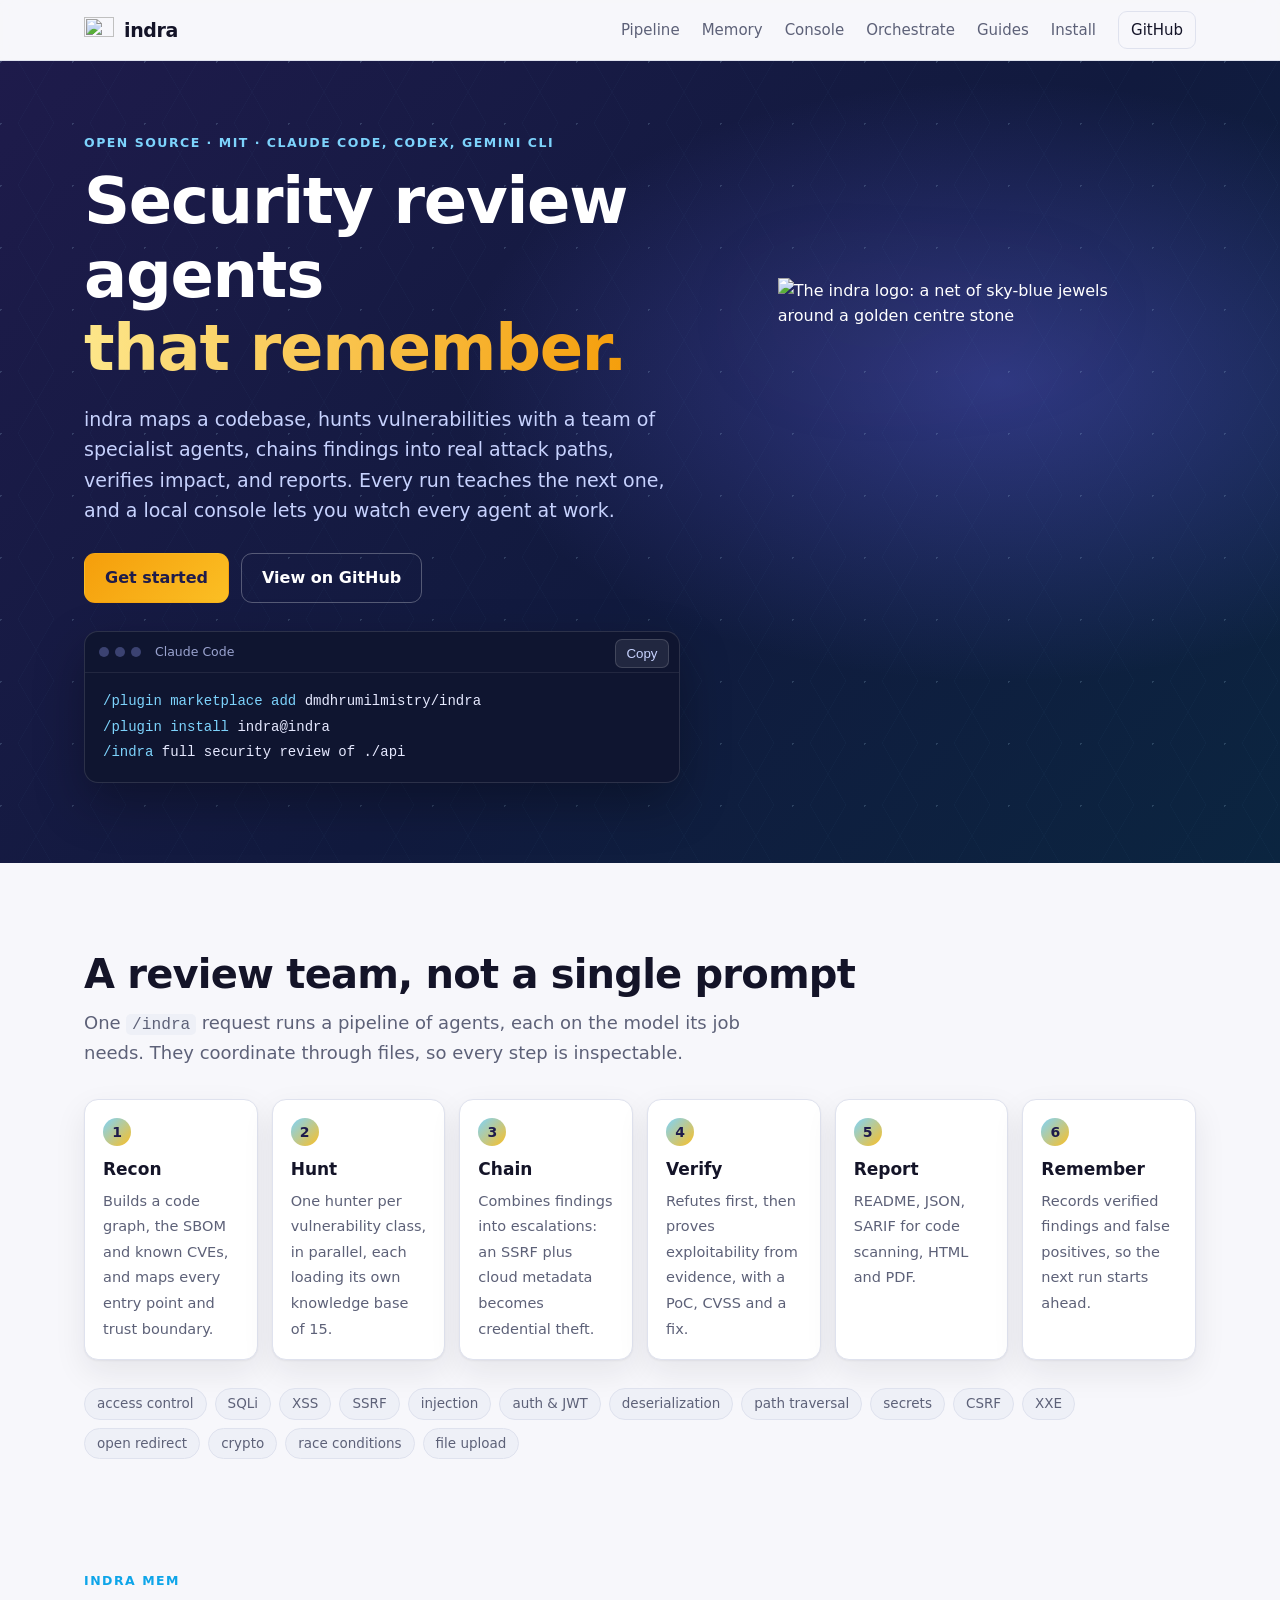
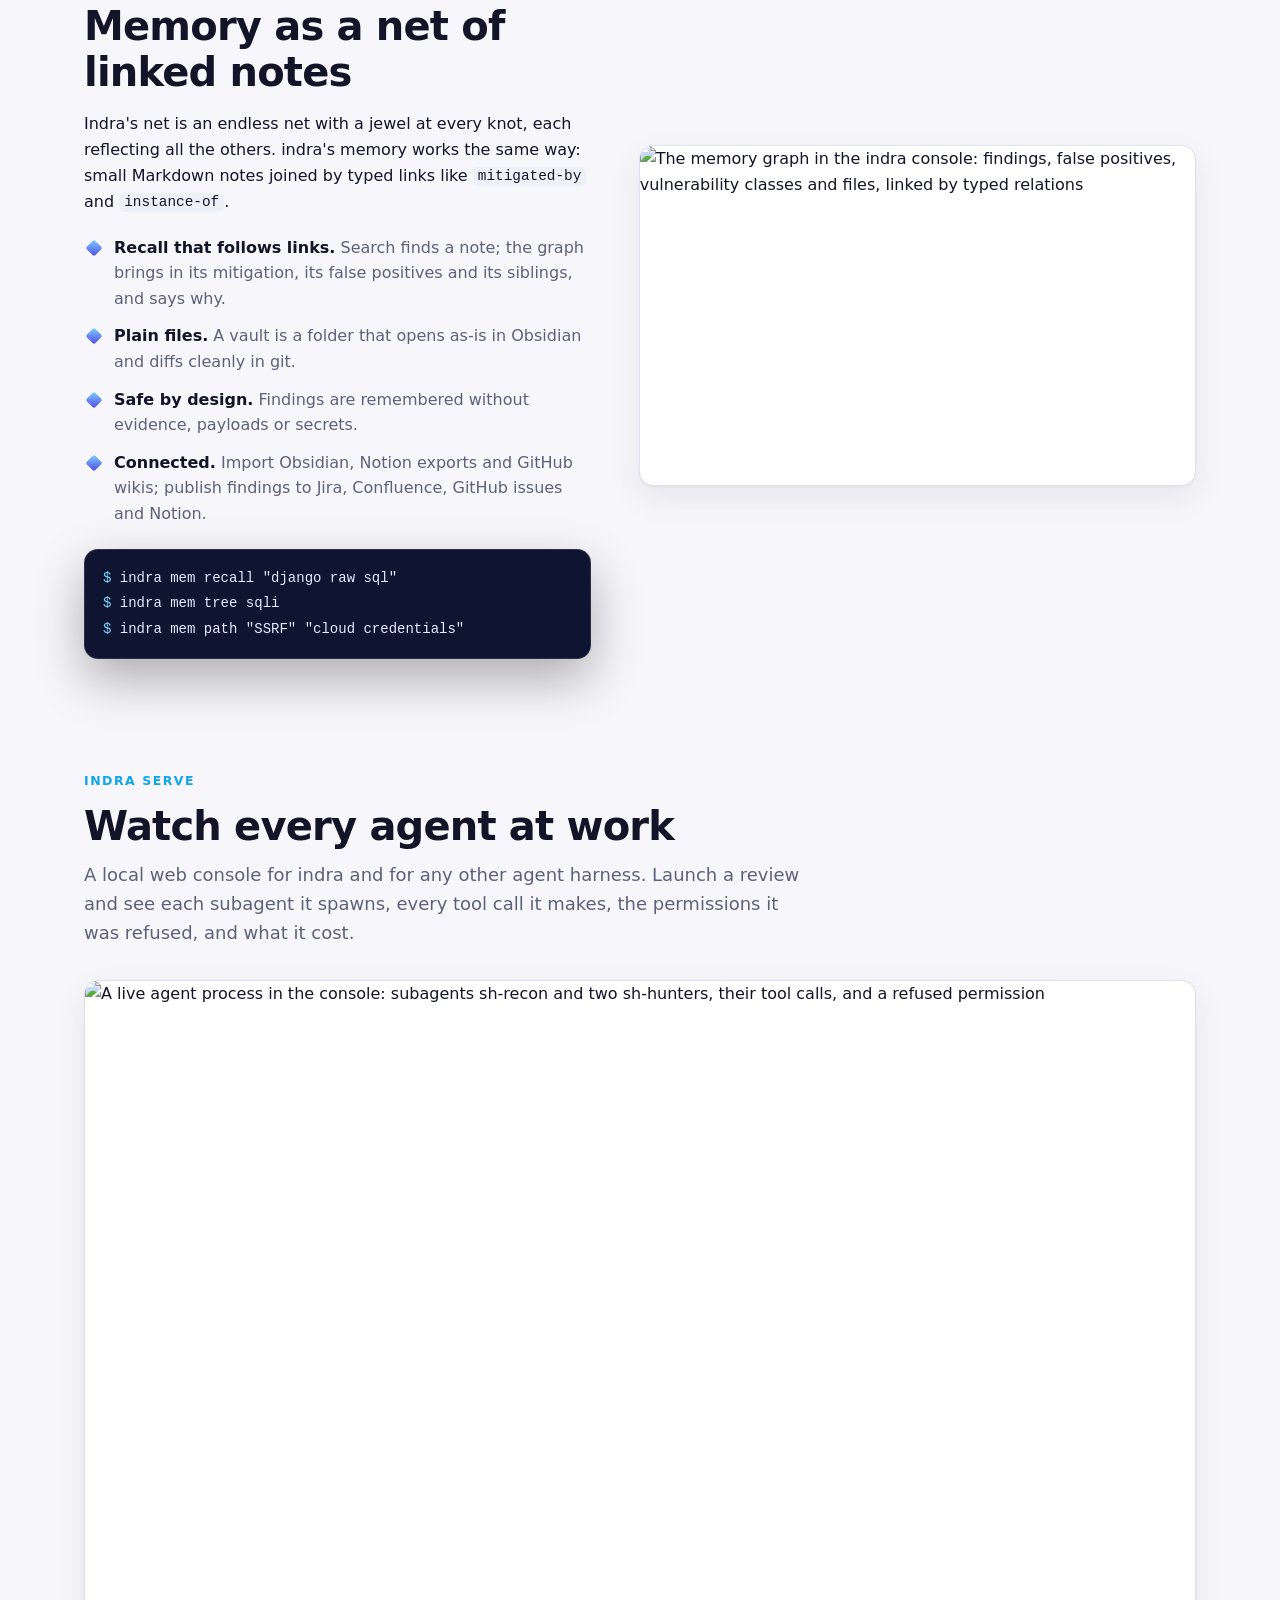
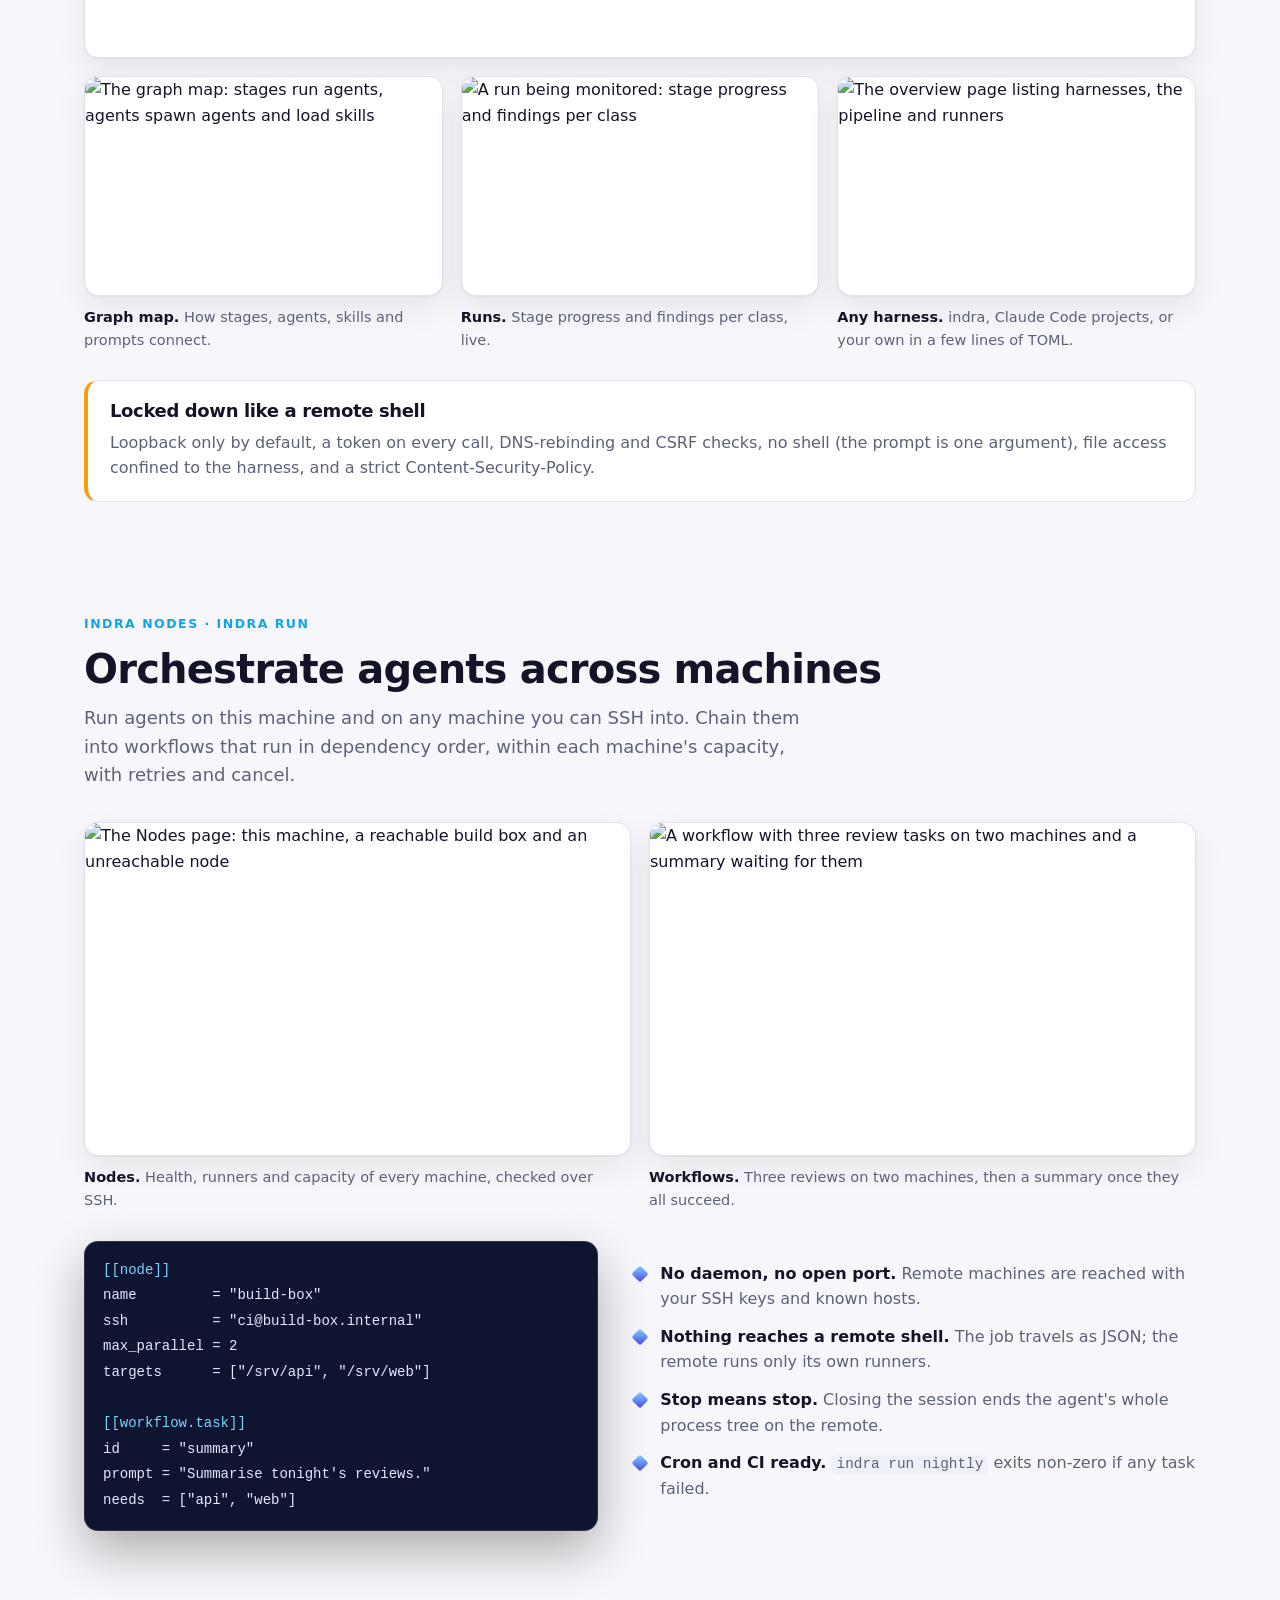
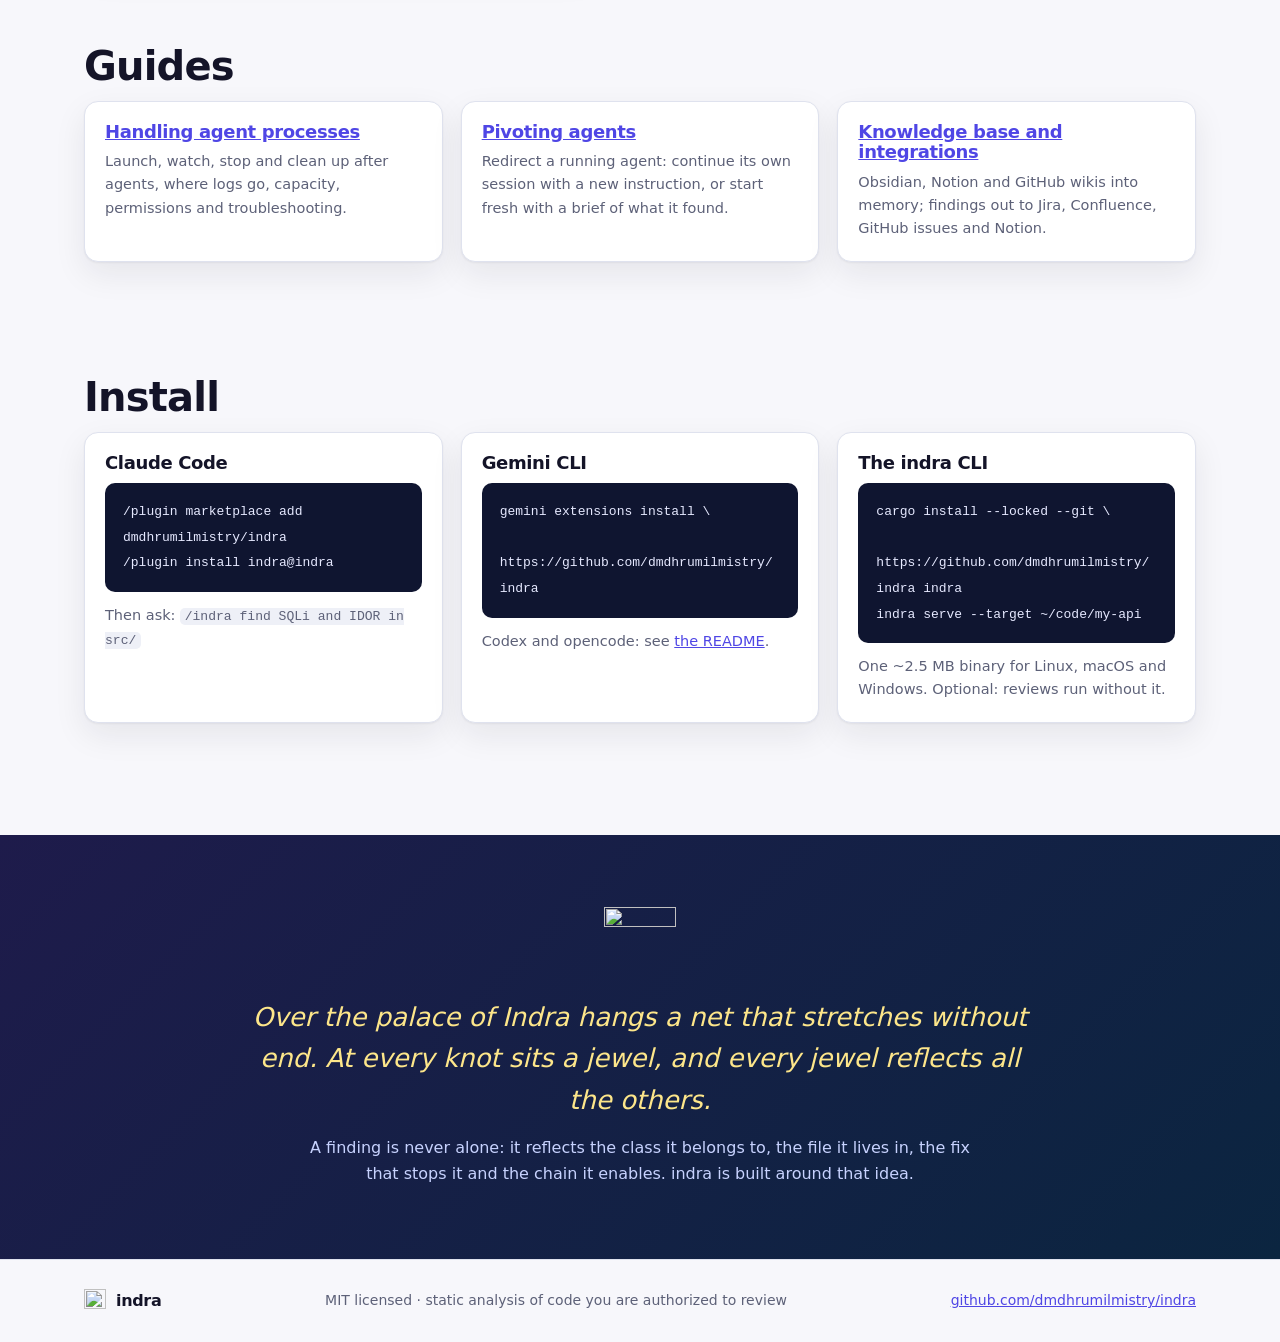
==== site/index.html @ 4eae558a "Add pivoting, knowledge-base import, publishing, and process guides - Pivot: redirect an agent from " ====
<!doctype html>
<html lang="en">
<head>
<meta charset="utf-8">
<meta name="viewport" content="width=device-width, initial-scale=1">
<title>indra - security review agents that remember</title>
<meta name="description" content="indra is a multi-agent application-security review harness for Claude Code and other AI agents, with a graph memory and a web console to run and watch your agents.">
<meta property="og:title" content="indra - security review agents that remember">
<meta property="og:description" content="Multi-agent security review, graph memory, and an agent console. Open source, one small binary.">
<meta property="og:image" content="https://dmdhrumilmistry.github.io/indra/assets/social.png">
<meta property="og:type" content="website">
<meta name="twitter:card" content="summary_large_image">
<link rel="icon" href="assets/icon.svg" type="image/svg+xml">
<link rel="stylesheet" href="style.css">
</head>
<body>
<header class="nav">
  <div class="wrap nav-in">
    <a class="brand" href="#top"><img src="assets/logo.svg" alt="" width="30" height="30"><span>indra</span></a>
    <nav aria-label="Sections">
      <a href="#pipeline">Pipeline</a>
      <a href="#memory">Memory</a>
      <a href="#console">Console</a>
      <a href="#orchestrate">Orchestrate</a>
      <a href="#guides">Guides</a>
      <a href="#install">Install</a>
      <a class="gh" href="https://github.com/dmdhrumilmistry/indra">GitHub</a>
    </nav>
  </div>
</header>

<main id="top">
  <section class="hero">
    <div class="net" aria-hidden="true"></div>
    <div class="wrap hero-in">
      <div class="hero-copy">
        <p class="eyebrow">Open source &middot; MIT &middot; Claude Code, Codex, Gemini CLI</p>
        <h1>Security review agents<br><span>that remember.</span></h1>
        <p class="lede">indra maps a codebase, hunts vulnerabilities with a team of specialist agents, chains
          findings into real attack paths, verifies impact, and reports. Every run teaches the next one, and a
          local console lets you watch every agent at work.</p>
        <div class="cta">
          <a class="btn primary" href="#install">Get started</a>
          <a class="btn" href="https://github.com/dmdhrumilmistry/indra">View on GitHub</a>
        </div>
        <div class="term" role="group" aria-label="Quick start">
          <div class="term-bar"><i></i><i></i><i></i><span>Claude Code</span></div>
          <pre><code><span class="c">/plugin marketplace add</span> dmdhrumilmistry/indra
<span class="c">/plugin install</span> indra@indra
<span class="c">/indra</span> full security review of ./api</code></pre>
          <button class="copy" type="button" data-copy="/plugin marketplace add dmdhrumilmistry/indra
/plugin install indra@indra
/indra full security review of ./api">Copy</button>
        </div>
      </div>
      <div class="hero-art"><img src="assets/logo.svg" alt="The indra logo: a net of sky-blue jewels around a golden centre stone" width="360" height="360"></div>
    </div>
  </section>

  <section class="wrap band" id="pipeline">
    <h2>A review team, not a single prompt</h2>
    <p class="sub">One <code>/indra</code> request runs a pipeline of agents, each on the model its job needs. They coordinate through files, so every step is inspectable.</p>
    <ol class="steps">
      <li><b>Recon</b><span>Builds a code graph, the SBOM and known CVEs, and maps every entry point and trust boundary.</span></li>
      <li><b>Hunt</b><span>One hunter per vulnerability class, in parallel, each loading its own knowledge base of 15.</span></li>
      <li><b>Chain</b><span>Combines findings into escalations: an SSRF plus cloud metadata becomes credential theft.</span></li>
      <li><b>Verify</b><span>Refutes first, then proves exploitability from evidence, with a PoC, CVSS and a fix.</span></li>
      <li><b>Report</b><span>README, JSON, SARIF for code scanning, HTML and PDF.</span></li>
      <li><b>Remember</b><span>Records verified findings and false positives, so the next run starts ahead.</span></li>
    </ol>
    <div class="classes" aria-label="Vulnerability classes">
      <span>access control</span><span>SQLi</span><span>XSS</span><span>SSRF</span><span>injection</span><span>auth &amp; JWT</span><span>deserialization</span><span>path traversal</span><span>secrets</span><span>CSRF</span><span>XXE</span><span>open redirect</span><span>crypto</span><span>race conditions</span><span>file upload</span>
    </div>
  </section>

  <section class="wrap band split" id="memory">
    <div>
      <p class="eyebrow">indra mem</p>
      <h2>Memory as a net of linked notes</h2>
      <p>Indra's net is an endless net with a jewel at every knot, each reflecting all the others. indra's memory works the same way: small Markdown notes joined by typed links like <code>mitigated-by</code> and <code>instance-of</code>.</p>
      <ul class="ticks">
        <li><b>Recall that follows links.</b> Search finds a note; the graph brings in its mitigation, its false positives and its siblings, and says why.</li>
        <li><b>Plain files.</b> A vault is a folder that opens as-is in Obsidian and diffs cleanly in git.</li>
        <li><b>Safe by design.</b> Findings are remembered without evidence, payloads or secrets.</li>
        <li><b>Connected.</b> Import Obsidian, Notion exports and GitHub wikis; publish findings to Jira, Confluence, GitHub issues and Notion.</li>
      </ul>
      <div class="term small">
        <pre><code><span class="c">$</span> indra mem recall "django raw sql"
<span class="c">$</span> indra mem tree sqli
<span class="c">$</span> indra mem path "SSRF" "cloud credentials"</code></pre>
      </div>
    </div>
    <figure class="shot"><img src="assets/screenshots/memory.png" alt="The memory graph in the indra console: findings, false positives, vulnerability classes and files, linked by typed relations" loading="lazy" width="1280" height="780"></figure>
  </section>

  <section class="wrap band" id="console">
    <p class="eyebrow">indra serve</p>
    <h2>Watch every agent at work</h2>
    <p class="sub">A local web console for indra and for any other agent harness. Launch a review and see each subagent it spawns, every tool call it makes, the permissions it was refused, and what it cost.</p>
    <figure class="shot wide"><img src="assets/screenshots/live-agents.png" alt="A live agent process in the console: subagents sh-recon and two sh-hunters, their tool calls, and a refused permission" width="1280" height="780"></figure>
    <div class="grid3">
      <figure class="shot"><img src="assets/screenshots/graph-map.png" alt="The graph map: stages run agents, agents spawn agents and load skills" loading="lazy" width="1280" height="780"><figcaption><b>Graph map.</b> How stages, agents, skills and prompts connect.</figcaption></figure>
      <figure class="shot"><img src="assets/screenshots/run.png" alt="A run being monitored: stage progress and findings per class" loading="lazy" width="1280" height="780"><figcaption><b>Runs.</b> Stage progress and findings per class, live.</figcaption></figure>
      <figure class="shot"><img src="assets/screenshots/overview.png" alt="The overview page listing harnesses, the pipeline and runners" loading="lazy" width="1280" height="780"><figcaption><b>Any harness.</b> indra, Claude Code projects, or your own in a few lines of TOML.</figcaption></figure>
    </div>
    <div class="secure">
      <h3>Locked down like a remote shell</h3>
      <p>Loopback only by default, a token on every call, DNS-rebinding and CSRF checks, no shell (the prompt is one argument), file access confined to the harness, and a strict Content-Security-Policy.</p>
    </div>
  </section>

  <section class="wrap band" id="orchestrate">
    <p class="eyebrow">indra nodes &middot; indra run</p>
    <h2>Orchestrate agents across machines</h2>
    <p class="sub">Run agents on this machine and on any machine you can SSH into. Chain them into workflows that run in dependency order, within each machine's capacity, with retries and cancel.</p>
    <div class="grid2">
      <figure class="shot"><img src="assets/screenshots/nodes.png" alt="The Nodes page: this machine, a reachable build box and an unreachable node" loading="lazy" width="1280" height="780"><figcaption><b>Nodes.</b> Health, runners and capacity of every machine, checked over SSH.</figcaption></figure>
      <figure class="shot"><img src="assets/screenshots/workflow.png" alt="A workflow with three review tasks on two machines and a summary waiting for them" loading="lazy" width="1280" height="780"><figcaption><b>Workflows.</b> Three reviews on two machines, then a summary once they all succeed.</figcaption></figure>
    </div>
    <div class="split tight">
      <div class="term small"><pre><code><span class="c">[[node]]</span>
name         = "build-box"
ssh          = "ci@build-box.internal"
max_parallel = 2
targets      = ["/srv/api", "/srv/web"]

<span class="c">[[workflow.task]]</span>
id     = "summary"
prompt = "Summarise tonight's reviews."
needs  = ["api", "web"]</code></pre></div>
      <ul class="ticks">
        <li><b>No daemon, no open port.</b> Remote machines are reached with your SSH keys and known hosts.</li>
        <li><b>Nothing reaches a remote shell.</b> The job travels as JSON; the remote runs only its own runners.</li>
        <li><b>Stop means stop.</b> Closing the session ends the agent's whole process tree on the remote.</li>
        <li><b>Cron and CI ready.</b> <code>indra run nightly</code> exits non-zero if any task failed.</li>
      </ul>
    </div>
  </section>

  <section class="wrap band" id="guides">
    <h2>Guides</h2>
    <div class="cards">
      <div class="card"><h3><a href="https://github.com/dmdhrumilmistry/indra/blob/main/docs/guides/processes.md">Handling agent processes</a></h3><p>Launch, watch, stop and clean up after agents, where logs go, capacity, permissions and troubleshooting.</p></div>
      <div class="card"><h3><a href="https://github.com/dmdhrumilmistry/indra/blob/main/docs/guides/pivoting.md">Pivoting agents</a></h3><p>Redirect a running agent: continue its own session with a new instruction, or start fresh with a brief of what it found.</p></div>
      <div class="card"><h3><a href="https://github.com/dmdhrumilmistry/indra/blob/main/docs/guides/knowledge-base.md">Knowledge base and integrations</a></h3><p>Obsidian, Notion and GitHub wikis into memory; findings out to Jira, Confluence, GitHub issues and Notion.</p></div>
    </div>
  </section>

  <section class="wrap band" id="install">
    <h2>Install</h2>
    <div class="cards">
      <div class="card">
        <h3>Claude Code</h3>
        <pre><code>/plugin marketplace add dmdhrumilmistry/indra
/plugin install indra@indra</code></pre>
        <p>Then ask: <code>/indra find SQLi and IDOR in src/</code></p>
      </div>
      <div class="card">
        <h3>Gemini CLI</h3>
        <pre><code>gemini extensions install \
  https://github.com/dmdhrumilmistry/indra</code></pre>
        <p>Codex and opencode: see <a href="https://github.com/dmdhrumilmistry/indra#install">the README</a>.</p>
      </div>
      <div class="card">
        <h3>The indra CLI</h3>
        <pre><code>cargo install --locked --git \
  https://github.com/dmdhrumilmistry/indra indra
indra serve --target ~/code/my-api</code></pre>
        <p>One ~2.5 MB binary for Linux, macOS and Windows. Optional: reviews run without it.</p>
      </div>
    </div>
  </section>

  <section class="myth">
    <div class="wrap">
      <img src="assets/logo.svg" alt="" width="72" height="72">
      <blockquote>Over the palace of Indra hangs a net that stretches without end. At every knot sits a jewel, and every jewel reflects all the others.</blockquote>
      <p>A finding is never alone: it reflects the class it belongs to, the file it lives in, the fix that stops it and the chain it enables. indra is built around that idea.</p>
    </div>
  </section>
</main>

<footer class="foot">
  <div class="wrap foot-in">
    <span class="brand"><img src="assets/logo.svg" alt="" width="22" height="22"><span>indra</span></span>
    <span>MIT licensed &middot; static analysis of code you are authorized to review</span>
    <a href="https://github.com/dmdhrumilmistry/indra">github.com/dmdhrumilmistry/indra</a>
  </div>
</footer>
<script src="main.js"></script>
</body>
</html>
---- site/style.css ----
:root {
  --bg: #f7f7fb; --panel: #ffffff; --sunk: #eef0f7; --fg: #141428; --muted: #5d6178; --line: #dfe2ee;
  --accent: #4f46e5; --accent-2: #0ea5e9; --gold: #f59e0b; --accent-fg: #ffffff;
  --hero-1: #1e1b4b; --hero-2: #0b2540; --code-bg: #0f1530; --code-fg: #e6e9ff;
  --shadow: 0 1px 2px rgba(20, 20, 40, .05), 0 12px 32px rgba(20, 20, 40, .08);
  --mono: ui-monospace, SFMono-Regular, Menlo, Consolas, monospace;
}
@media (prefers-color-scheme: dark) {
  :root {
    --bg: #0c0e1a; --panel: #141729; --sunk: #1b1f36; --fg: #eceefa; --muted: #a0a5c0; --line: #272b46;
    --accent: #818cf8; --accent-2: #38bdf8; --accent-fg: #0c0e1a; --code-bg: #0a0d1f;
    --shadow: 0 1px 2px rgba(0, 0, 0, .4), 0 12px 32px rgba(0, 0, 0, .35);
  }
}
* { box-sizing: border-box; }
html { scroll-behavior: smooth; scroll-padding-top: 72px; }
@media (prefers-reduced-motion: reduce) { html { scroll-behavior: auto; } }
body { margin: 0; background: var(--bg); color: var(--fg); font: 16px/1.6 ui-sans-serif, system-ui, -apple-system, "Segoe UI", Roboto, Helvetica, Arial, sans-serif; }
a { color: var(--accent); }
code { font-family: var(--mono); font-size: .9em; background: var(--sunk); padding: .1em .35em; border-radius: 5px; }
img { max-width: 100%; height: auto; }
.wrap { max-width: 1160px; margin: 0 auto; padding: 0 24px; }
h1, h2, h3 { line-height: 1.15; letter-spacing: -.02em; }
h2 { font-size: clamp(28px, 4vw, 40px); margin: 0 0 12px; }
h3 { font-size: 18px; margin: 0 0 8px; }
.sub { color: var(--muted); font-size: 18px; max-width: 720px; margin: 0 0 32px; }
.eyebrow { text-transform: uppercase; letter-spacing: .12em; font-size: 12.5px; font-weight: 700; color: var(--accent-2); margin: 0 0 12px; }

/* nav */
.nav { position: sticky; top: 0; z-index: 10; background: color-mix(in srgb, var(--bg) 82%, transparent); backdrop-filter: blur(10px); border-bottom: 1px solid var(--line); }
.nav-in { display: flex; align-items: center; justify-content: space-between; height: 60px; gap: 16px; }
.brand { display: inline-flex; align-items: center; gap: 10px; font-weight: 800; font-size: 19px; color: var(--fg); text-decoration: none; letter-spacing: -.02em; }
.nav nav { display: flex; gap: 22px; align-items: center; }
.nav nav a { color: var(--muted); text-decoration: none; font-size: 15px; }
.nav nav a:hover { color: var(--fg); }
.nav nav a.gh { color: var(--fg); border: 1px solid var(--line); padding: 6px 12px; border-radius: 9px; }

/* hero */
.hero { position: relative; overflow: hidden; color: #fff; background: radial-gradient(900px 500px at 78% 40%, rgba(99, 102, 241, .38), transparent 60%), linear-gradient(135deg, var(--hero-1), #111a3e 55%, var(--hero-2)); }
.net { position: absolute; inset: 0; opacity: .5;
  background-image:
    radial-gradient(circle at 0 0, rgba(186, 230, 253, .35) 1.6px, transparent 2px),
    linear-gradient(60deg, transparent 49.4%, rgba(125, 211, 252, .08) 50%, transparent 50.6%),
    linear-gradient(-60deg, transparent 49.4%, rgba(125, 211, 252, .08) 50%, transparent 50.6%);
  background-size: 72px 62px; }
.hero-in { position: relative; display: grid; grid-template-columns: minmax(0, 1.25fr) minmax(0, 1fr); gap: 40px; align-items: center; padding-top: 72px; padding-bottom: 80px; }
.hero h1 { font-size: clamp(38px, 6vw, 64px); margin: 0 0 18px; }
.hero h1 span { background: linear-gradient(90deg, #fde68a, #f59e0b); -webkit-background-clip: text; background-clip: text; color: transparent; }
.hero .eyebrow { color: #7dd3fc; }
.lede { font-size: 19px; color: #c7d2fe; max-width: 620px; margin: 0 0 28px; }
.hero-art { display: flex; justify-content: center; }
.hero-art img { width: min(360px, 80%); filter: drop-shadow(0 20px 60px rgba(245, 158, 11, .25)); }
.cta { display: flex; gap: 12px; flex-wrap: wrap; margin-bottom: 28px; }
.btn { display: inline-flex; align-items: center; padding: 11px 20px; border-radius: 11px; font-weight: 650; text-decoration: none; color: #fff; border: 1px solid rgba(255, 255, 255, .28); }
.btn:hover { background: rgba(255, 255, 255, .08); }
.btn.primary { background: linear-gradient(135deg, #f59e0b, #fbbf24); color: #1e1b4b; border-color: transparent; }
.btn.primary:hover { filter: brightness(1.06); }

/* terminal */
.term { position: relative; background: var(--code-bg); border: 1px solid rgba(255, 255, 255, .12); border-radius: 14px; max-width: 620px; box-shadow: 0 20px 50px rgba(0, 0, 0, .3); }
.term-bar { display: flex; align-items: center; gap: 6px; padding: 10px 14px; border-bottom: 1px solid rgba(255, 255, 255, .08); font-size: 12.5px; color: #9aa3cf; }
.term-bar i { width: 10px; height: 10px; border-radius: 50%; background: #3b4271; }
.term-bar span { margin-left: 8px; }
.term pre { padding-right: 64px; }
.term pre, .card pre { margin: 0; padding: 16px 18px; overflow-x: auto; white-space: pre-wrap; overflow-wrap: anywhere; }
.term code, .card pre code { background: none; padding: 0; color: var(--code-fg); font-size: 14px; line-height: 1.7; }
.card pre code { font-size: 13px; }
.term .c { color: #7dd3fc; }
.term.small { margin-top: 22px; }
.copy { position: absolute; top: 7px; right: 10px; font: 600 12px/1 inherit; color: #c7d2fe; background: rgba(255, 255, 255, .08); border: 1px solid rgba(255, 255, 255, .15); border-radius: 7px; padding: 6px 10px; cursor: pointer; }
.copy:hover { background: rgba(255, 255, 255, .16); }

/* sections */
.band { padding: 88px 24px 24px; }
.steps { list-style: none; counter-reset: s; padding: 0; margin: 0 0 28px; display: grid; grid-template-columns: repeat(auto-fit, minmax(170px, 1fr)); gap: 14px; }
.steps li { counter-increment: s; background: var(--panel); border: 1px solid var(--line); border-radius: 14px; padding: 18px; box-shadow: var(--shadow); }
.steps li::before { content: counter(s); display: inline-grid; place-items: center; width: 28px; height: 28px; border-radius: 50%; margin-bottom: 10px; font-weight: 800; font-size: 14px; color: #1e1b4b; background: linear-gradient(135deg, #7dd3fc, #fbbf24); }
.steps b { display: block; font-size: 17px; margin-bottom: 4px; }
.steps span { color: var(--muted); font-size: 14.5px; }
.classes { display: flex; flex-wrap: wrap; gap: 8px; }
.classes span { background: var(--sunk); border: 1px solid var(--line); border-radius: 999px; padding: 4px 12px; font-size: 13.5px; color: var(--muted); }
.split { display: grid; grid-template-columns: minmax(0, 1fr) minmax(0, 1.1fr); gap: 48px; align-items: center; }
.ticks { list-style: none; padding: 0; margin: 20px 0 0; display: grid; gap: 12px; }
.ticks li { padding-left: 30px; position: relative; color: var(--muted); }
.ticks li b { color: var(--fg); }
.ticks li::before { content: ""; position: absolute; left: 4px; top: 7px; width: 12px; height: 12px; transform: rotate(45deg); border-radius: 2px; background: linear-gradient(135deg, #7dd3fc, #4f46e5); }
.shot { margin: 0; }
.shot img { display: block; border-radius: 14px; border: 1px solid var(--line); box-shadow: var(--shadow); background: var(--panel); }
.shot.wide { margin-bottom: 18px; }
.shot figcaption { color: var(--muted); font-size: 14.5px; margin-top: 10px; }
.shot figcaption b { color: var(--fg); }
.grid3 { display: grid; grid-template-columns: repeat(3, minmax(0, 1fr)); gap: 18px; }
.grid2 { display: grid; grid-template-columns: repeat(2, minmax(0, 1fr)); gap: 18px; margin-bottom: 28px; }
.split.tight { gap: 32px; align-items: start; }
.split.tight .term { margin-top: 0; max-width: none; }
.secure { margin-top: 28px; border-radius: 14px; padding: 20px 22px; background: var(--panel); border: 1px solid var(--line); border-left: 4px solid var(--gold); }
.secure p { margin: 0; color: var(--muted); }
.cards { display: grid; grid-template-columns: repeat(3, minmax(0, 1fr)); gap: 18px; }
.card { background: var(--panel); border: 1px solid var(--line); border-radius: 14px; padding: 20px; box-shadow: var(--shadow); min-width: 0; }
.card pre { background: var(--code-bg); border-radius: 10px; margin: 10px 0 12px; }
.card p { margin: 0; color: var(--muted); font-size: 14.5px; }
.myth { margin-top: 88px; padding: 72px 0; text-align: center; color: #fff; background: linear-gradient(135deg, var(--hero-1), var(--hero-2)); }
.myth blockquote { font-size: clamp(20px, 2.6vw, 26px); max-width: 800px; margin: 18px auto 14px; font-style: italic; color: #fde68a; }
.myth p { max-width: 680px; margin: 0 auto; color: #c7d2fe; }
.foot { padding: 28px 0; border-top: 1px solid var(--line); color: var(--muted); font-size: 14px; }
.foot-in { display: flex; gap: 16px; justify-content: space-between; align-items: center; flex-wrap: wrap; }
.foot .brand { font-size: 16px; }

@media (max-width: 900px) {
  .hero-in, .split { grid-template-columns: minmax(0, 1fr); }
  .hero-art { display: none; }
  .grid3, .grid2, .cards { grid-template-columns: minmax(0, 1fr); }
  .nav nav a:not(.gh) { display: none; }
}
@media (max-width: 520px) {
  .wrap { padding: 0 16px; }
  .band { padding: 64px 16px 16px; }
  .hero-in { padding-top: 48px; padding-bottom: 56px; }
  .lede { font-size: 17px; }
}
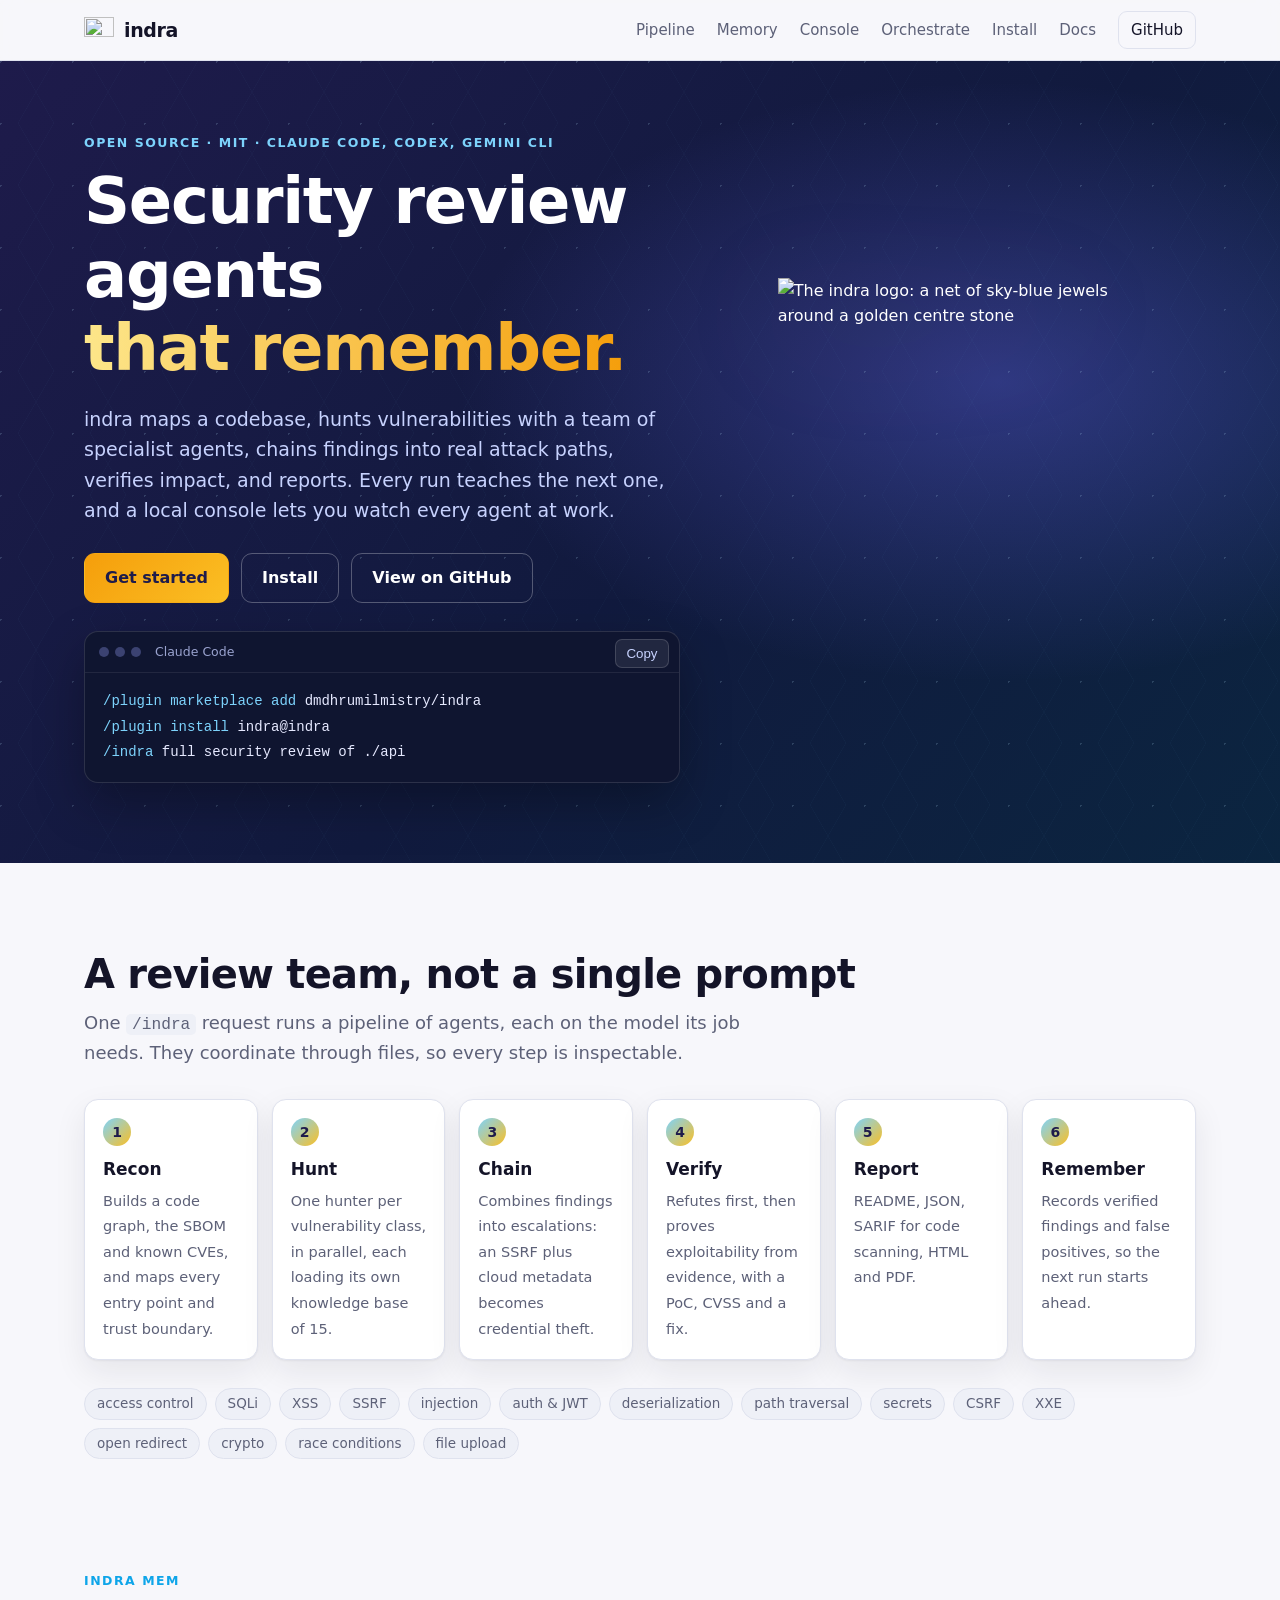
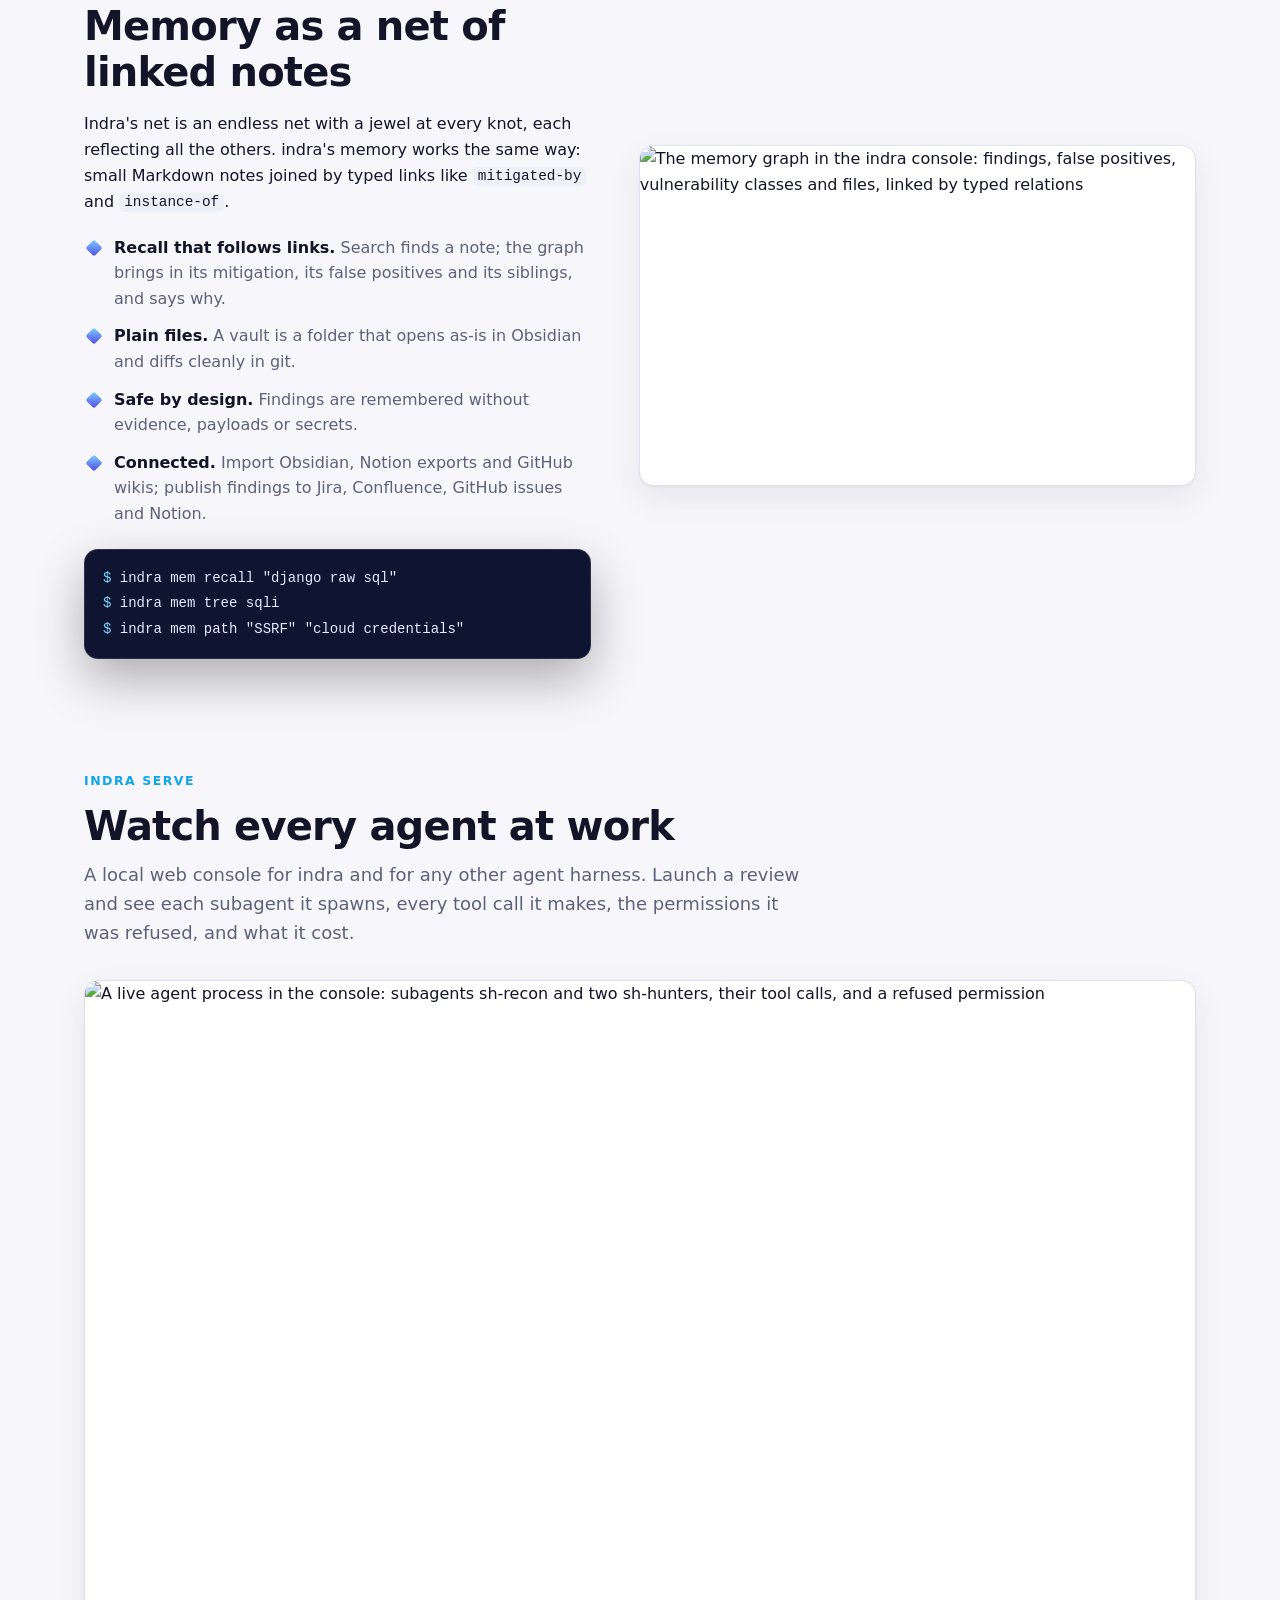
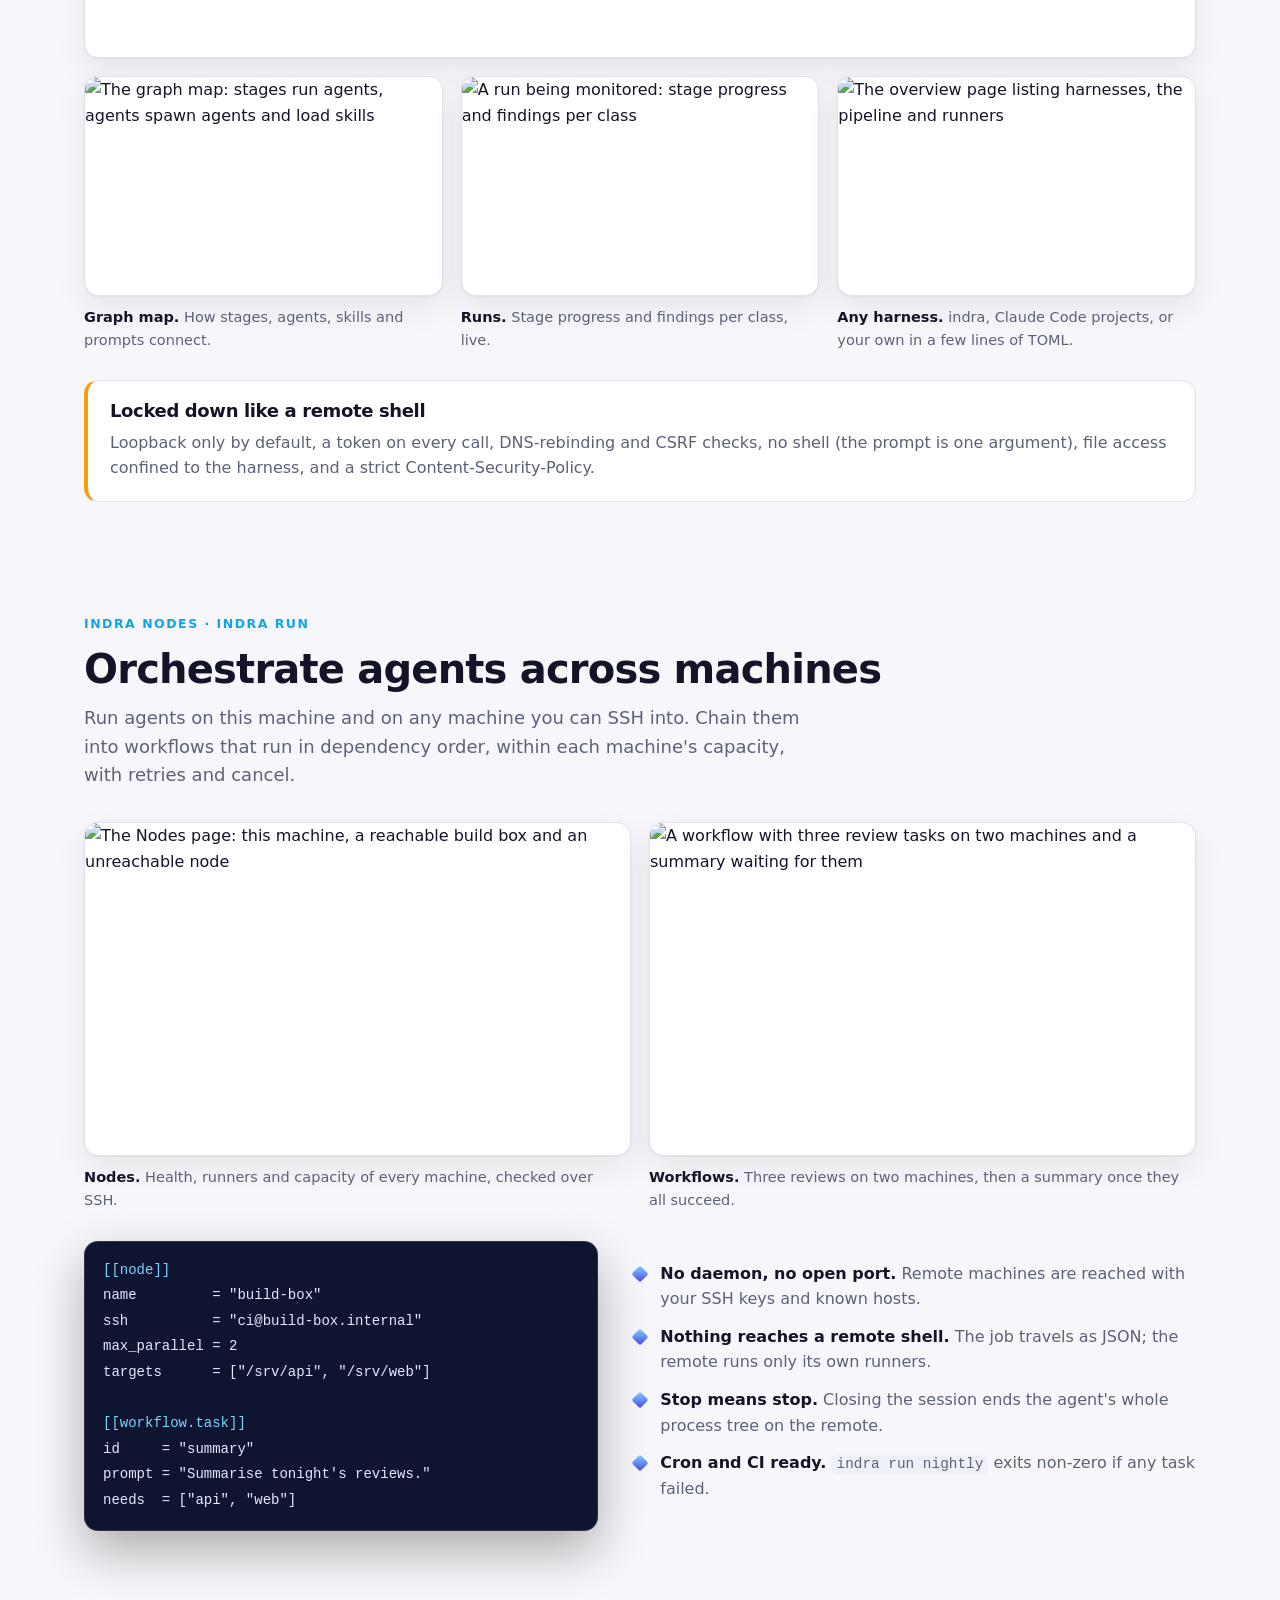
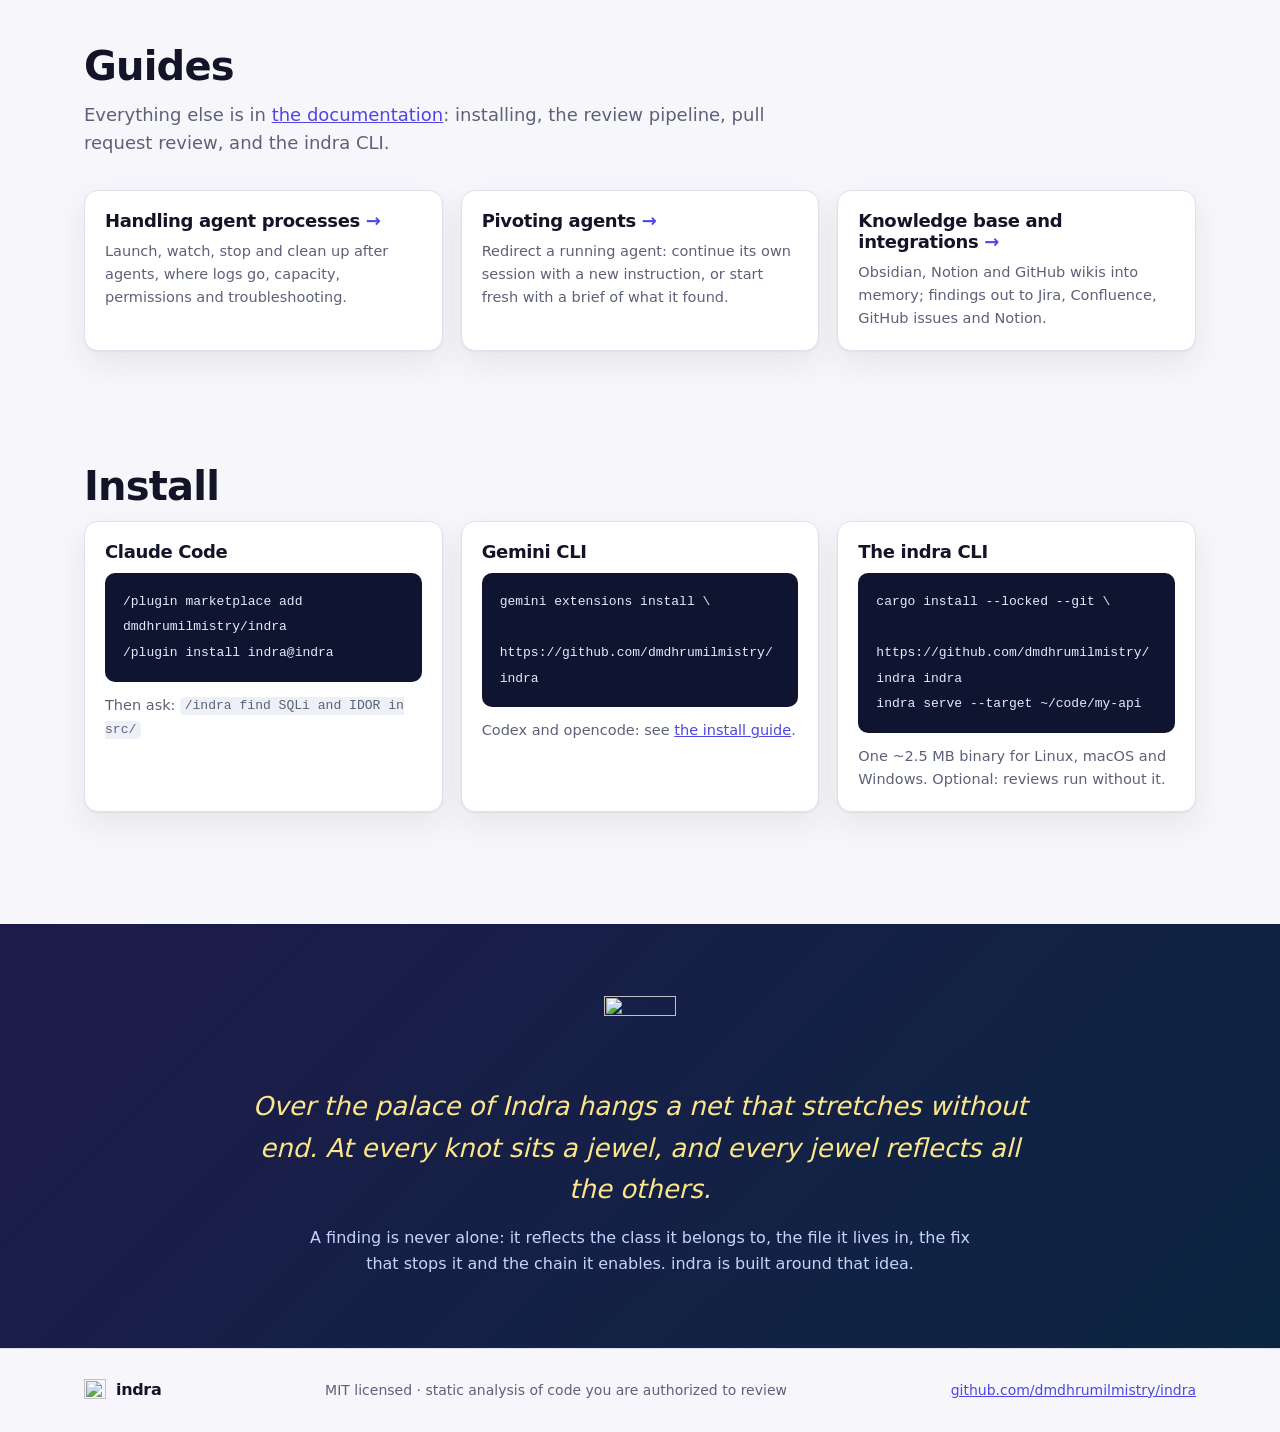
==== commit 9f379d2c: "Host the documentation on the website, in the site's theme The site linked to Markdown on GitHub for" ====
--- a/site/index.html
+++ b/site/index.html
@@ -22,8 +22,8 @@
       <a href="#memory">Memory</a>
       <a href="#console">Console</a>
       <a href="#orchestrate">Orchestrate</a>
-      <a href="#guides">Guides</a>
       <a href="#install">Install</a>
+      <a class="keep" href="docs/index.html">Docs</a>
       <a class="gh" href="https://github.com/dmdhrumilmistry/indra">GitHub</a>
     </nav>
   </div>
@@ -40,7 +40,8 @@
           findings into real attack paths, verifies impact, and reports. Every run teaches the next one, and a
           local console lets you watch every agent at work.</p>
         <div class="cta">
-          <a class="btn primary" href="#install">Get started</a>
+          <a class="btn primary" href="docs/index.html">Get started</a>
+          <a class="btn" href="#install">Install</a>
           <a class="btn" href="https://github.com/dmdhrumilmistry/indra">View on GitHub</a>
         </div>
         <div class="term" role="group" aria-label="Quick start">
@@ -139,10 +140,11 @@
 
   <section class="wrap band" id="guides">
     <h2>Guides</h2>
+    <p class="sub">Everything else is in <a href="docs/index.html">the documentation</a>: installing, the review pipeline, pull request review, and the indra CLI.</p>
     <div class="cards">
-      <div class="card"><h3><a href="https://github.com/dmdhrumilmistry/indra/blob/main/docs/guides/processes.md">Handling agent processes</a></h3><p>Launch, watch, stop and clean up after agents, where logs go, capacity, permissions and troubleshooting.</p></div>
-      <div class="card"><h3><a href="https://github.com/dmdhrumilmistry/indra/blob/main/docs/guides/pivoting.md">Pivoting agents</a></h3><p>Redirect a running agent: continue its own session with a new instruction, or start fresh with a brief of what it found.</p></div>
-      <div class="card"><h3><a href="https://github.com/dmdhrumilmistry/indra/blob/main/docs/guides/knowledge-base.md">Knowledge base and integrations</a></h3><p>Obsidian, Notion and GitHub wikis into memory; findings out to Jira, Confluence, GitHub issues and Notion.</p></div>
+      <div class="card"><h3><a href="docs/processes.html">Handling agent processes</a></h3><p>Launch, watch, stop and clean up after agents, where logs go, capacity, permissions and troubleshooting.</p></div>
+      <div class="card"><h3><a href="docs/pivoting.html">Pivoting agents</a></h3><p>Redirect a running agent: continue its own session with a new instruction, or start fresh with a brief of what it found.</p></div>
+      <div class="card"><h3><a href="docs/knowledge-base.html">Knowledge base and integrations</a></h3><p>Obsidian, Notion and GitHub wikis into memory; findings out to Jira, Confluence, GitHub issues and Notion.</p></div>
     </div>
   </section>
 
@@ -159,7 +161,7 @@
         <h3>Gemini CLI</h3>
         <pre><code>gemini extensions install \
   https://github.com/dmdhrumilmistry/indra</code></pre>
-        <p>Codex and opencode: see <a href="https://github.com/dmdhrumilmistry/indra#install">the README</a>.</p>
+        <p>Codex and opencode: see <a href="docs/index.html#install">the install guide</a>.</p>
       </div>
       <div class="card">
         <h3>The indra CLI</h3>
--- a/site/style.css
+++ b/site/style.css
@@ -99,6 +99,9 @@
 .card { background: var(--panel); border: 1px solid var(--line); border-radius: 14px; padding: 20px; box-shadow: var(--shadow); min-width: 0; }
 .card pre { background: var(--code-bg); border-radius: 10px; margin: 10px 0 12px; }
 .card p { margin: 0; color: var(--muted); font-size: 14.5px; }
+.card h3 a { color: var(--fg); text-decoration: none; }
+.card h3 a::after { content: " \2192"; color: var(--accent); }
+.card h3 a:hover { color: var(--accent); }
 .myth { margin-top: 88px; padding: 72px 0; text-align: center; color: #fff; background: linear-gradient(135deg, var(--hero-1), var(--hero-2)); }
 .myth blockquote { font-size: clamp(20px, 2.6vw, 26px); max-width: 800px; margin: 18px auto 14px; font-style: italic; color: #fde68a; }
 .myth p { max-width: 680px; margin: 0 auto; color: #c7d2fe; }
@@ -118,3 +121,68 @@
   .hero-in { padding-top: 48px; padding-bottom: 56px; }
   .lede { font-size: 17px; }
 }
+
+/* docs */
+.nav nav a[aria-current="page"] { color: var(--fg); font-weight: 650; }
+.docs { display: grid; grid-template-columns: 220px minmax(0, 1fr) 210px; gap: 44px; padding-top: 36px; padding-bottom: 72px; }
+.side, .toc { position: sticky; top: 84px; align-self: start; max-height: calc(100vh - 100px); overflow-y: auto; font-size: 14.5px; }
+.side summary { display: none; }
+.side p, .toc p { text-transform: uppercase; letter-spacing: .1em; font-size: 11.5px; font-weight: 700; color: var(--muted); margin: 18px 0 6px; }
+.side p:first-child, .toc p:first-child { margin-top: 0; }
+.side ul, .toc ul { list-style: none; margin: 0; padding: 0; }
+.side a, .toc a { display: block; padding: 5px 10px; border-radius: 8px; color: var(--muted); text-decoration: none; line-height: 1.35; }
+.side a:hover, .toc a:hover { color: var(--fg); background: var(--sunk); }
+.side a[aria-current="page"] { color: var(--accent); background: color-mix(in srgb, var(--accent) 12%, transparent); font-weight: 650; }
+.toc { border-left: 1px solid var(--line); padding-left: 10px; font-size: 13.5px; }
+.toc li.l3 a { padding-left: 22px; }
+.doc { min-width: 0; }
+.doc > h1 { font-size: clamp(32px, 4.4vw, 44px); margin: 0 0 10px; }
+.doc > .sub { margin-bottom: 28px; }
+.doc h2 { font-size: 27px; margin: 48px 0 14px; padding-top: 22px; border-top: 1px solid var(--line); }
+.doc h3 { font-size: 20px; margin: 32px 0 10px; }
+.doc h4 { font-size: 16.5px; margin: 24px 0 8px; }
+.doc h2, .doc h3, .doc h4 { scroll-margin-top: 80px; }
+.doc p, .doc li { overflow-wrap: break-word; }
+.doc ul, .doc ol { padding-left: 24px; }
+.doc li { margin: 4px 0; }
+.doc pre { background: var(--code-bg); border: 1px solid rgba(255, 255, 255, .08); border-radius: 12px; padding: 14px 16px; overflow-x: auto; margin: 16px 0; }
+.doc .codeblock { position: relative; margin: 16px 0; }
+.doc .codeblock pre { margin: 0; padding-top: 44px; }
+.doc .codeblock .copy { top: 8px; right: 8px; }
+.doc pre code { background: none; padding: 0; color: var(--code-fg); font-size: 13.5px; line-height: 1.65; }
+.doc .table { overflow-x: auto; margin: 16px 0; border: 1px solid var(--line); border-radius: 12px; background: var(--panel); }
+.doc table { border-collapse: collapse; width: 100%; font-size: 14.5px; }
+.doc th, .doc td { padding: 9px 12px; text-align: left; vertical-align: top; border-bottom: 1px solid var(--line); }
+.doc tr:last-child td { border-bottom: 0; }
+.doc th { background: var(--sunk); font-size: 13.5px; }
+.doc td code { white-space: nowrap; }
+.doc blockquote { margin: 18px 0; padding: 12px 18px; border-radius: 10px; background: var(--panel); border: 1px solid var(--line); border-left: 4px solid var(--gold); color: var(--muted); }
+.doc blockquote p { margin: 0; }
+.doc img { border-radius: 12px; border: 1px solid var(--line); box-shadow: var(--shadow); }
+.doc hr { border: 0; border-top: 1px solid var(--line); margin: 32px 0; }
+.doc table img { border: 0; box-shadow: none; }
+.pager { display: grid; grid-template-columns: 1fr 1fr; gap: 16px; margin-top: 56px; }
+.pager a { display: block; padding: 14px 18px; border: 1px solid var(--line); border-radius: 12px; background: var(--panel); text-decoration: none; font-weight: 650; }
+.pager a:hover { border-color: var(--accent); }
+.pager a span { display: block; font-size: 12.5px; font-weight: 500; color: var(--muted); }
+.pager .next { text-align: right; grid-column: 2; }
+.edit { margin-top: 20px; font-size: 13.5px; color: var(--muted); }
+
+@media (max-width: 1180px) {
+  .docs { grid-template-columns: 210px minmax(0, 1fr); }
+  .toc { display: none; }
+}
+@media (max-width: 900px) {
+  .nav nav a.keep { display: inline; }
+}
+@media (max-width: 820px) {
+  .docs { grid-template-columns: minmax(0, 1fr); gap: 24px; padding-top: 20px; }
+  .side { position: static; max-height: none; padding: 12px 14px; border: 1px solid var(--line); border-radius: 12px; background: var(--panel); }
+  .side summary { display: flex; gap: 10px; align-items: baseline; cursor: pointer; font-weight: 700; }
+  .side summary span { color: var(--muted); font-weight: 500; font-size: 14px; }
+  .side[open] summary { margin-bottom: 12px; }
+  .side ul { display: flex; flex-wrap: wrap; gap: 4px; }
+  .side a { padding: 4px 10px; background: var(--sunk); }
+  .pager { grid-template-columns: minmax(0, 1fr); }
+  .pager .next { grid-column: 1; }
+}
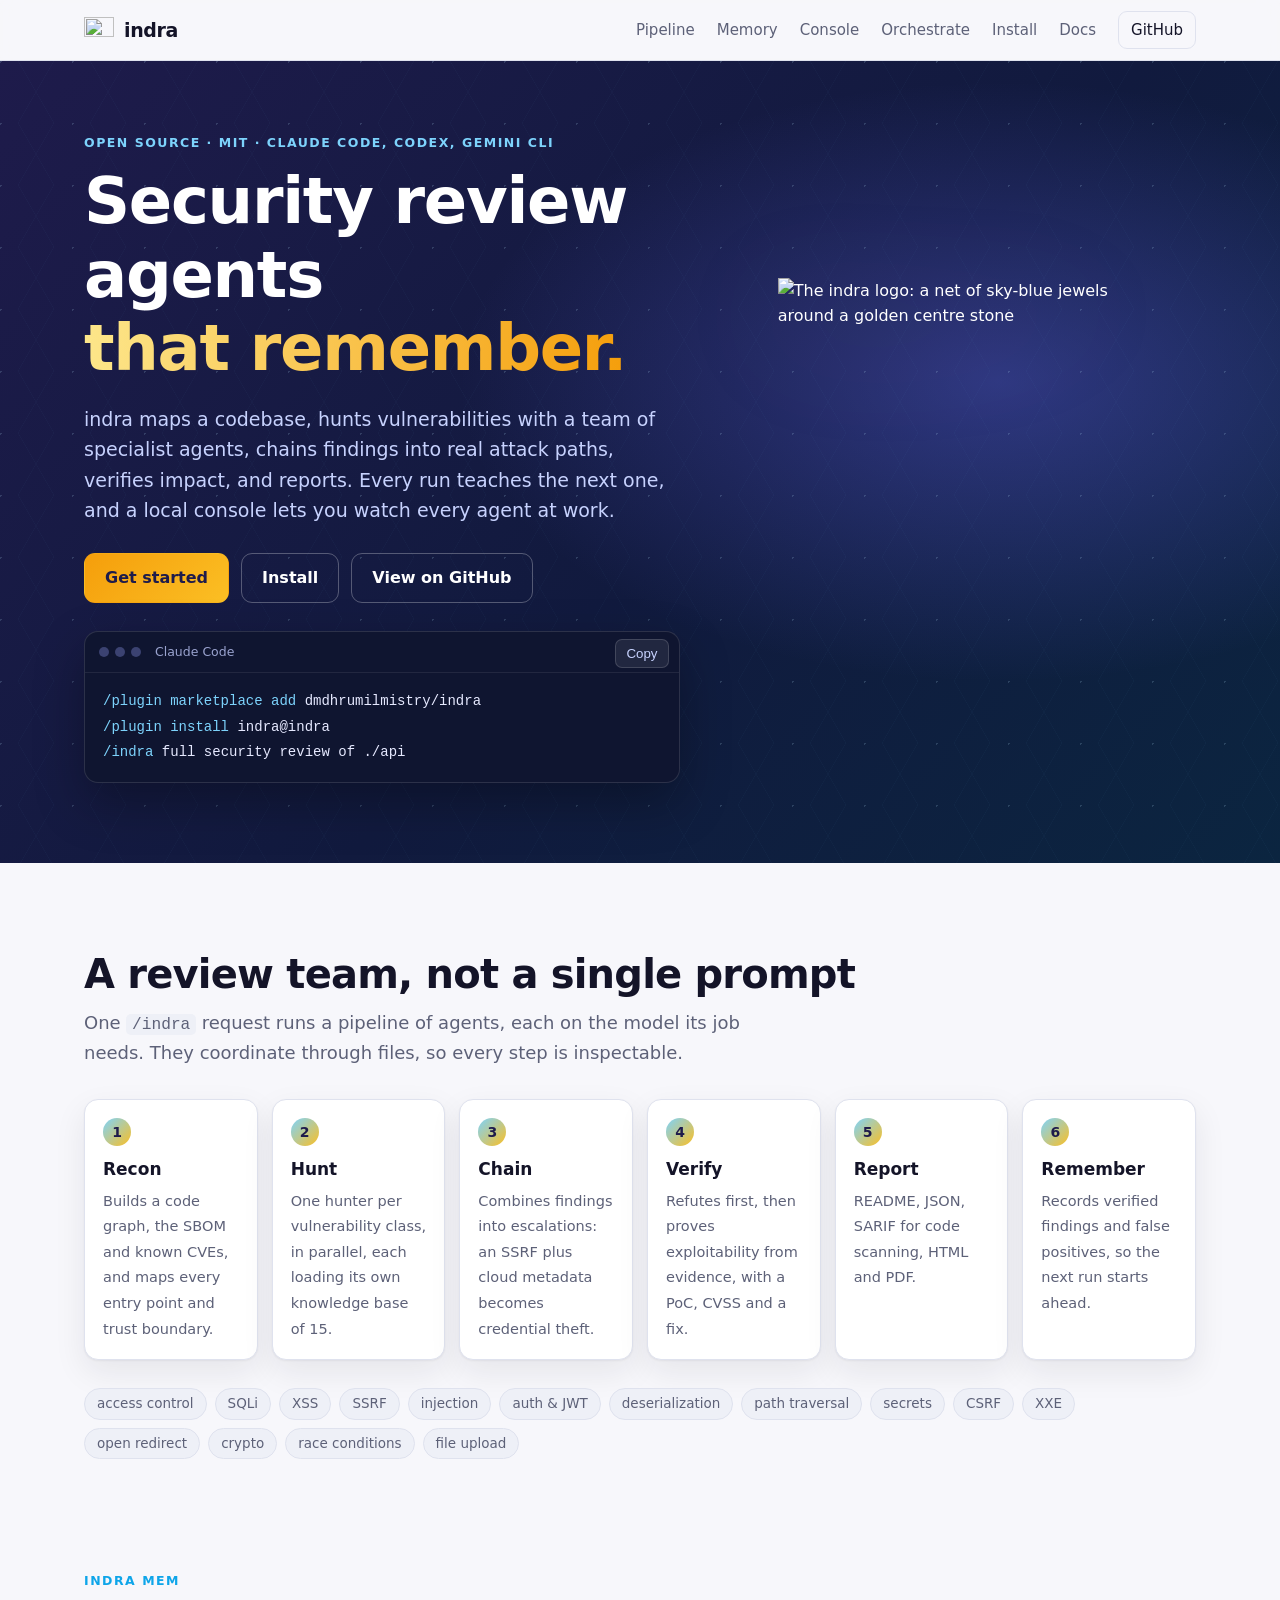
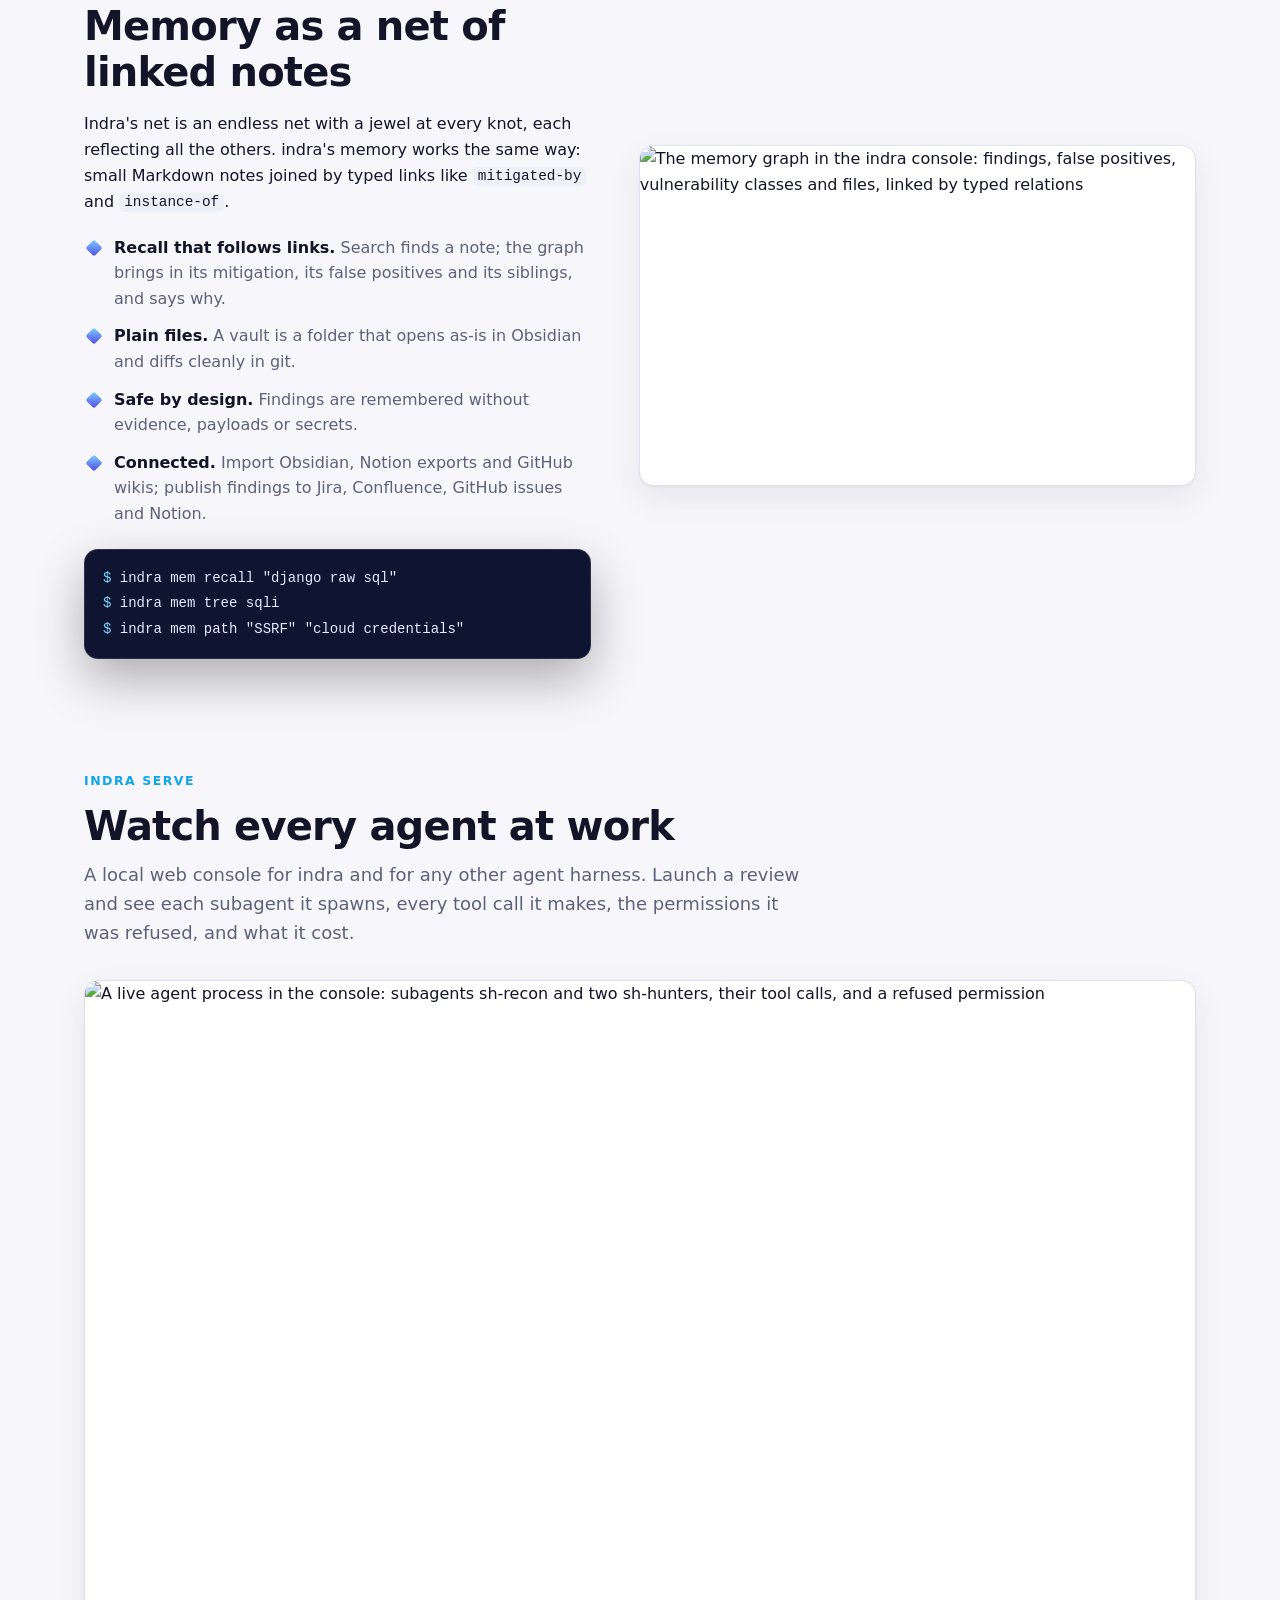
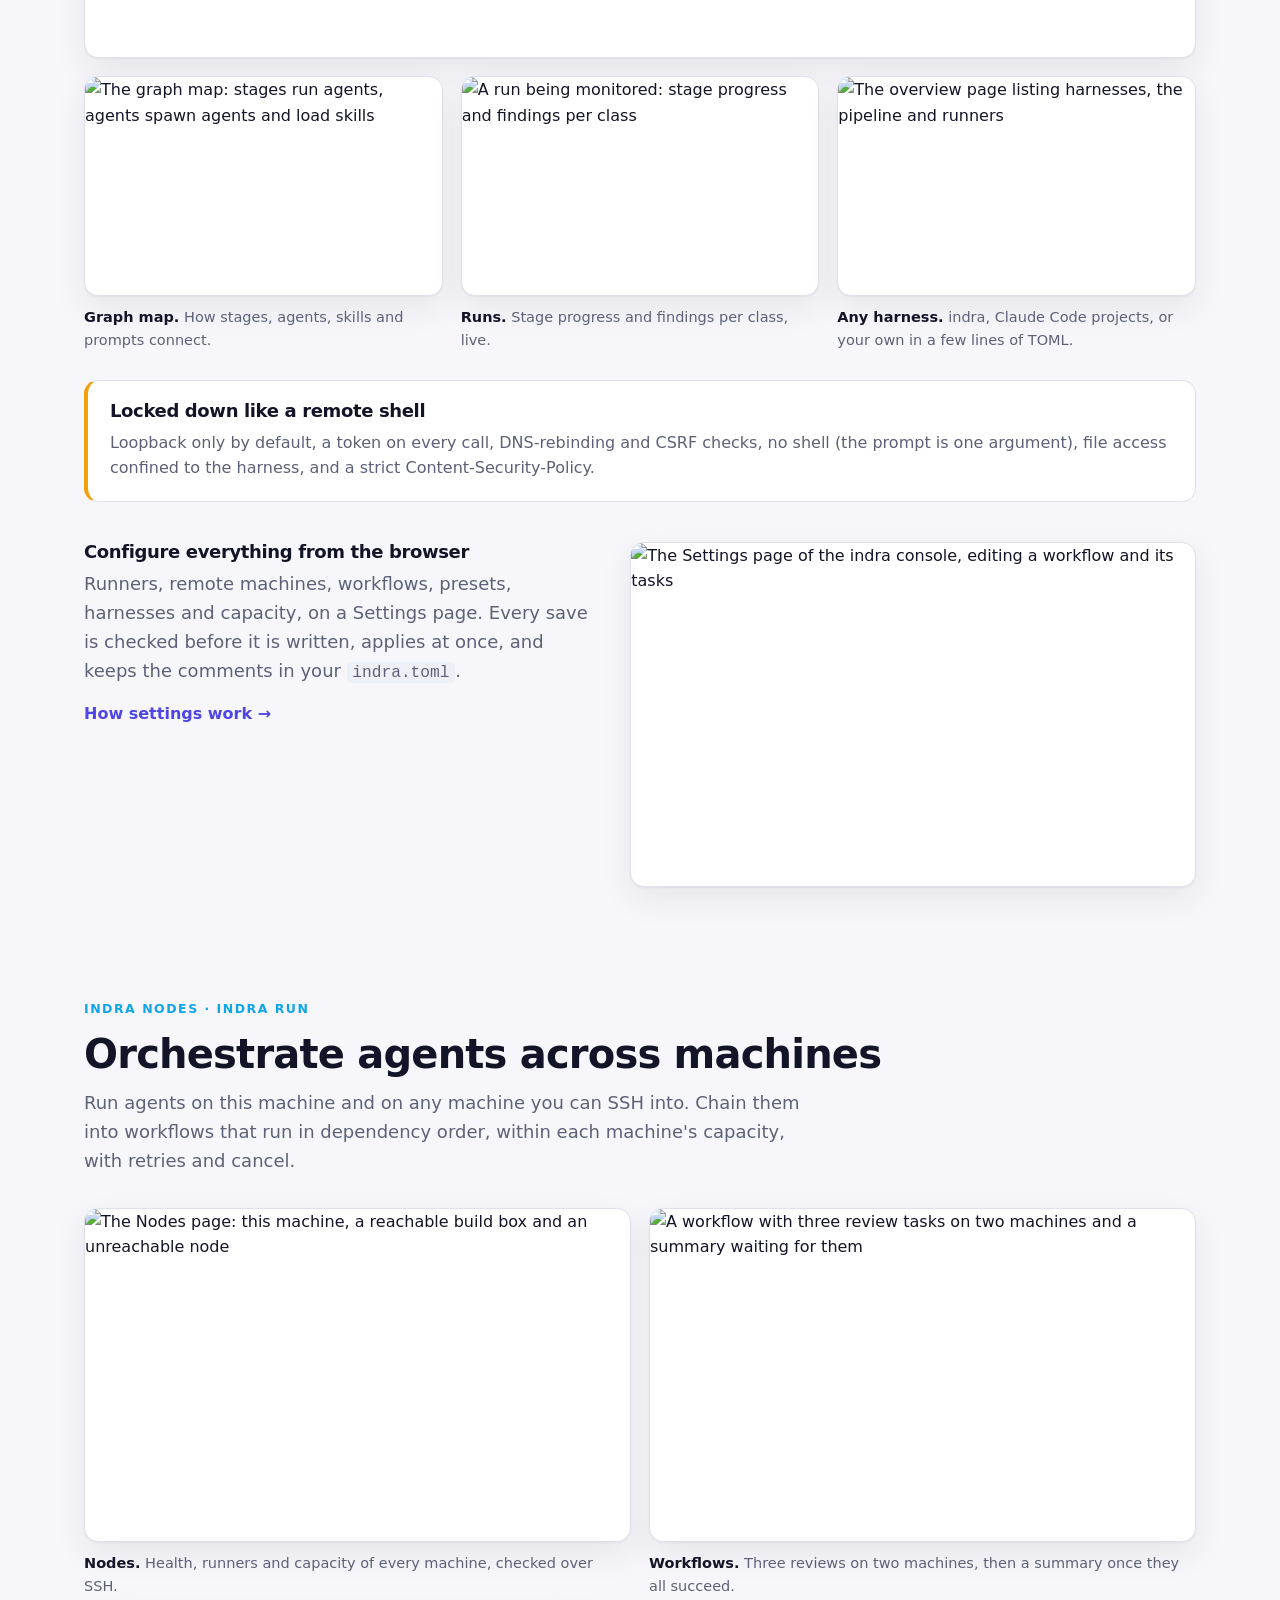
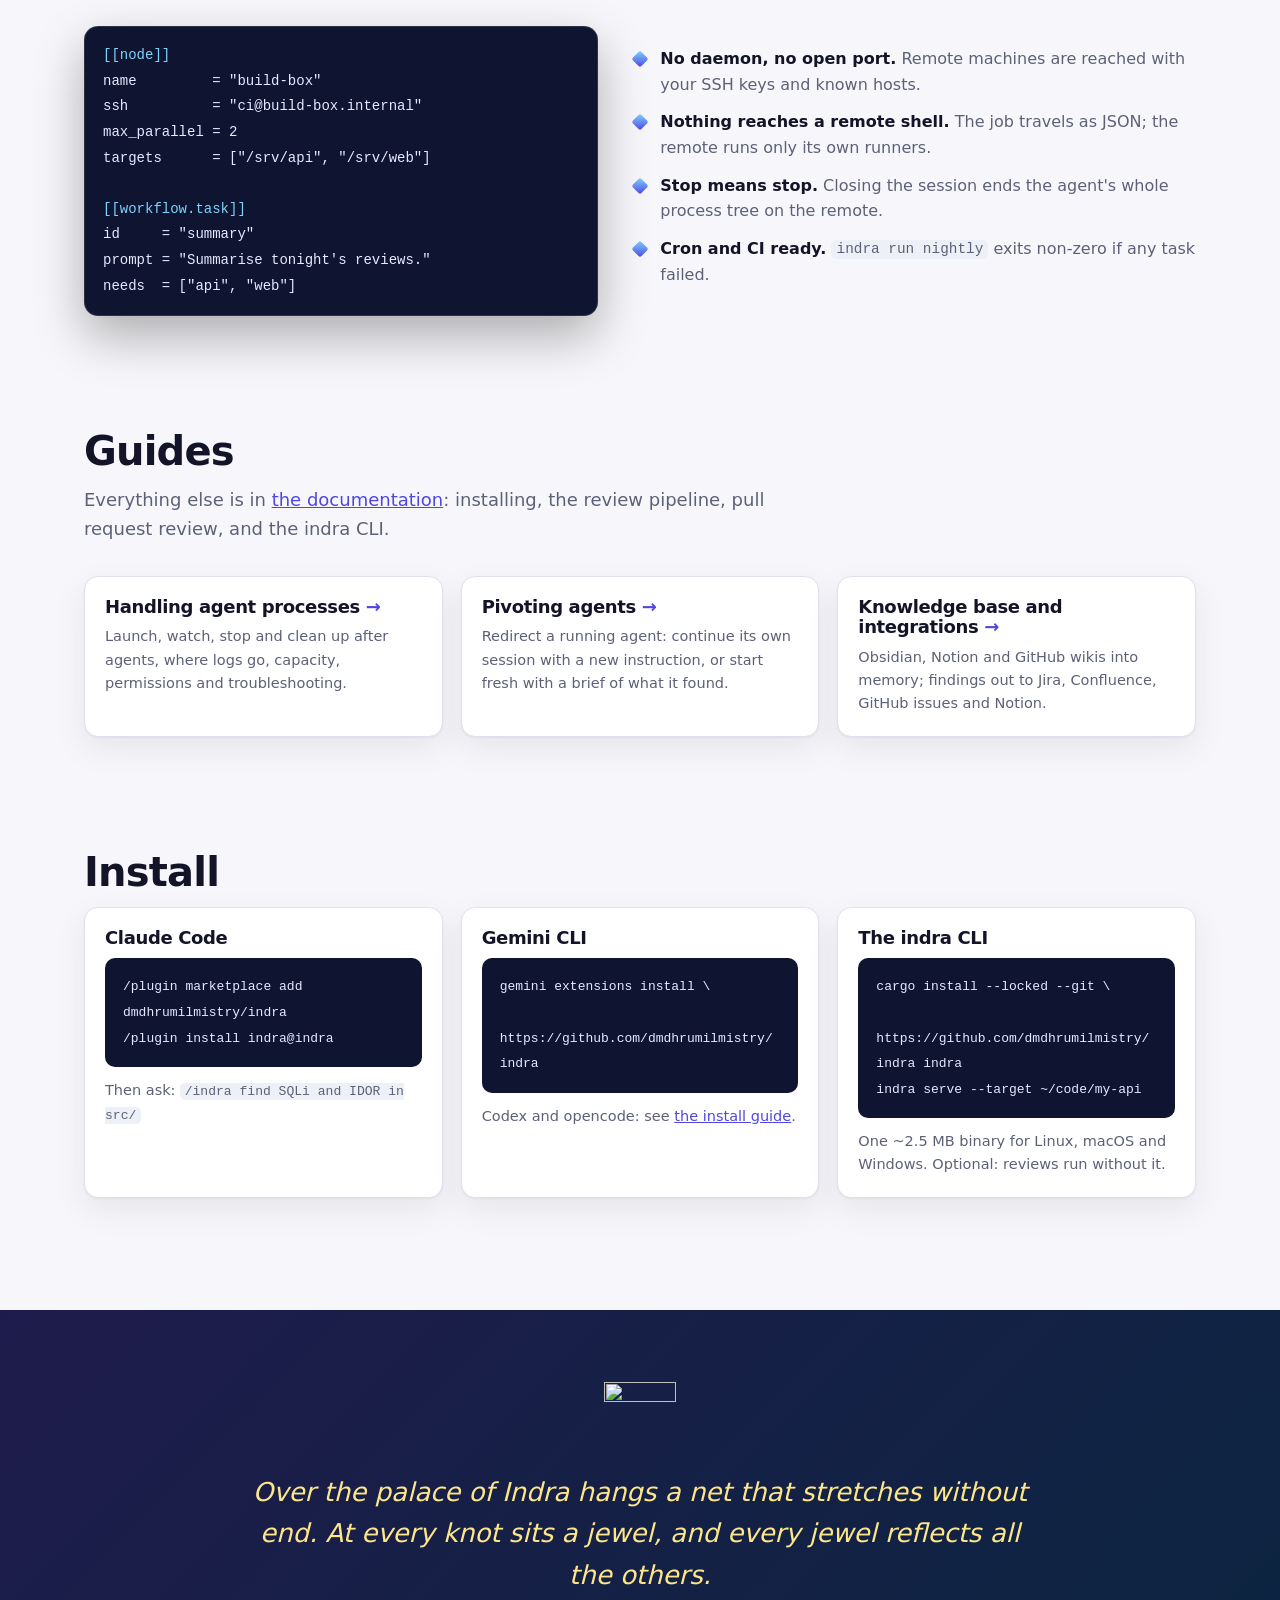
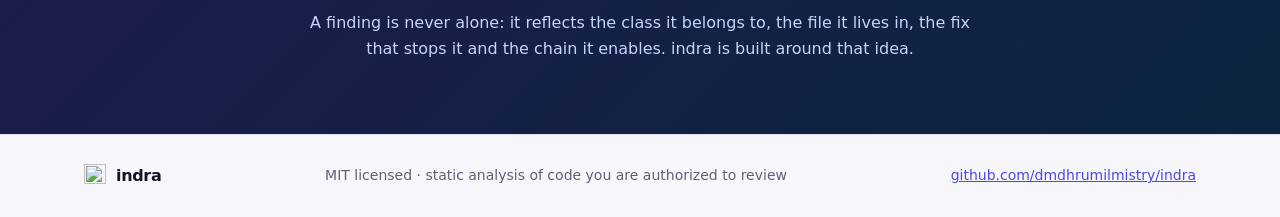
==== commit 58cd5d63: "Configure everything from the console: a Settings page for indra.toml Every part of the config file " ====
--- a/site/index.html
+++ b/site/index.html
@@ -108,6 +108,14 @@
       <h3>Locked down like a remote shell</h3>
       <p>Loopback only by default, a token on every call, DNS-rebinding and CSRF checks, no shell (the prompt is one argument), file access confined to the harness, and a strict Content-Security-Policy.</p>
     </div>
+    <div class="split tight cfgband">
+      <div>
+        <h3>Configure everything from the browser</h3>
+        <p class="sub">Runners, remote machines, workflows, presets, harnesses and capacity, on a Settings page. Every save is checked before it is written, applies at once, and keeps the comments in your <code>indra.toml</code>.</p>
+        <a class="btn-link" href="docs/console.html#settings">How settings work &rarr;</a>
+      </div>
+      <figure class="shot"><img src="assets/screenshots/settings.png" alt="The Settings page of the indra console, editing a workflow and its tasks" loading="lazy" width="1280" height="780"></figure>
+    </div>
   </section>
 
   <section class="wrap band" id="orchestrate">
--- a/site/style.css
+++ b/site/style.css
@@ -95,6 +95,9 @@
 .split.tight .term { margin-top: 0; max-width: none; }
 .secure { margin-top: 28px; border-radius: 14px; padding: 20px 22px; background: var(--panel); border: 1px solid var(--line); border-left: 4px solid var(--gold); }
 .secure p { margin: 0; color: var(--muted); }
+.cfgband { margin-top: 40px; align-items: center; }
+.cfgband .sub { margin-bottom: 14px; }
+.btn-link { font-weight: 650; text-decoration: none; }
 .cards { display: grid; grid-template-columns: repeat(3, minmax(0, 1fr)); gap: 18px; }
 .card { background: var(--panel); border: 1px solid var(--line); border-radius: 14px; padding: 20px; box-shadow: var(--shadow); min-width: 0; }
 .card pre { background: var(--code-bg); border-radius: 10px; margin: 10px 0 12px; }
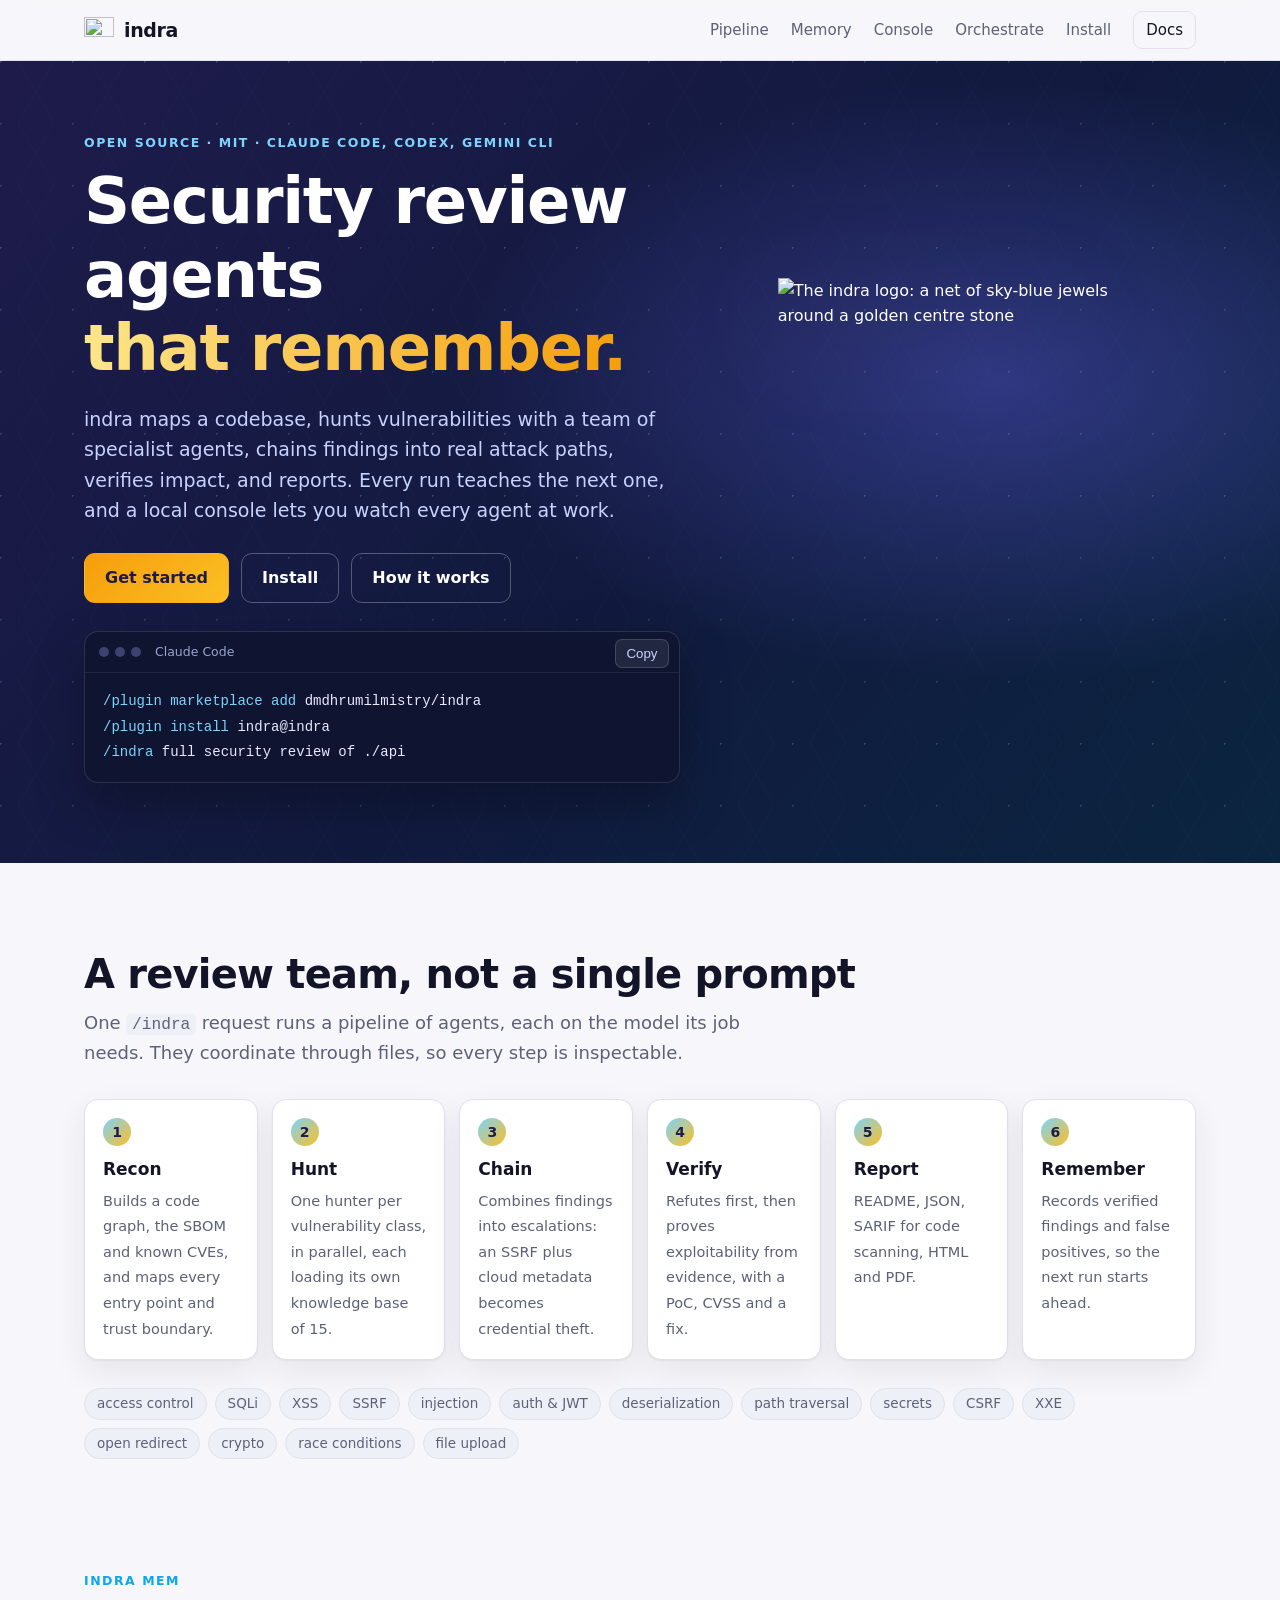
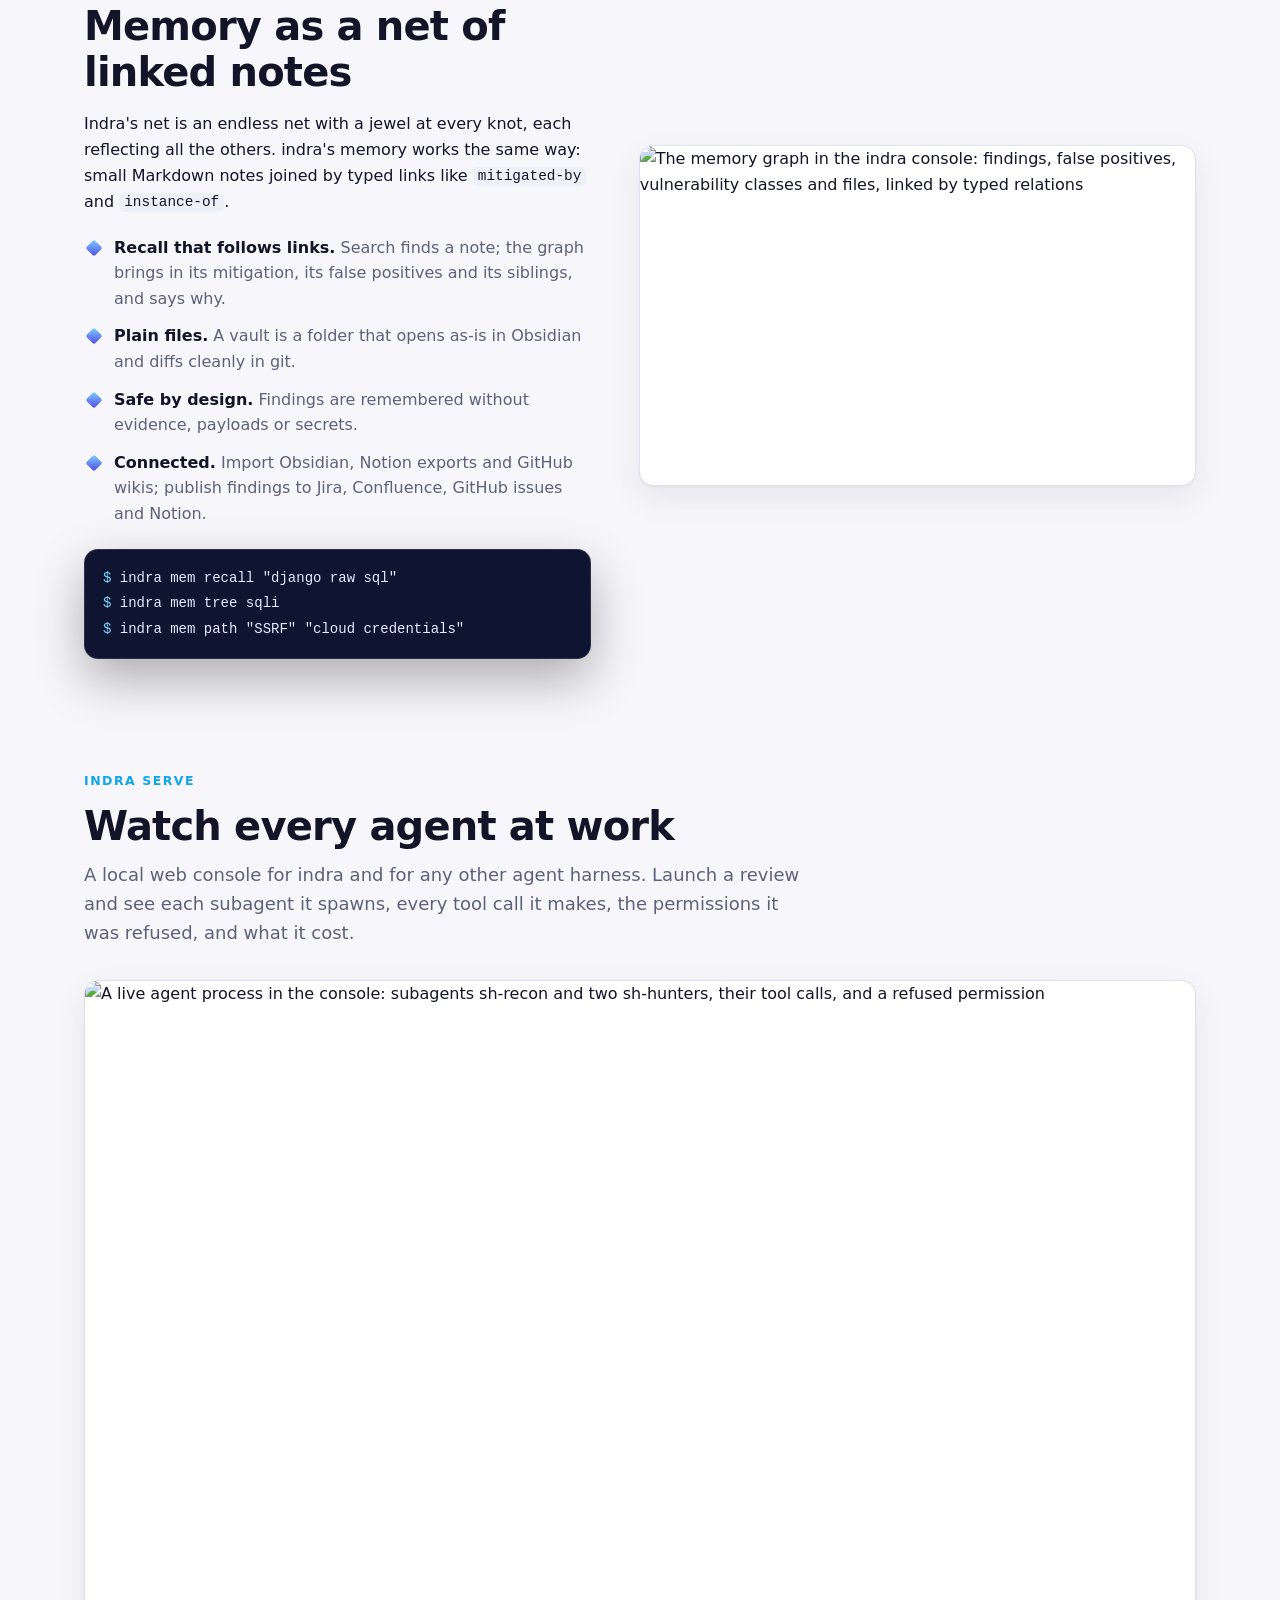
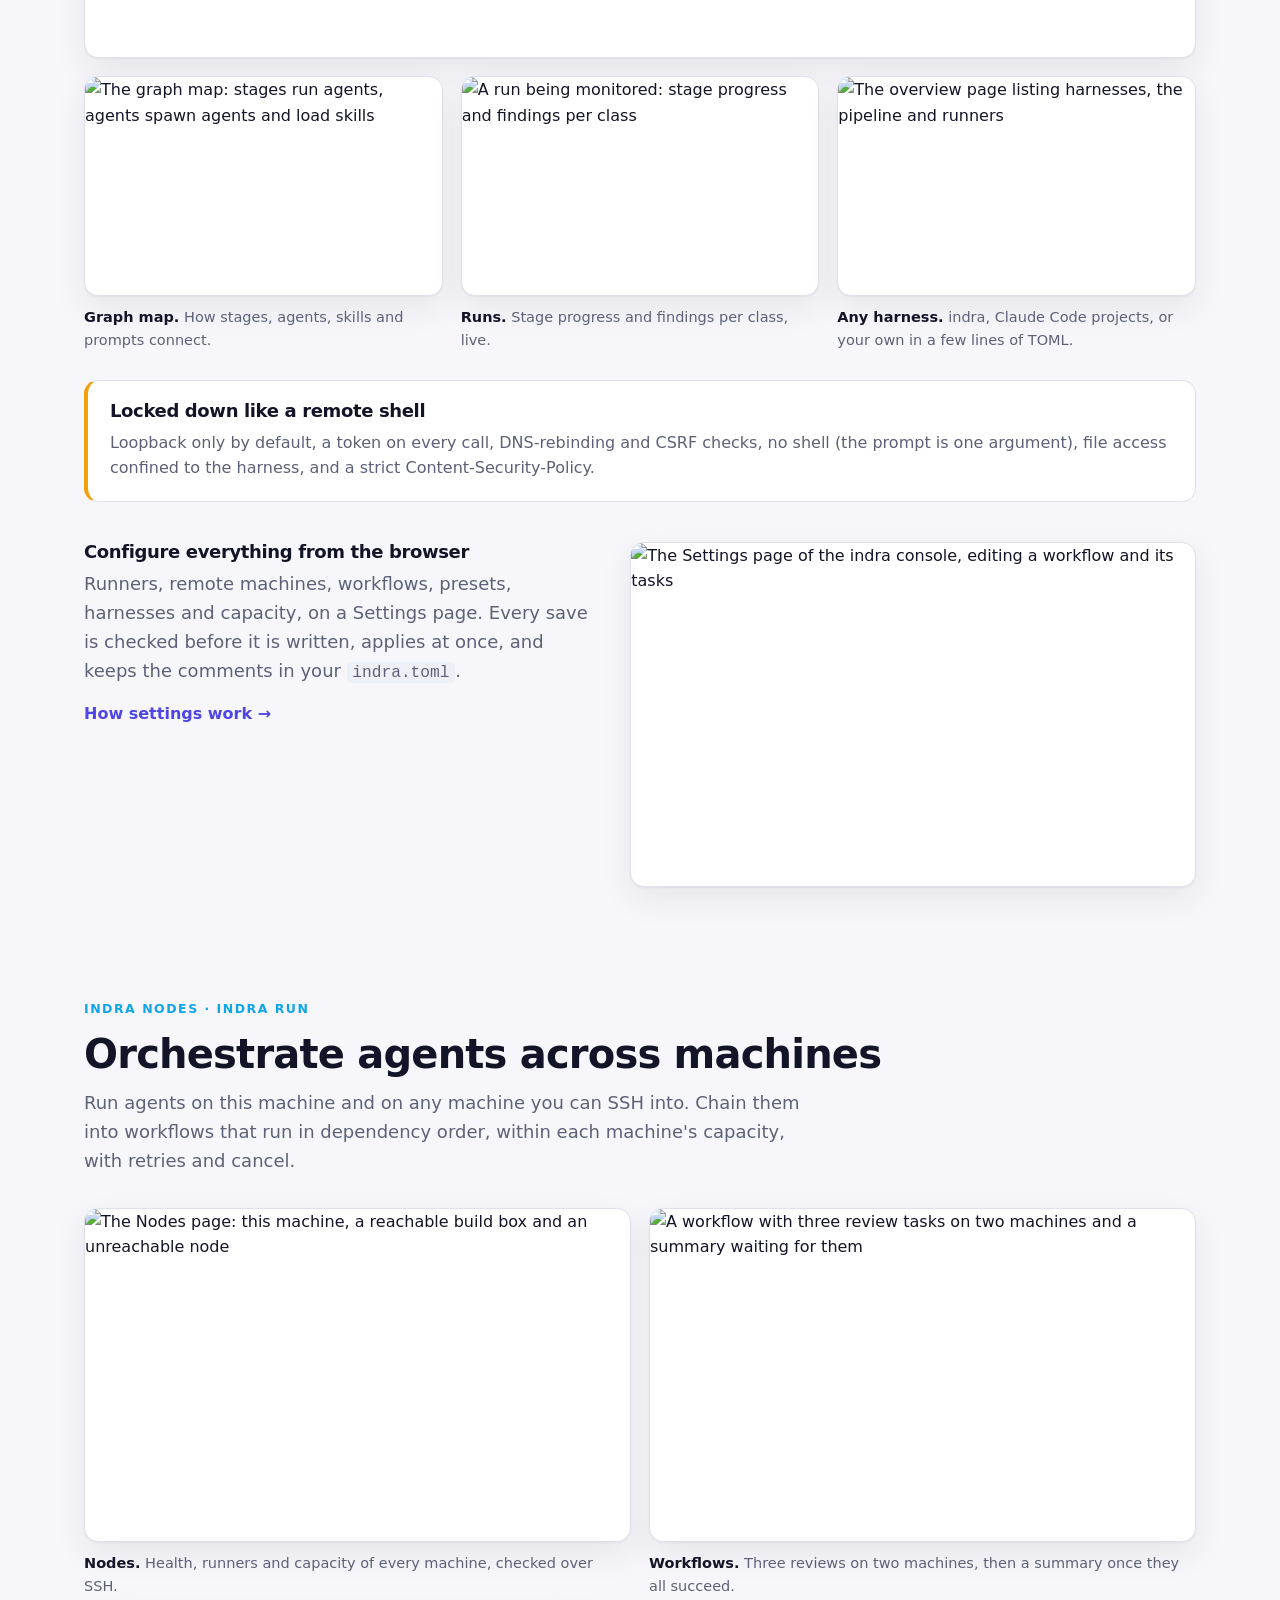
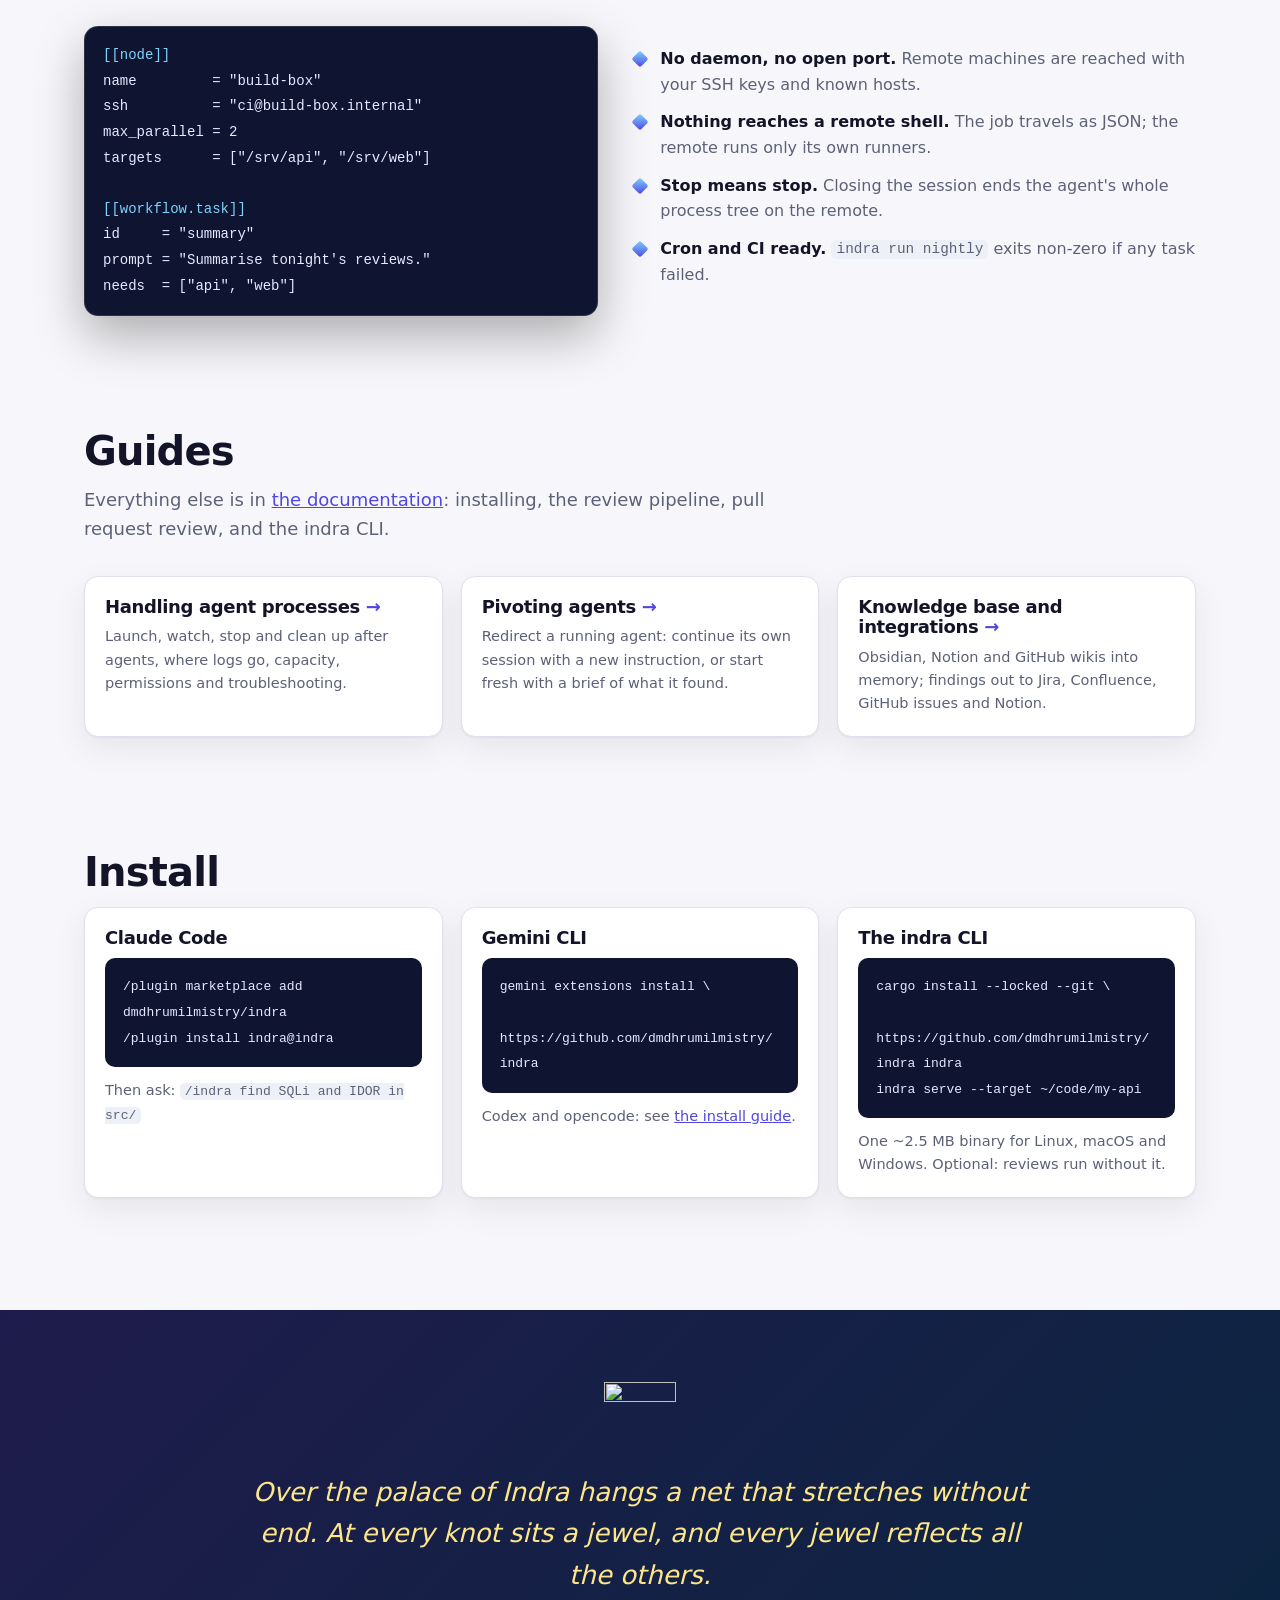
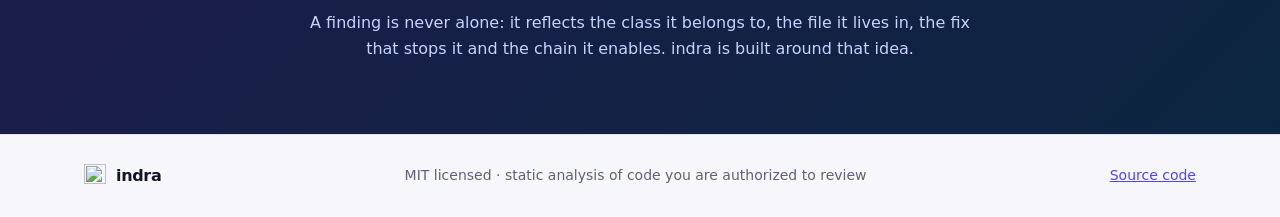
==== commit 9679e42b: "Agent control and profiles: approve tool use, switch mode and model live Agents run through a Claude" ====
--- a/site/index.html
+++ b/site/index.html
@@ -23,8 +23,7 @@
       <a href="#console">Console</a>
       <a href="#orchestrate">Orchestrate</a>
       <a href="#install">Install</a>
-      <a class="keep" href="docs/index.html">Docs</a>
-      <a class="gh" href="https://github.com/dmdhrumilmistry/indra">GitHub</a>
+      <a class="gh" href="docs/index.html">Docs</a>
     </nav>
   </div>
 </header>
@@ -42,7 +41,7 @@
         <div class="cta">
           <a class="btn primary" href="docs/index.html">Get started</a>
           <a class="btn" href="#install">Install</a>
-          <a class="btn" href="https://github.com/dmdhrumilmistry/indra">View on GitHub</a>
+          <a class="btn" href="docs/architecture.html">How it works</a>
         </div>
         <div class="term" role="group" aria-label="Quick start">
           <div class="term-bar"><i></i><i></i><i></i><span>Claude Code</span></div>
@@ -194,7 +193,7 @@
   <div class="wrap foot-in">
     <span class="brand"><img src="assets/logo.svg" alt="" width="22" height="22"><span>indra</span></span>
     <span>MIT licensed &middot; static analysis of code you are authorized to review</span>
-    <a href="https://github.com/dmdhrumilmistry/indra">github.com/dmdhrumilmistry/indra</a>
+    <a href="https://github.com/dmdhrumilmistry/indra" rel="noopener">Source code</a>
   </div>
 </footer>
 <script src="main.js"></script>
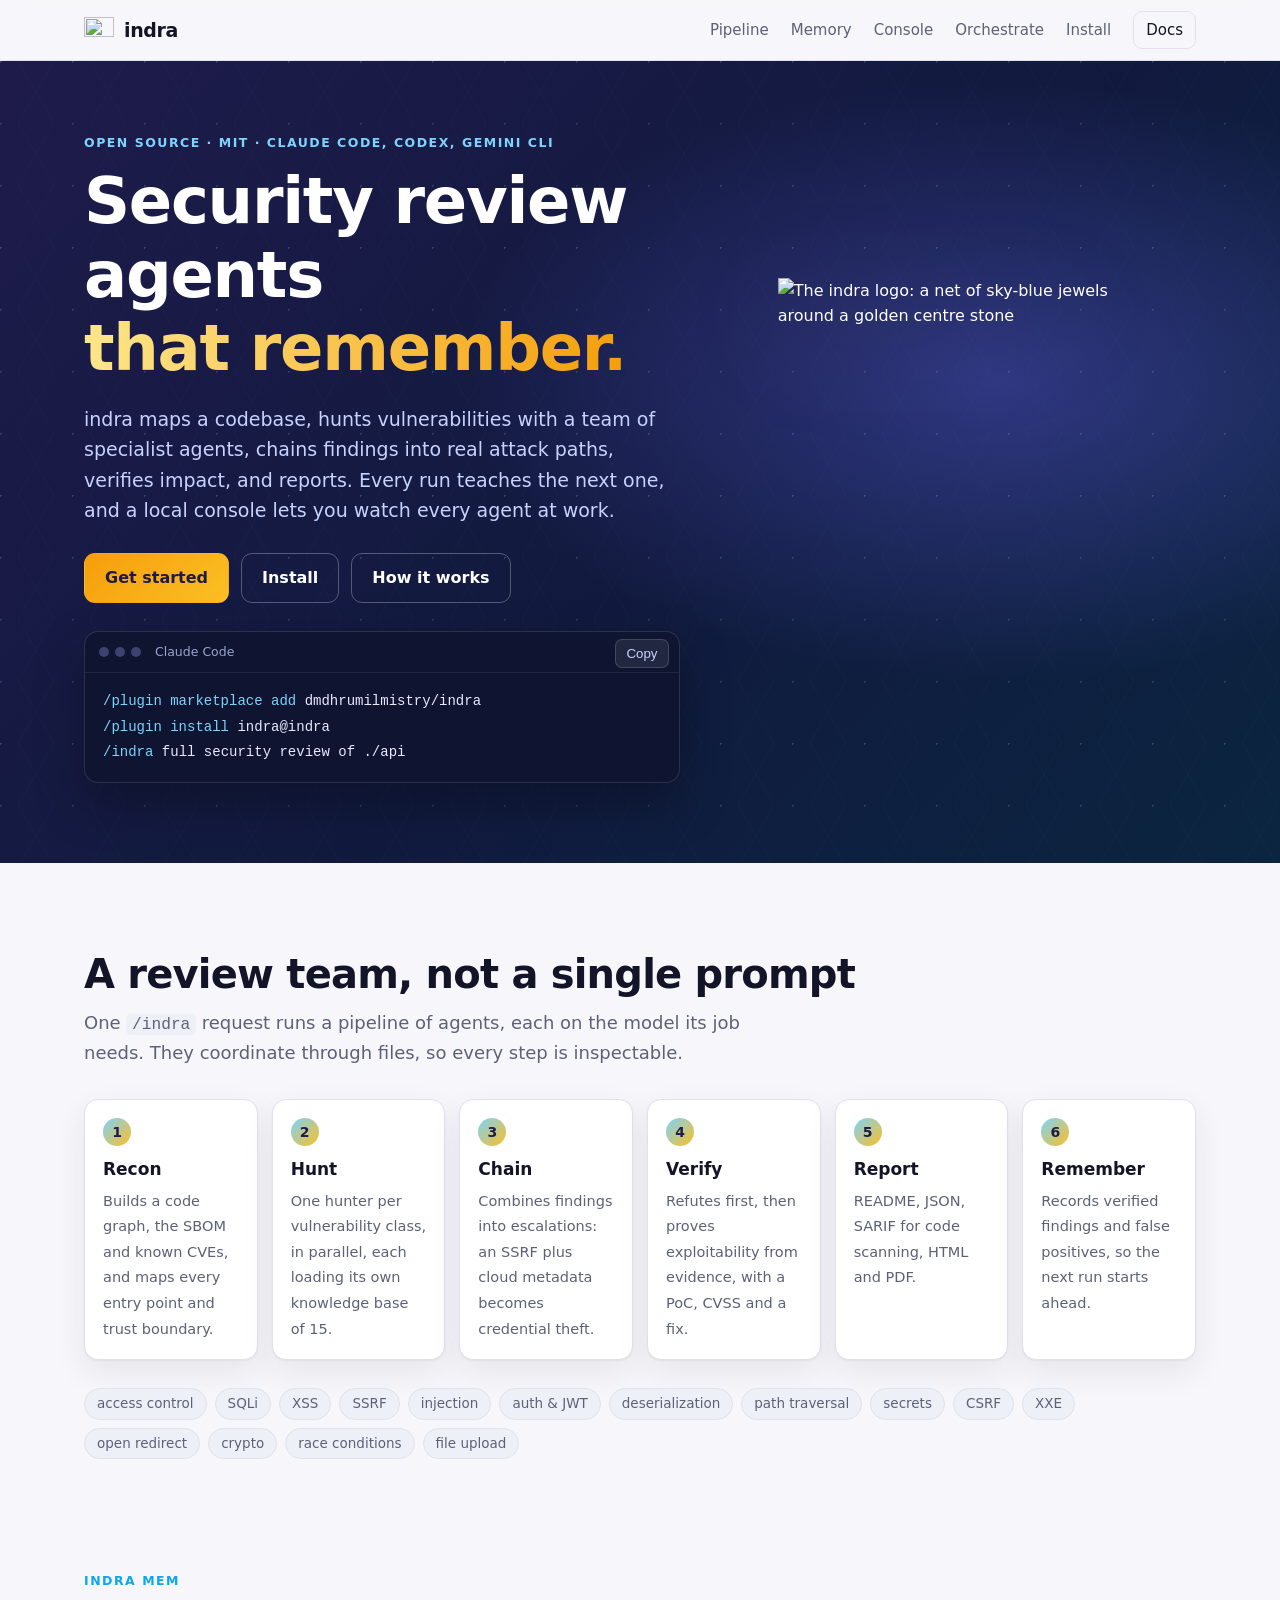
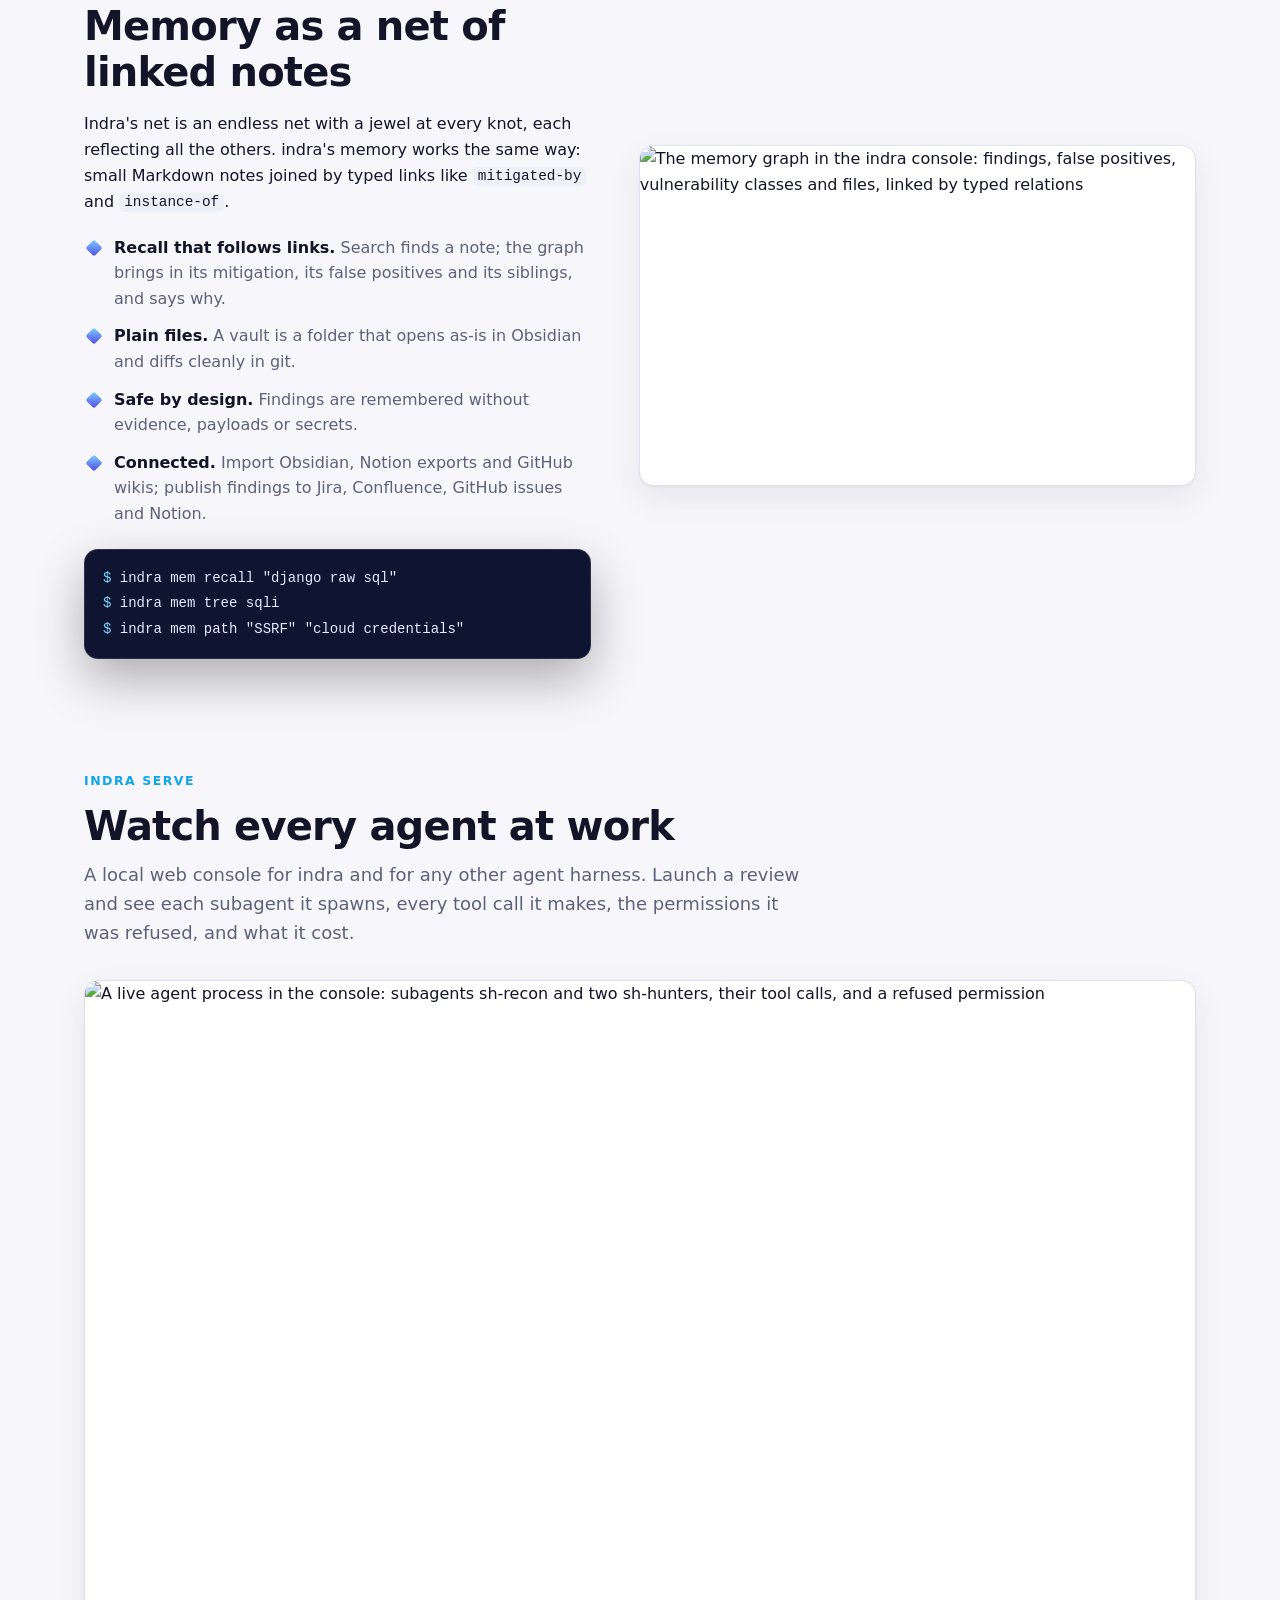
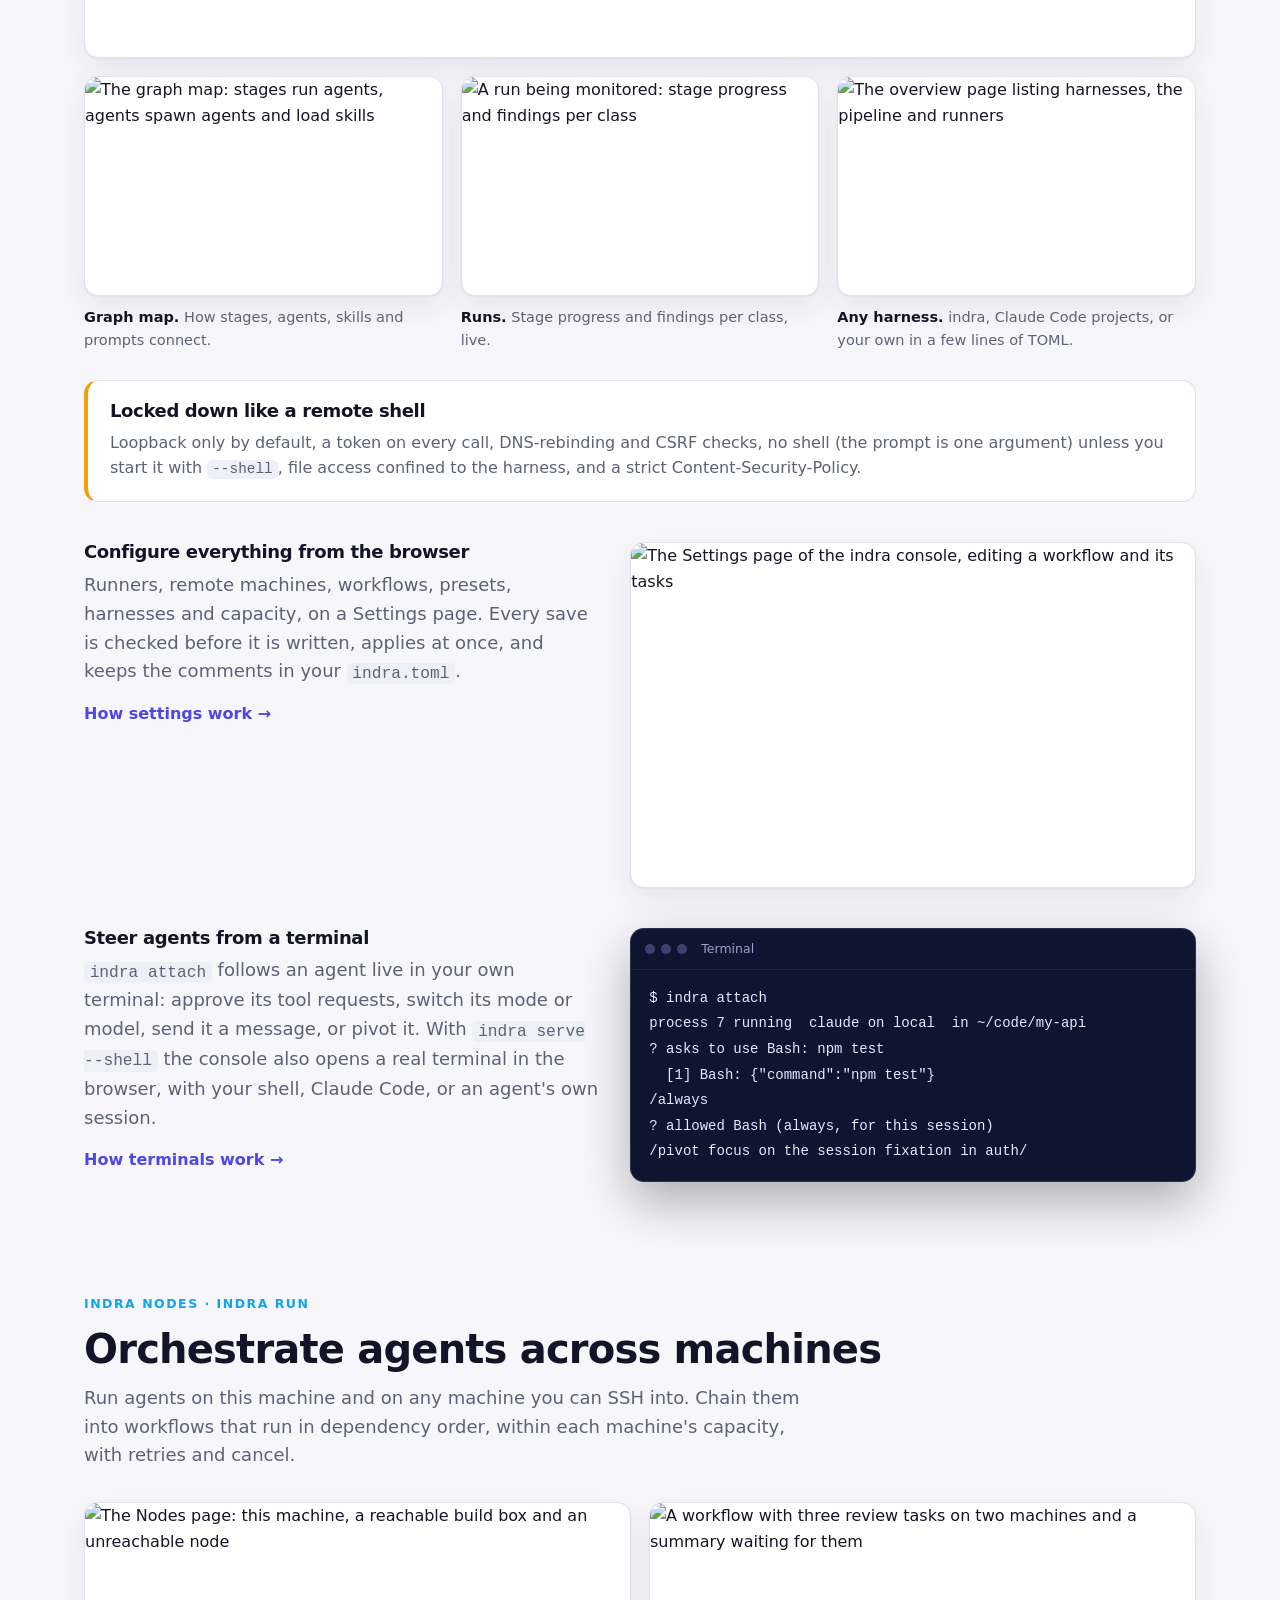
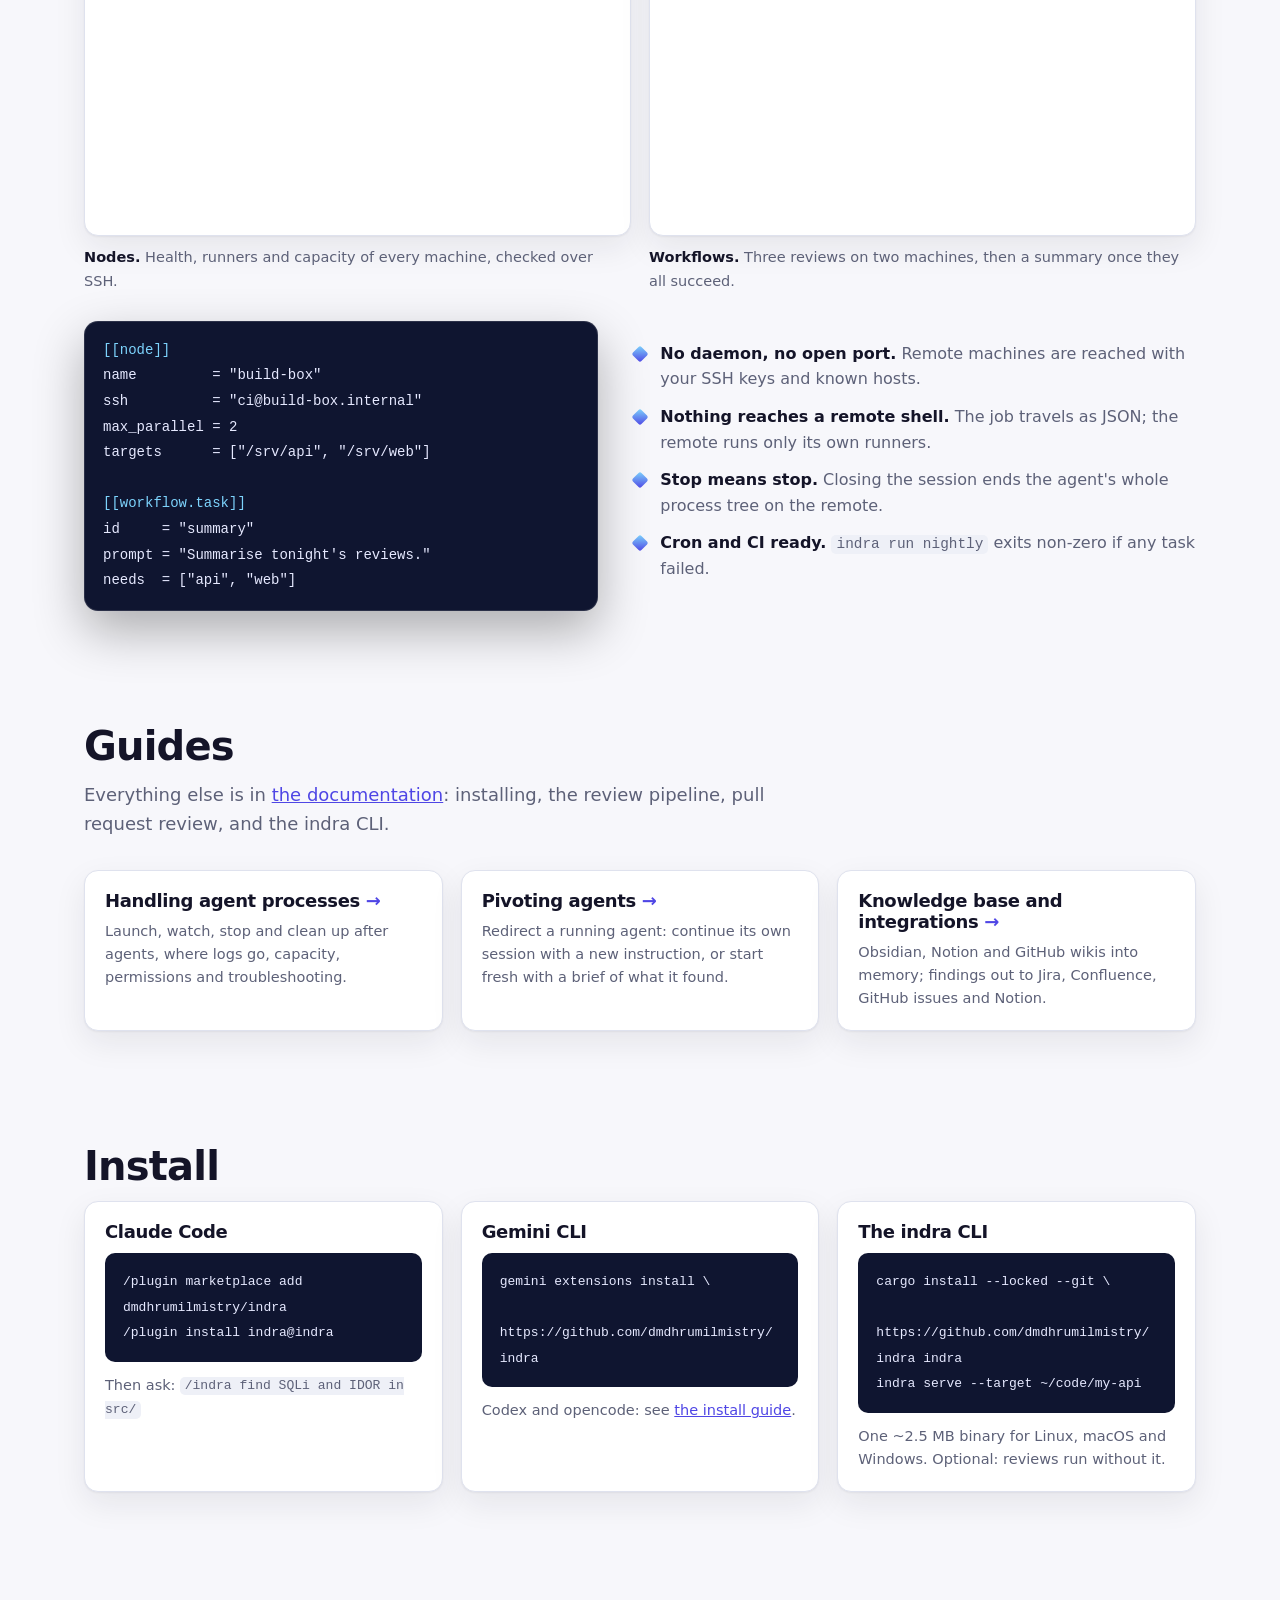
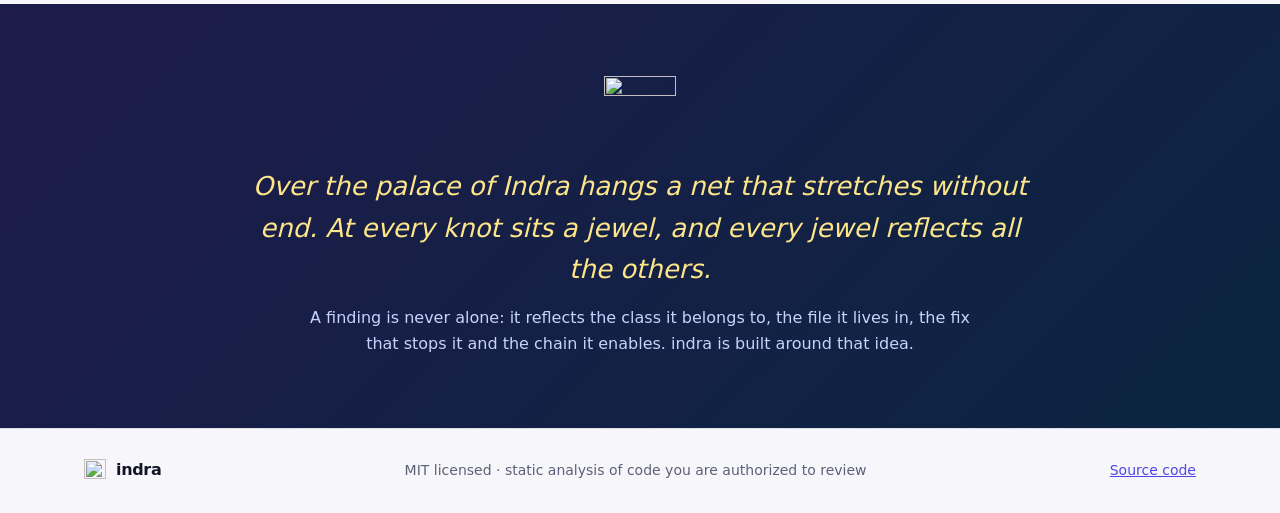
==== commit 69028486: "Console terminals: indra attach and a browser shell - indra agents / indra attach: follow an agent o" ====
--- a/site/index.html
+++ b/site/index.html
@@ -105,7 +105,7 @@
     </div>
     <div class="secure">
       <h3>Locked down like a remote shell</h3>
-      <p>Loopback only by default, a token on every call, DNS-rebinding and CSRF checks, no shell (the prompt is one argument), file access confined to the harness, and a strict Content-Security-Policy.</p>
+      <p>Loopback only by default, a token on every call, DNS-rebinding and CSRF checks, no shell (the prompt is one argument) unless you start it with <code>--shell</code>, file access confined to the harness, and a strict Content-Security-Policy.</p>
     </div>
     <div class="split tight cfgband">
       <div>
@@ -114,6 +114,23 @@
         <a class="btn-link" href="docs/console.html#settings">How settings work &rarr;</a>
       </div>
       <figure class="shot"><img src="assets/screenshots/settings.png" alt="The Settings page of the indra console, editing a workflow and its tasks" loading="lazy" width="1280" height="780"></figure>
+    </div>
+    <div class="split tight cfgband">
+      <div>
+        <h3>Steer agents from a terminal</h3>
+        <p class="sub"><code>indra attach</code> follows an agent live in your own terminal: approve its tool requests, switch its mode or model, send it a message, or pivot it. With <code>indra serve --shell</code> the console also opens a real terminal in the browser, with your shell, Claude Code, or an agent's own session.</p>
+        <a class="btn-link" href="docs/console.html#terminals">How terminals work &rarr;</a>
+      </div>
+      <div class="term" role="group" aria-label="indra attach">
+        <div class="term-bar"><i></i><i></i><i></i><span>Terminal</span></div>
+        <pre><code>$ indra attach
+process 7 running  claude on local  in ~/code/my-api
+? asks to use Bash: npm test
+  [1] Bash: {"command":"npm test"}
+/always
+? allowed Bash (always, for this session)
+/pivot focus on the session fixation in auth/</code></pre>
+      </div>
     </div>
   </section>
 
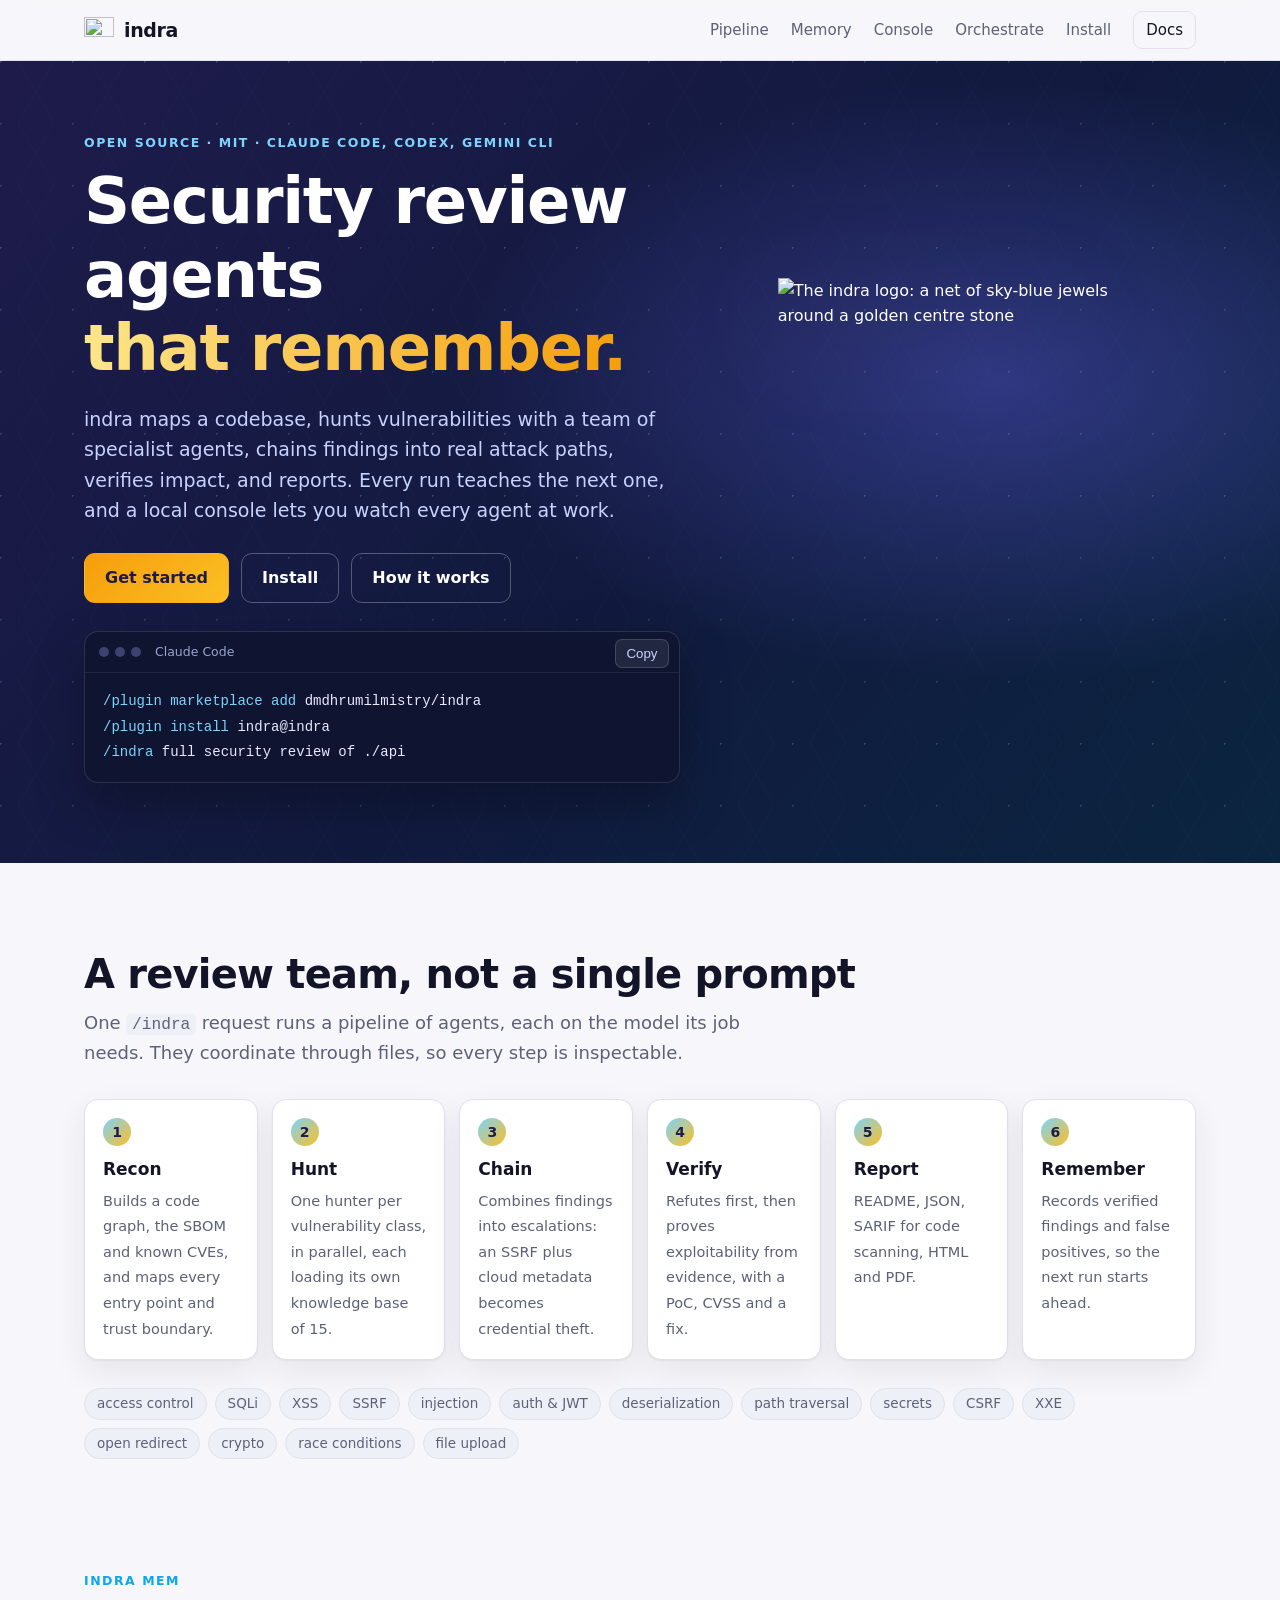
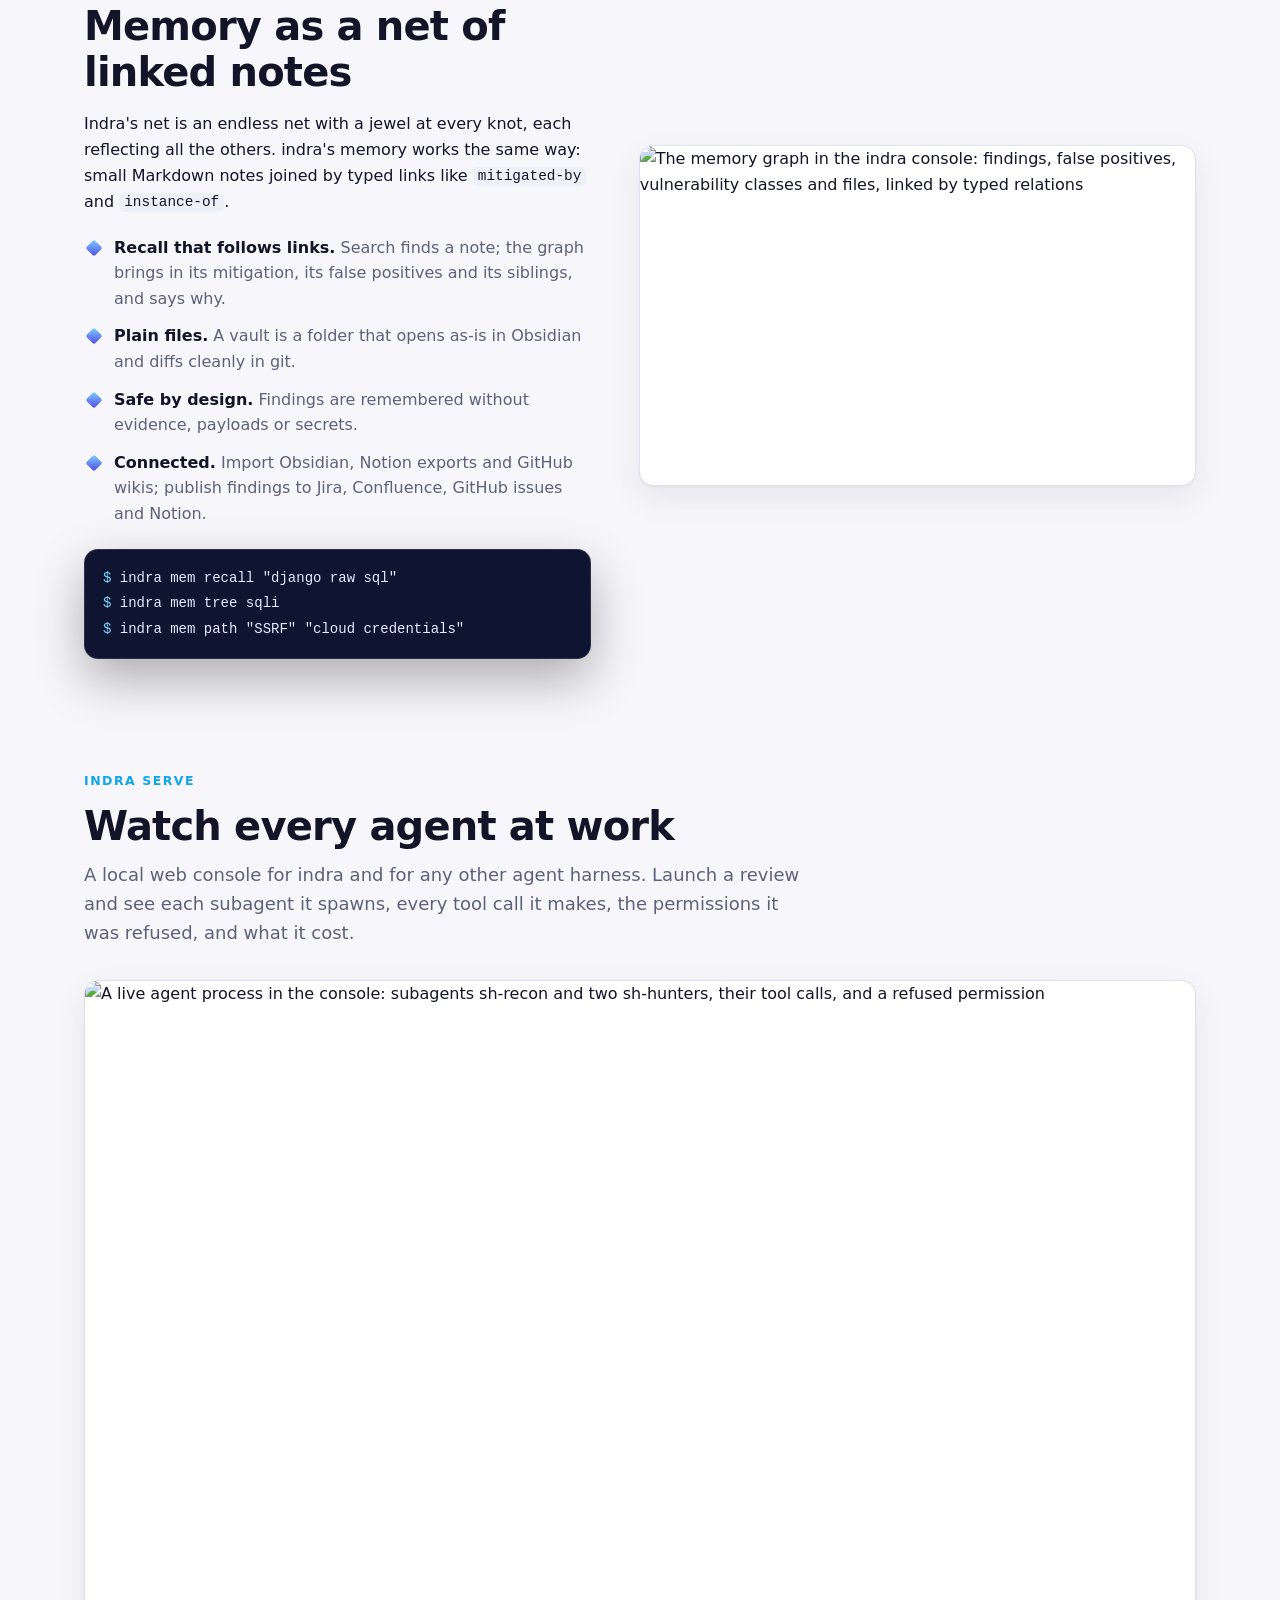
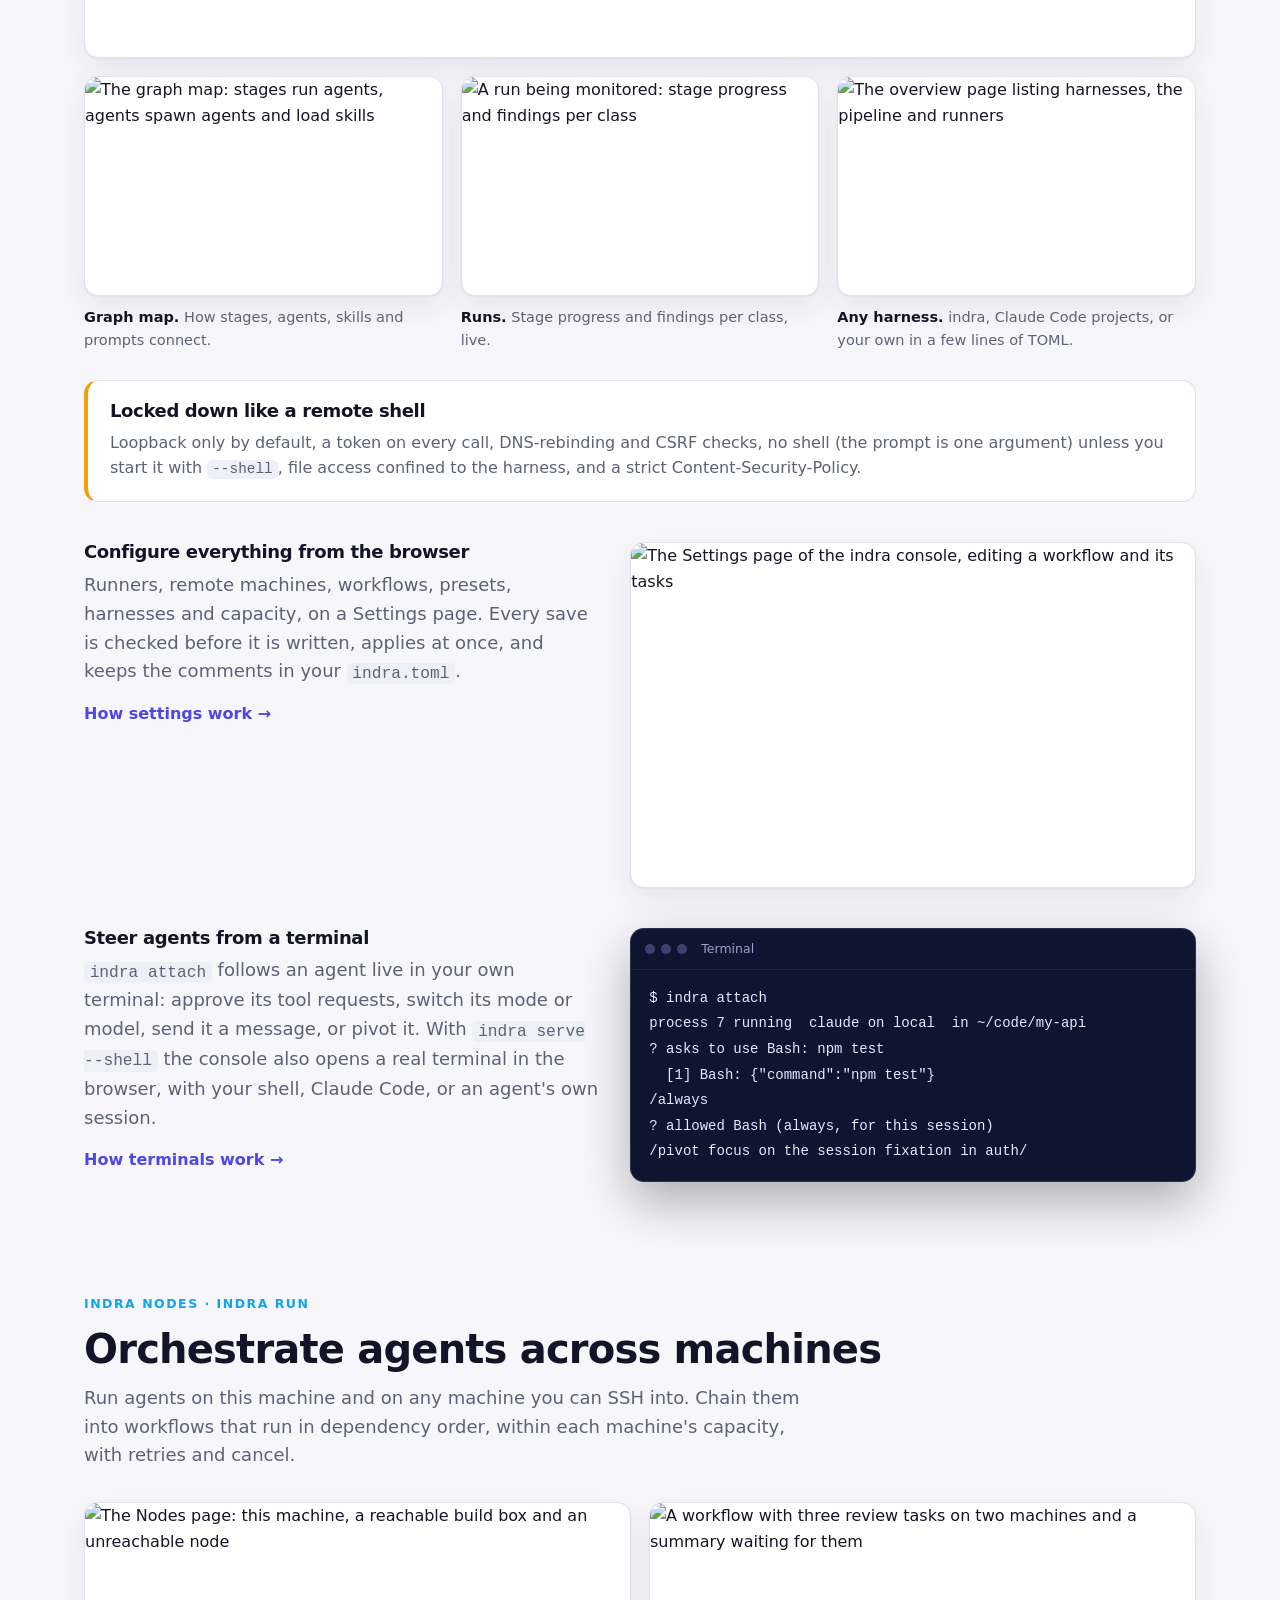
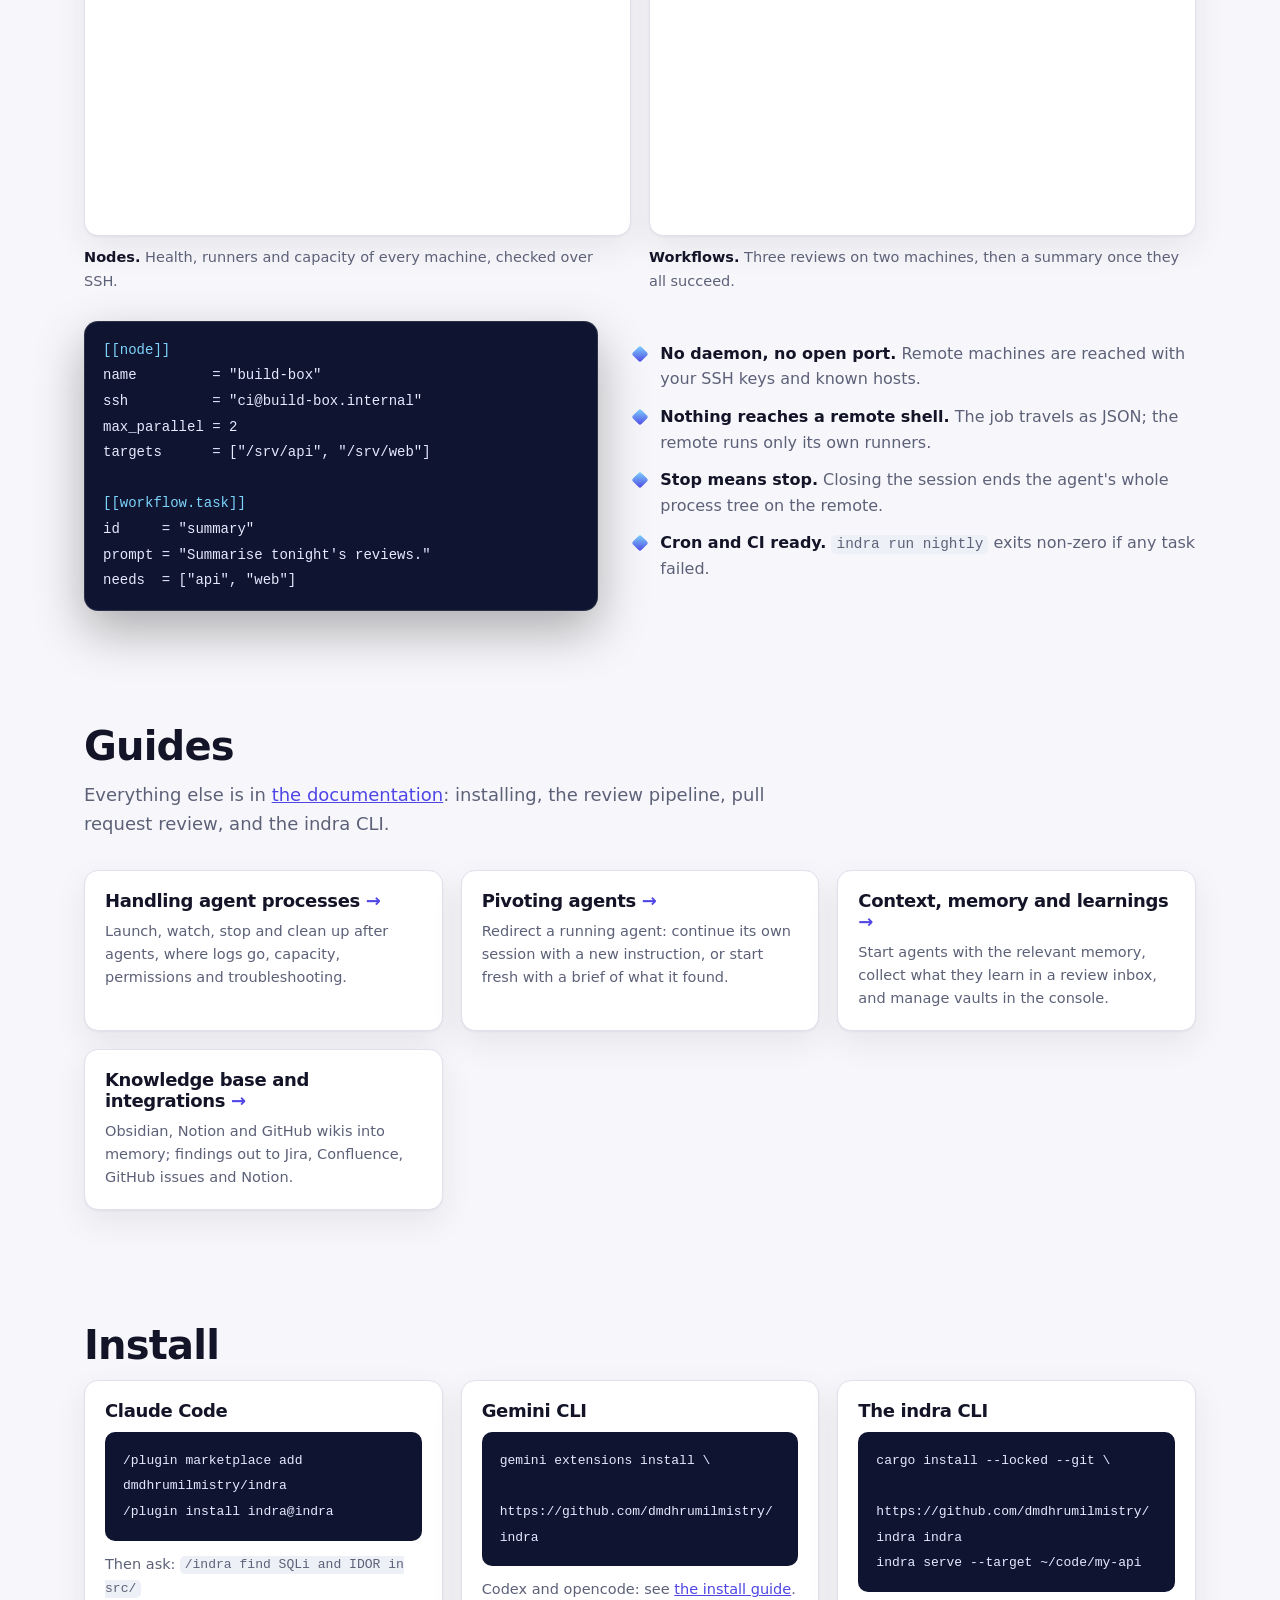
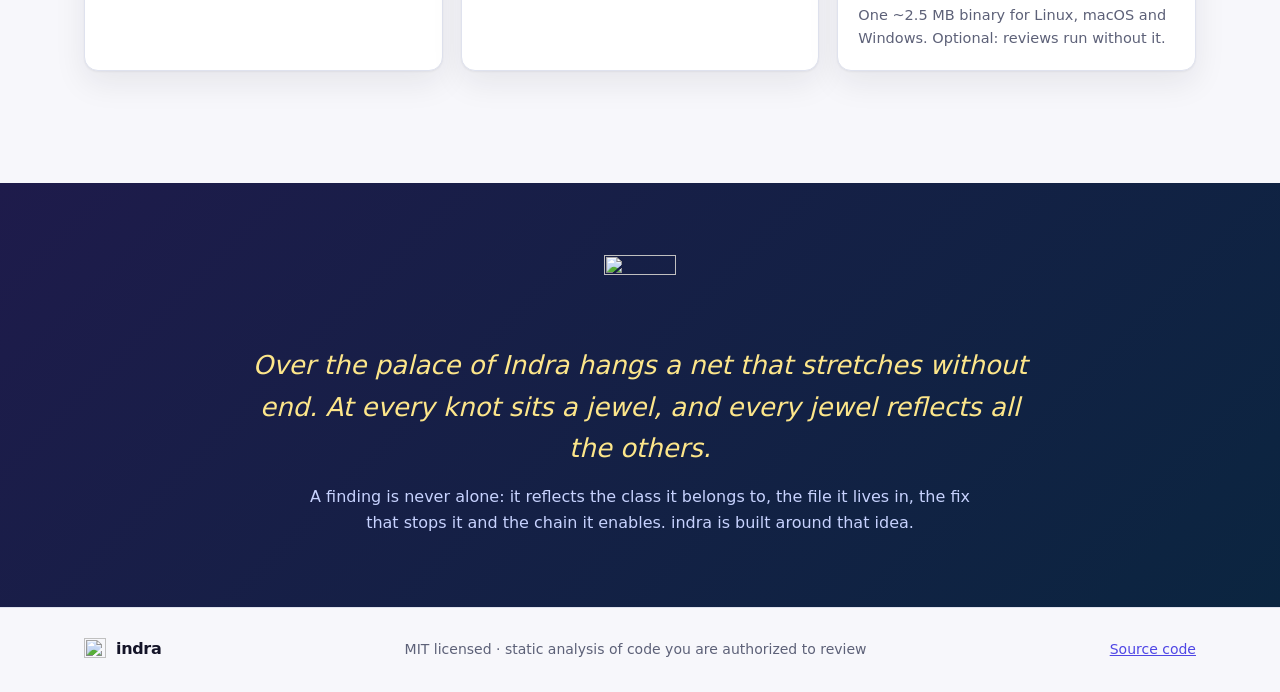
==== commit 75a1b92e: "Knowledge and context: memory at launch, learnings inbox, context meter - Knowledge page (replaces M" ====
--- a/site/index.html
+++ b/site/index.html
@@ -168,6 +168,7 @@
     <div class="cards">
       <div class="card"><h3><a href="docs/processes.html">Handling agent processes</a></h3><p>Launch, watch, stop and clean up after agents, where logs go, capacity, permissions and troubleshooting.</p></div>
       <div class="card"><h3><a href="docs/pivoting.html">Pivoting agents</a></h3><p>Redirect a running agent: continue its own session with a new instruction, or start fresh with a brief of what it found.</p></div>
+      <div class="card"><h3><a href="docs/context-and-learnings.html">Context, memory and learnings</a></h3><p>Start agents with the relevant memory, collect what they learn in a review inbox, and manage vaults in the console.</p></div>
       <div class="card"><h3><a href="docs/knowledge-base.html">Knowledge base and integrations</a></h3><p>Obsidian, Notion and GitHub wikis into memory; findings out to Jira, Confluence, GitHub issues and Notion.</p></div>
     </div>
   </section>
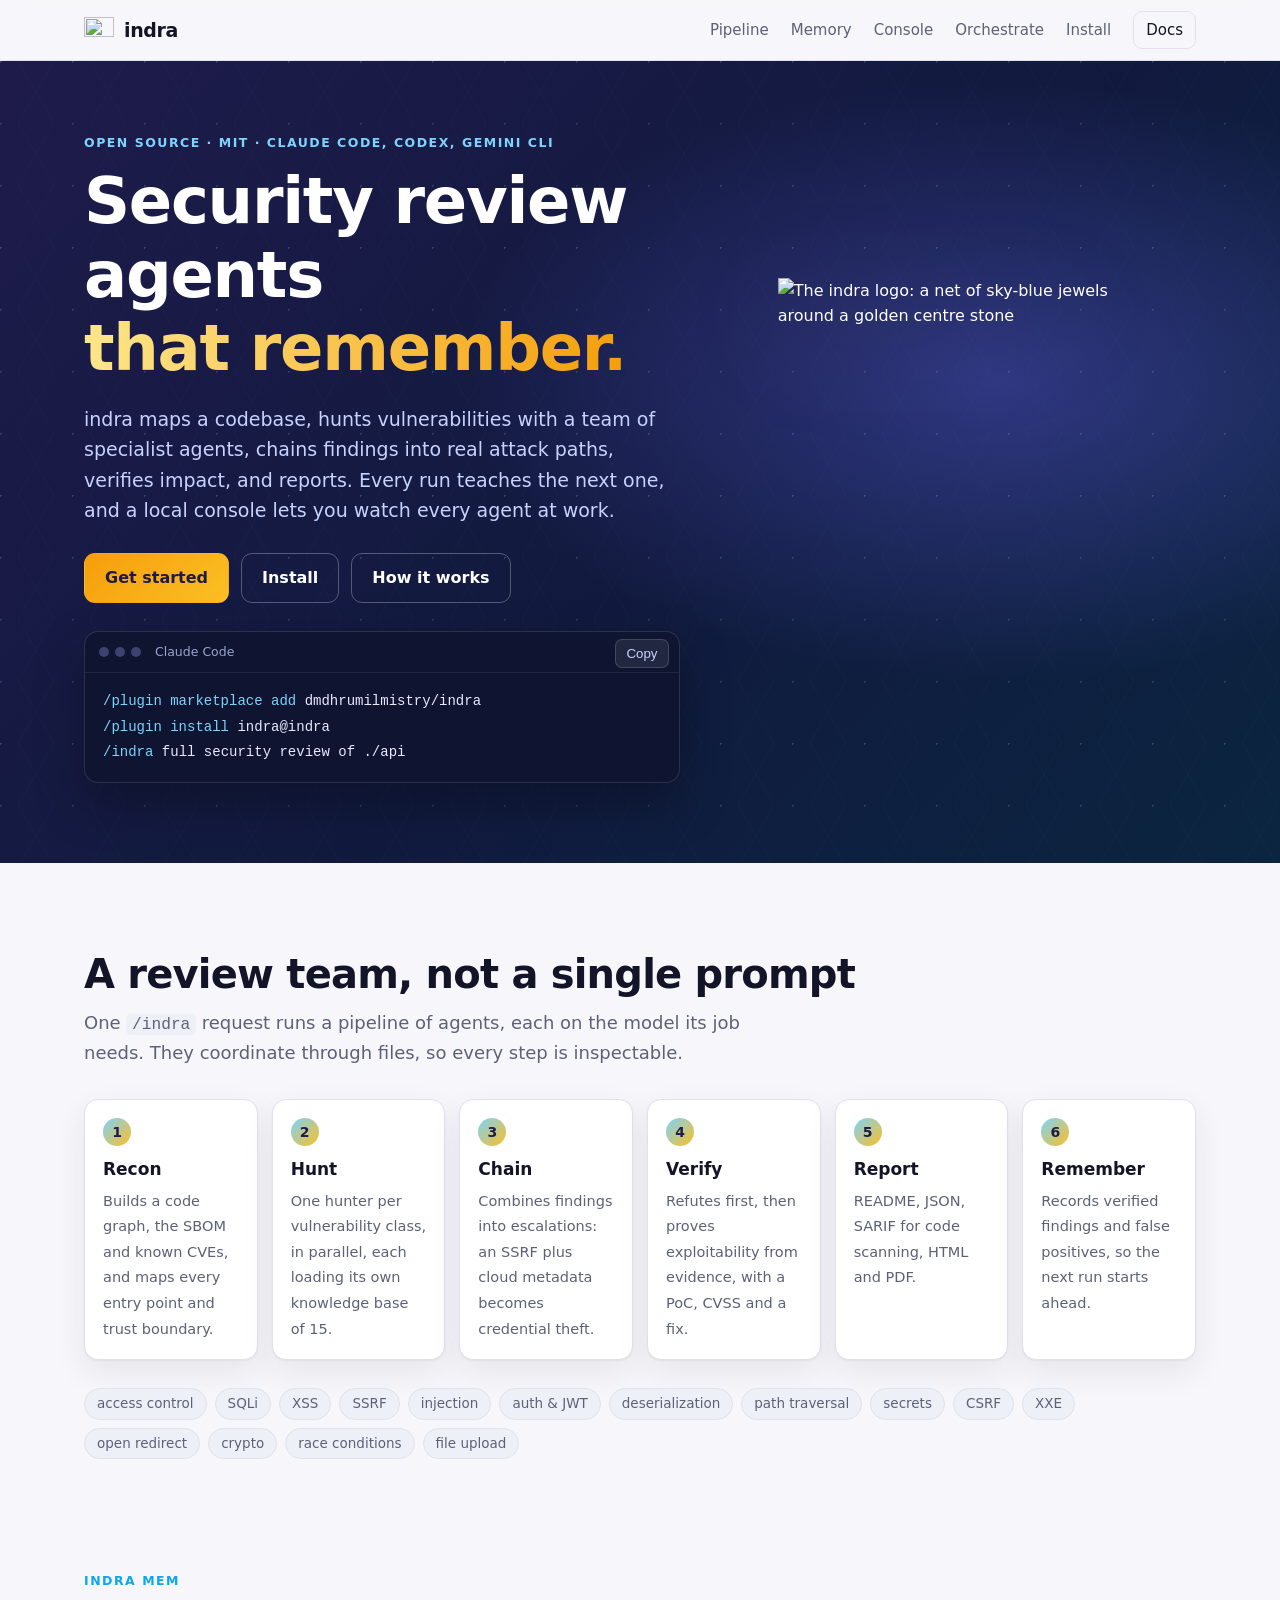
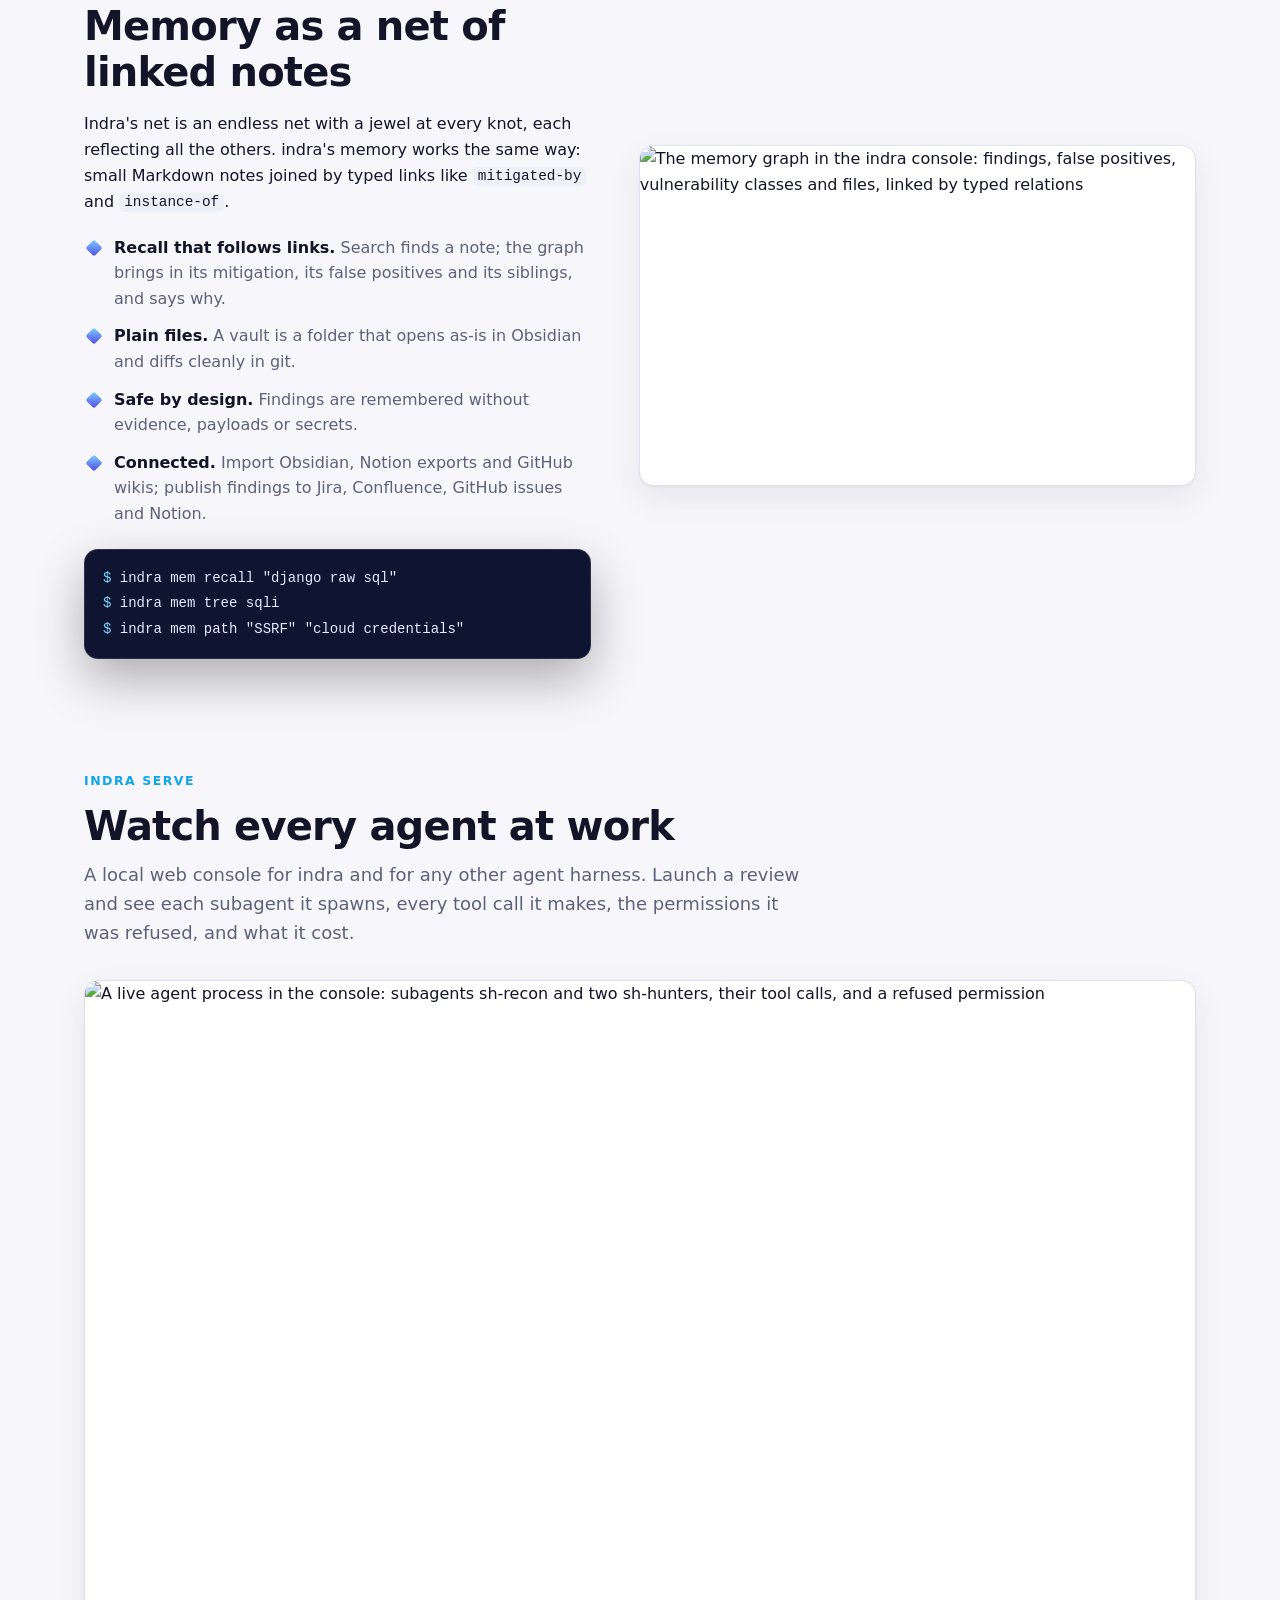
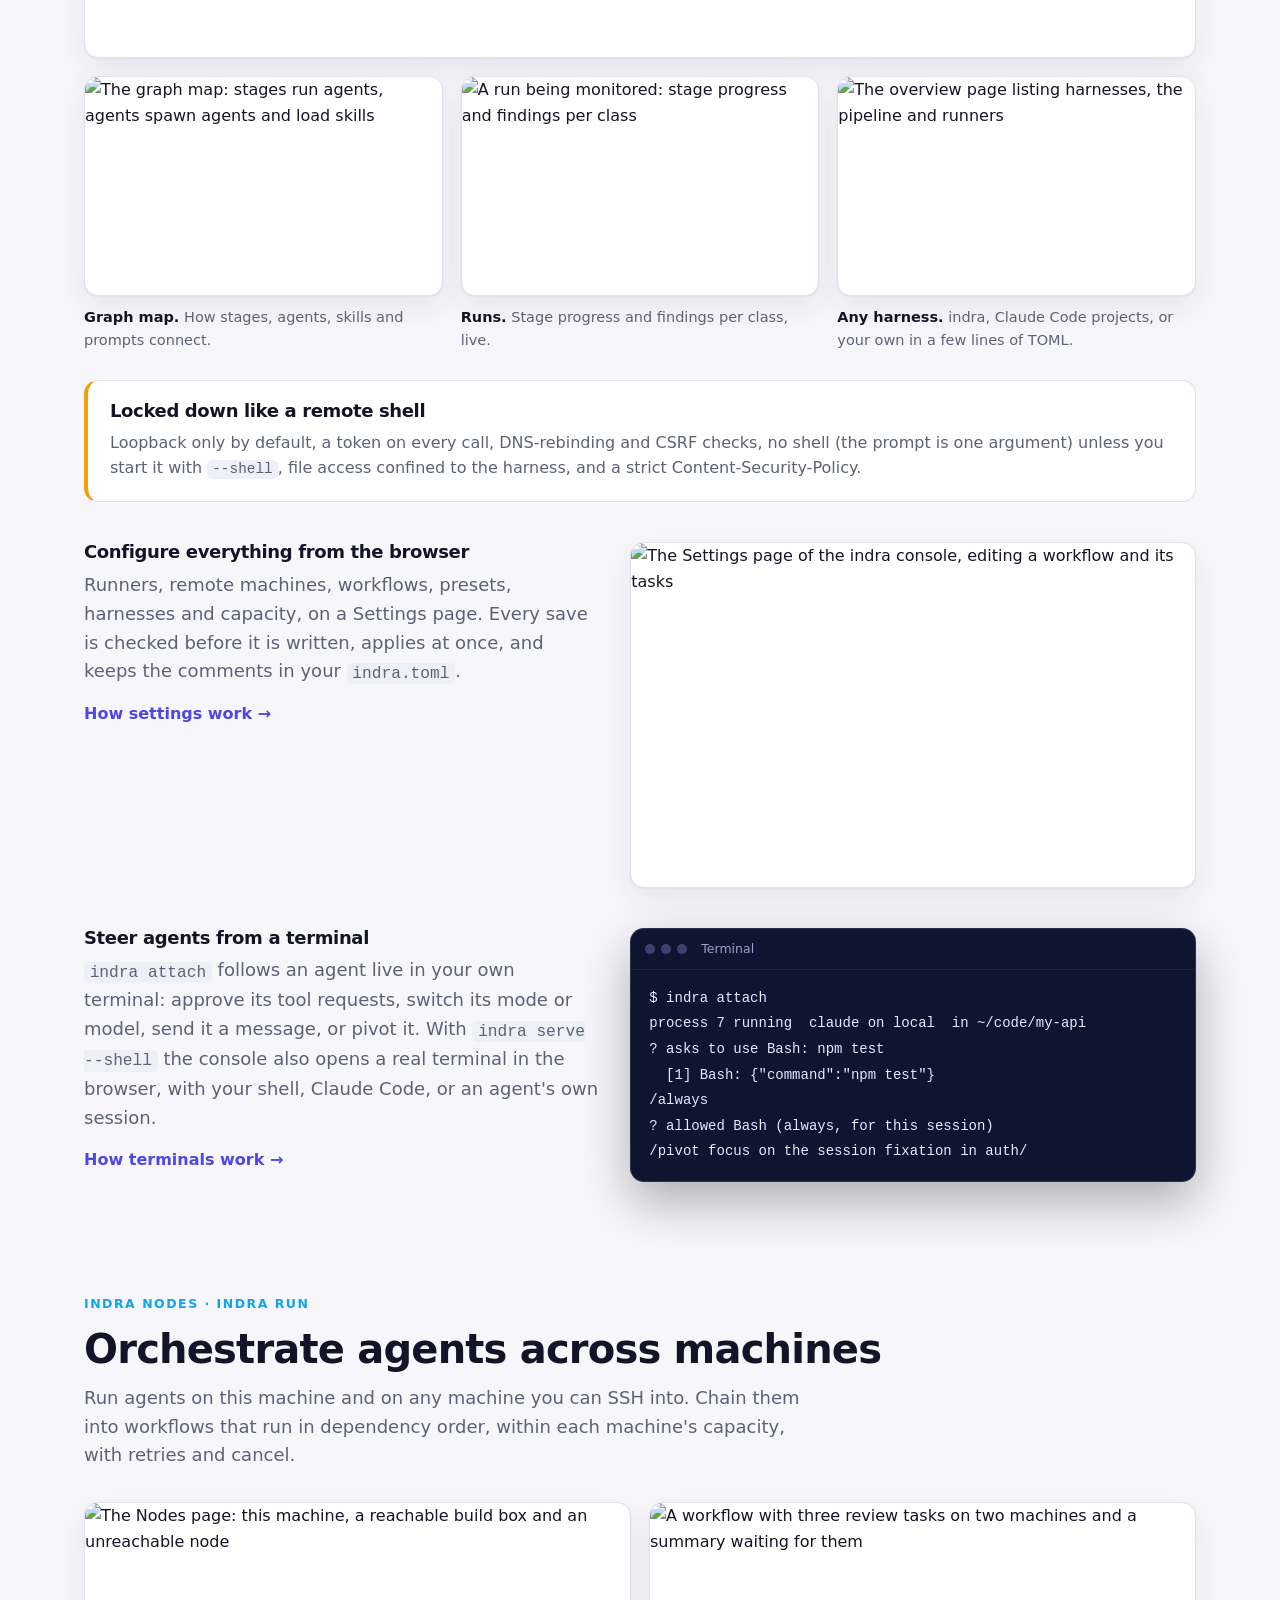
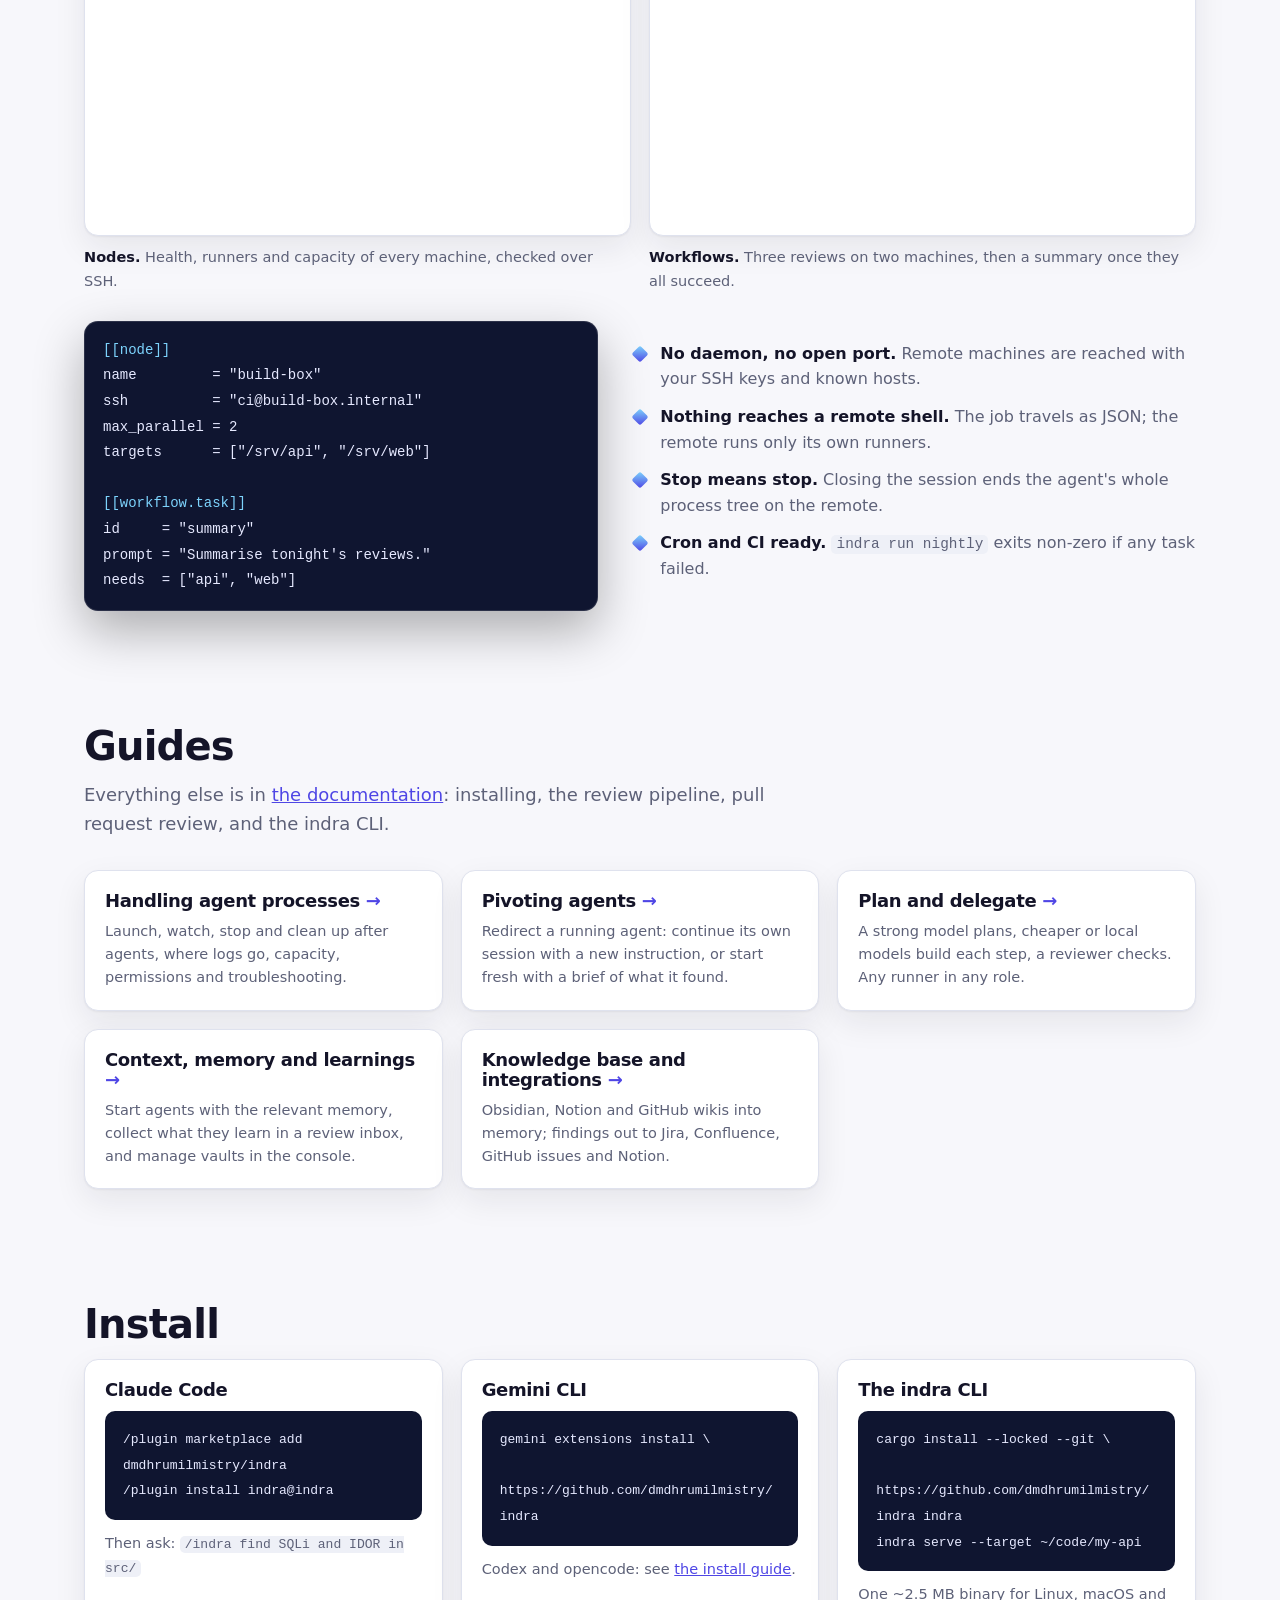
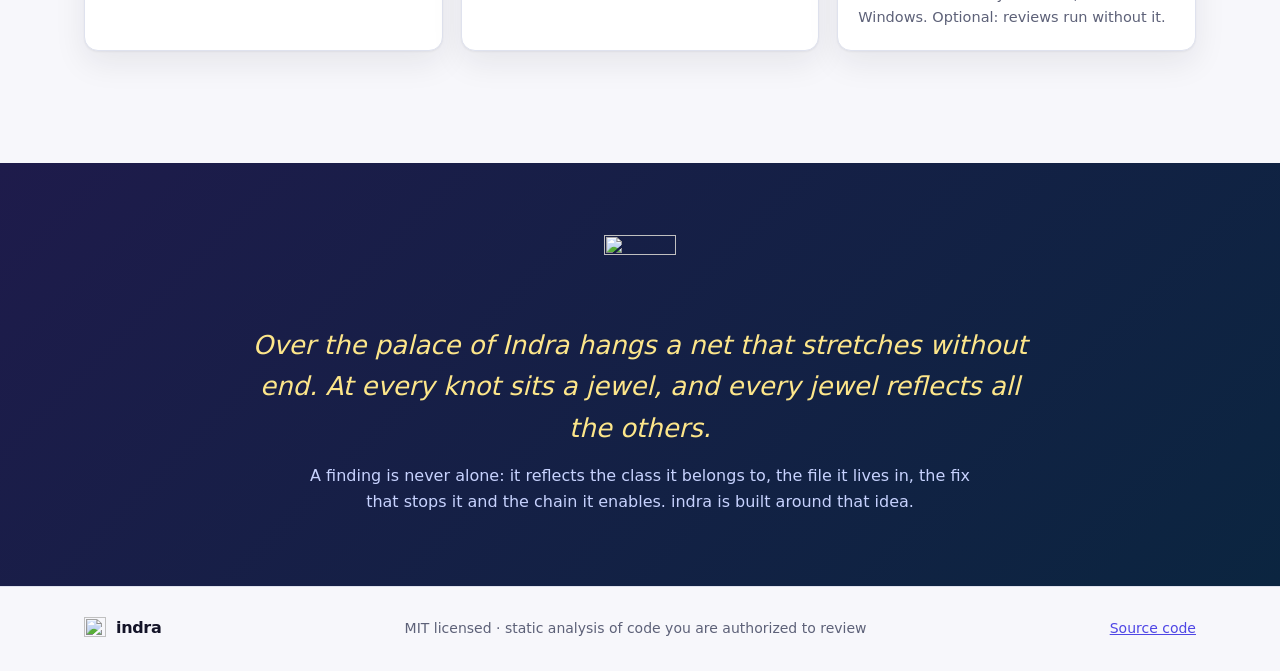
==== commit acade7a2: "Plan and delegate: a strong model plans, cheaper ones build - [[team]]: planner, worker, optional li" ====
--- a/site/index.html
+++ b/site/index.html
@@ -168,6 +168,7 @@
     <div class="cards">
       <div class="card"><h3><a href="docs/processes.html">Handling agent processes</a></h3><p>Launch, watch, stop and clean up after agents, where logs go, capacity, permissions and troubleshooting.</p></div>
       <div class="card"><h3><a href="docs/pivoting.html">Pivoting agents</a></h3><p>Redirect a running agent: continue its own session with a new instruction, or start fresh with a brief of what it found.</p></div>
+      <div class="card"><h3><a href="docs/plan-and-delegate.html">Plan and delegate</a></h3><p>A strong model plans, cheaper or local models build each step, a reviewer checks. Any runner in any role.</p></div>
       <div class="card"><h3><a href="docs/context-and-learnings.html">Context, memory and learnings</a></h3><p>Start agents with the relevant memory, collect what they learn in a review inbox, and manage vaults in the console.</p></div>
       <div class="card"><h3><a href="docs/knowledge-base.html">Knowledge base and integrations</a></h3><p>Obsidian, Notion and GitHub wikis into memory; findings out to Jira, Confluence, GitHub issues and Notion.</p></div>
     </div>
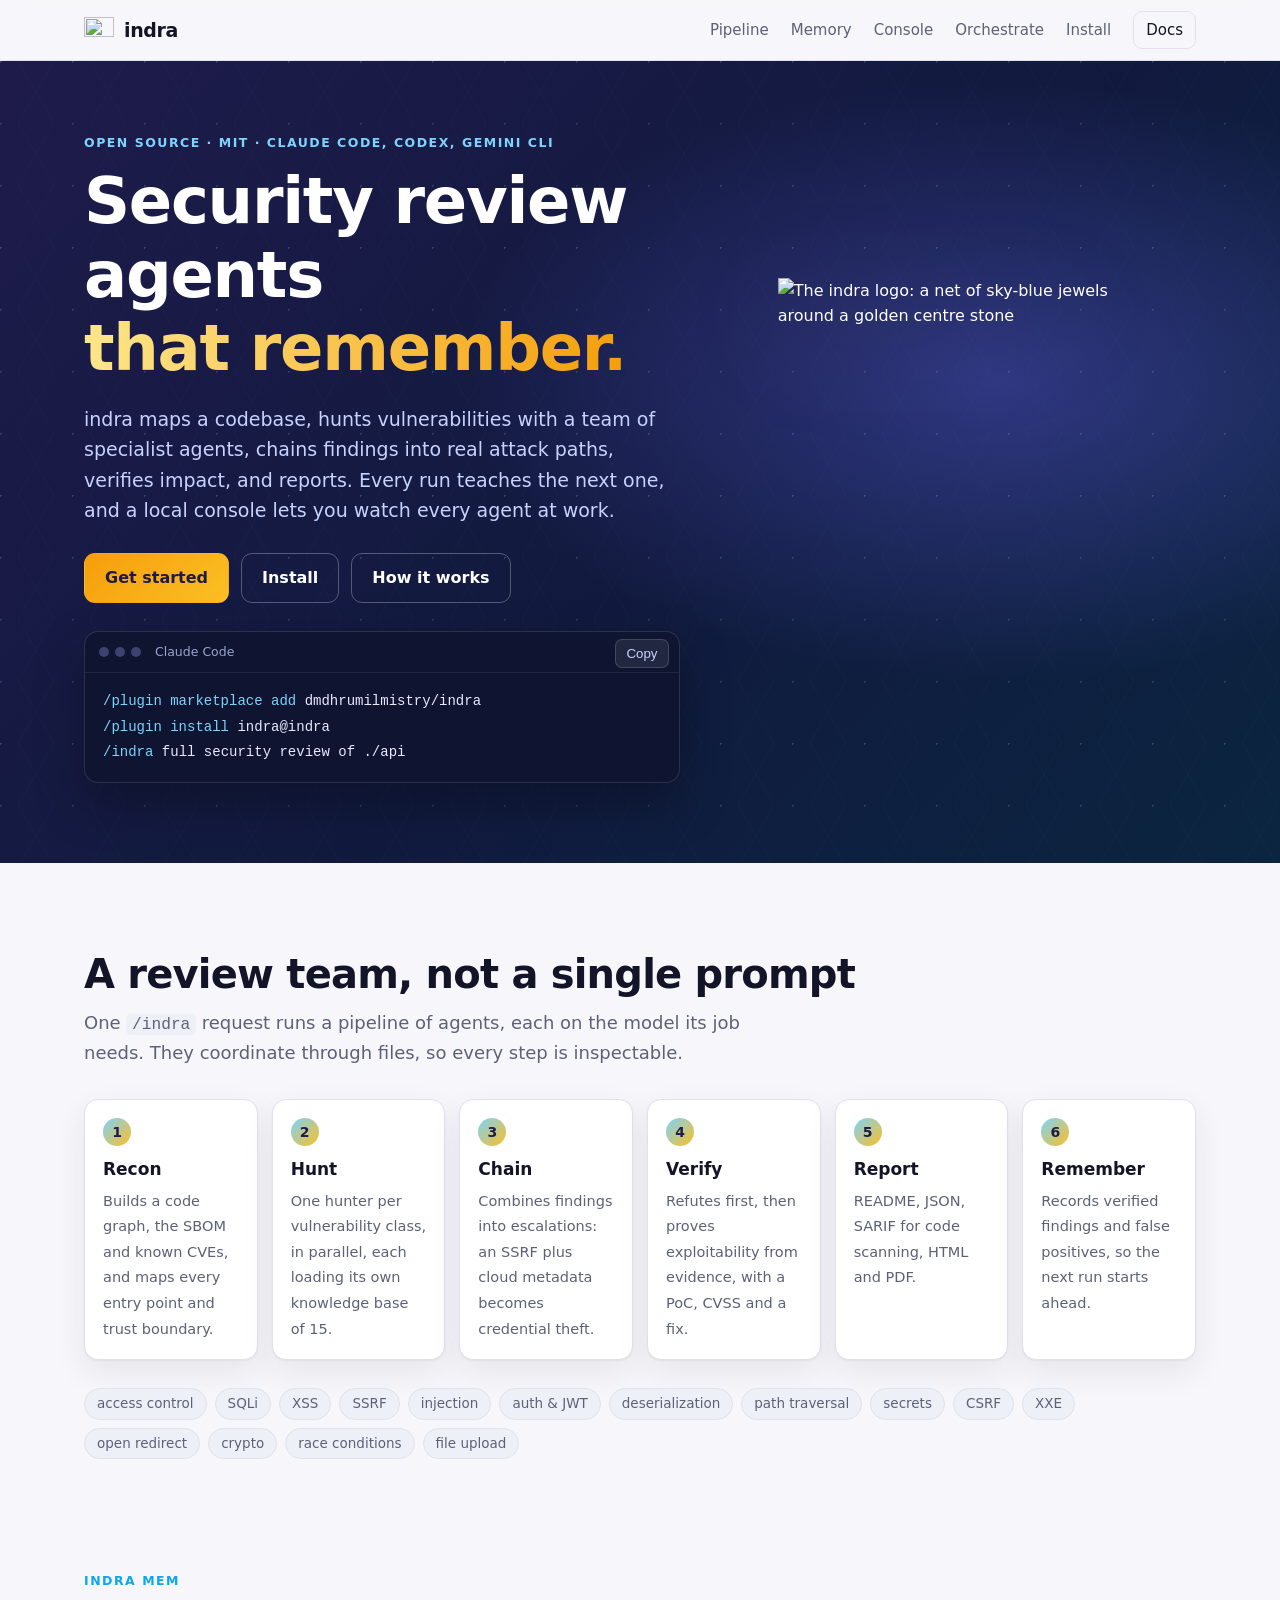
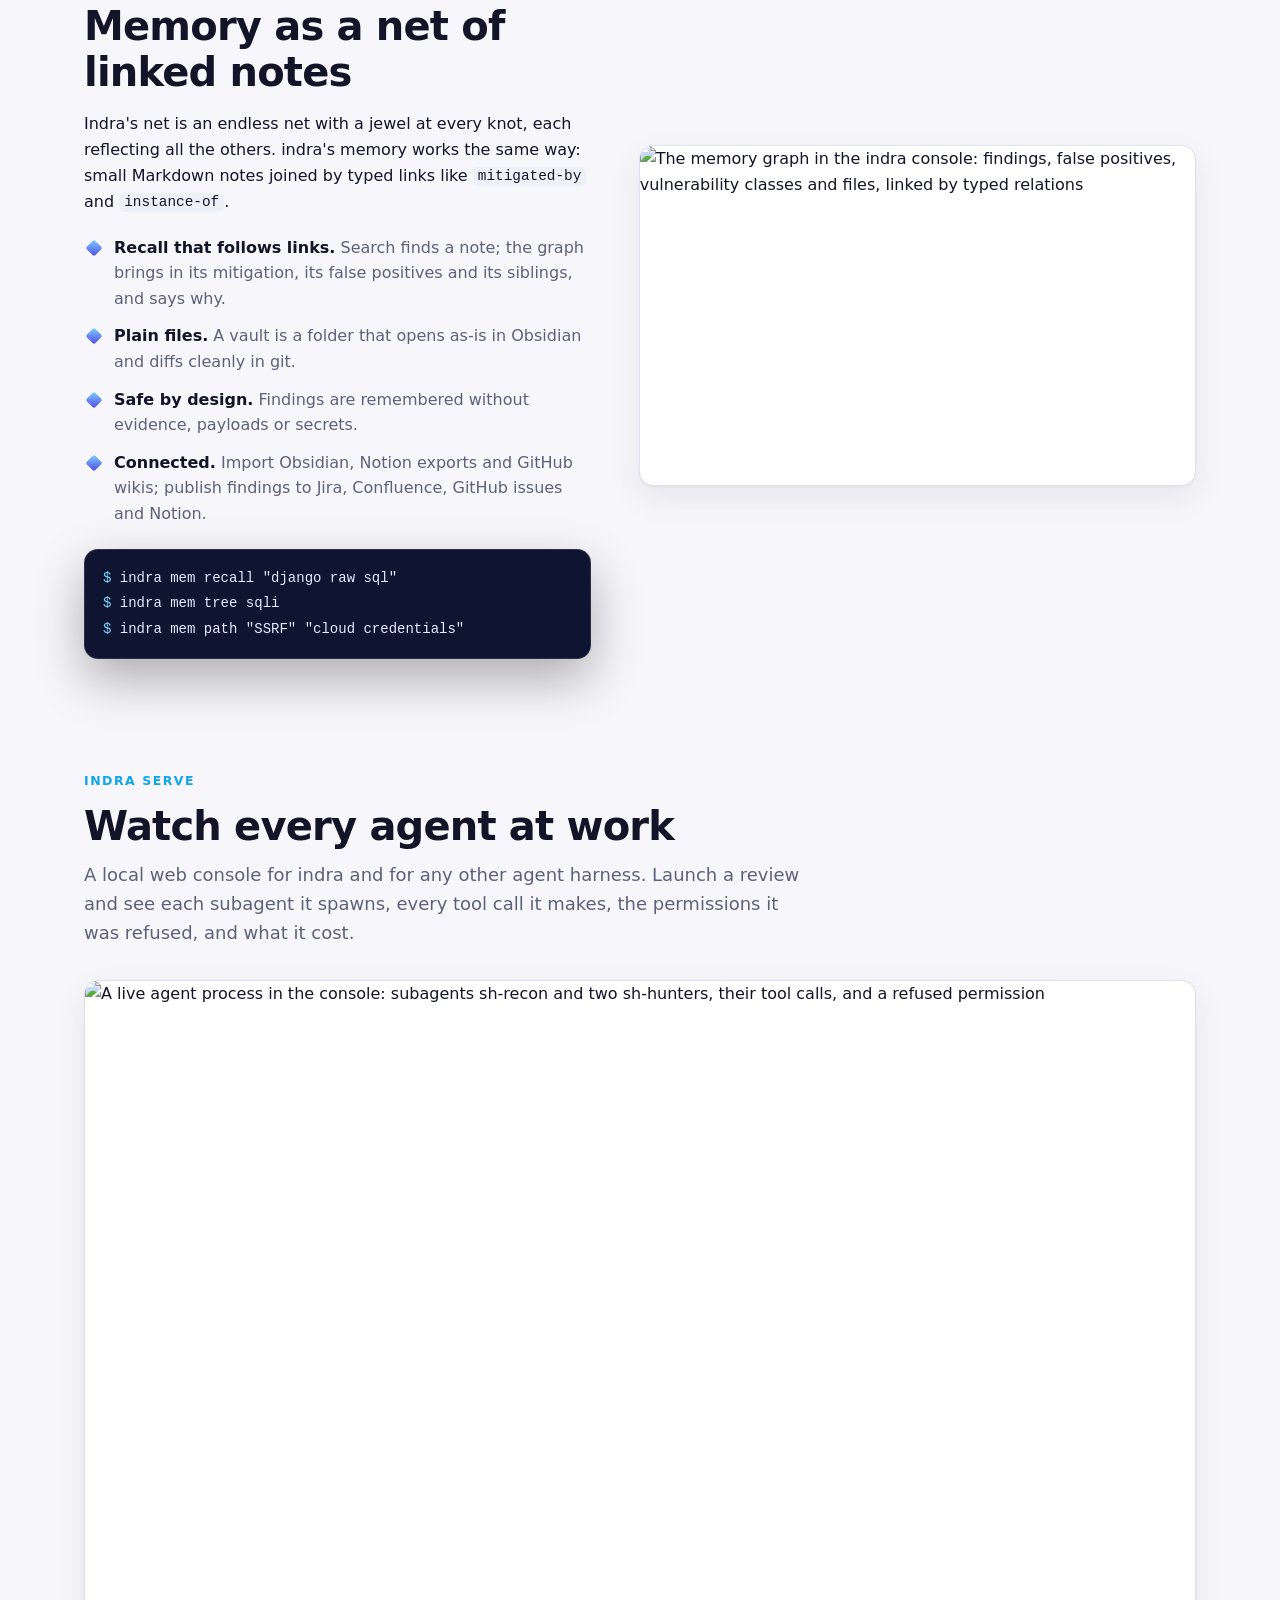
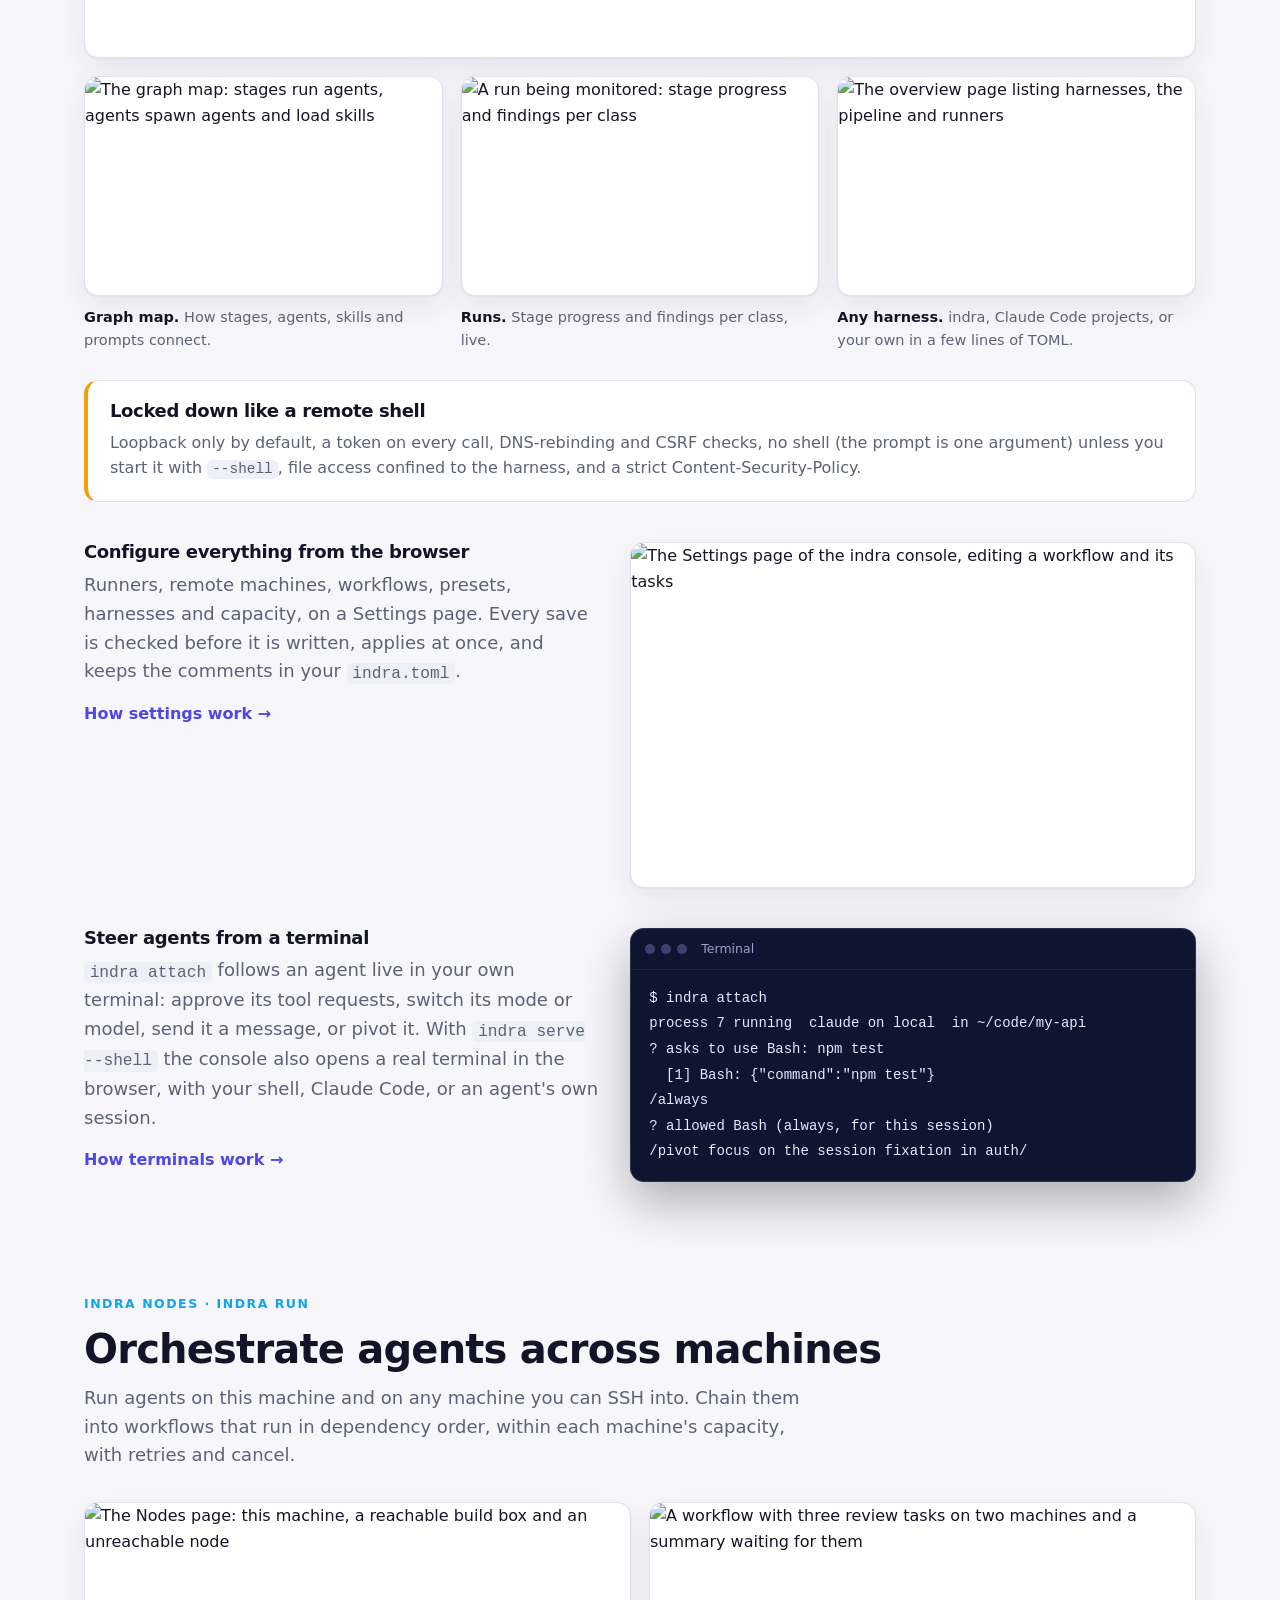
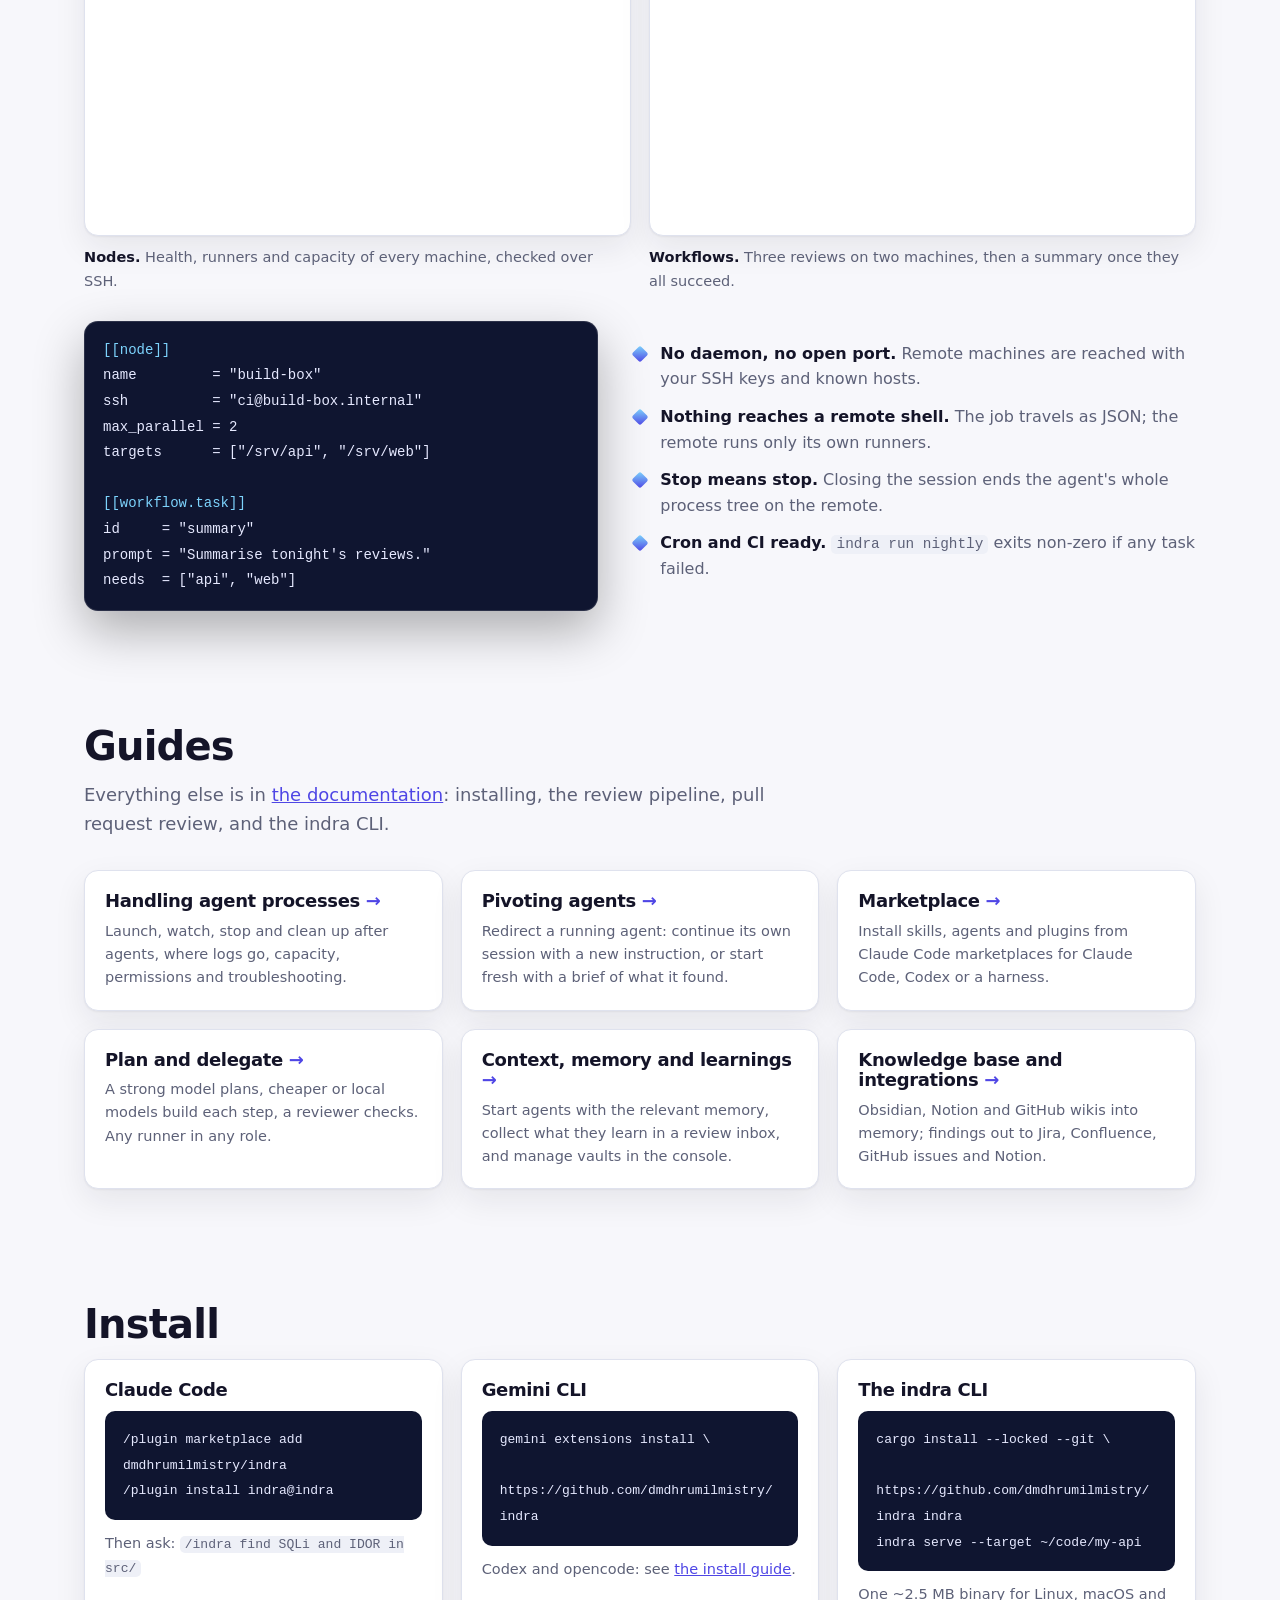
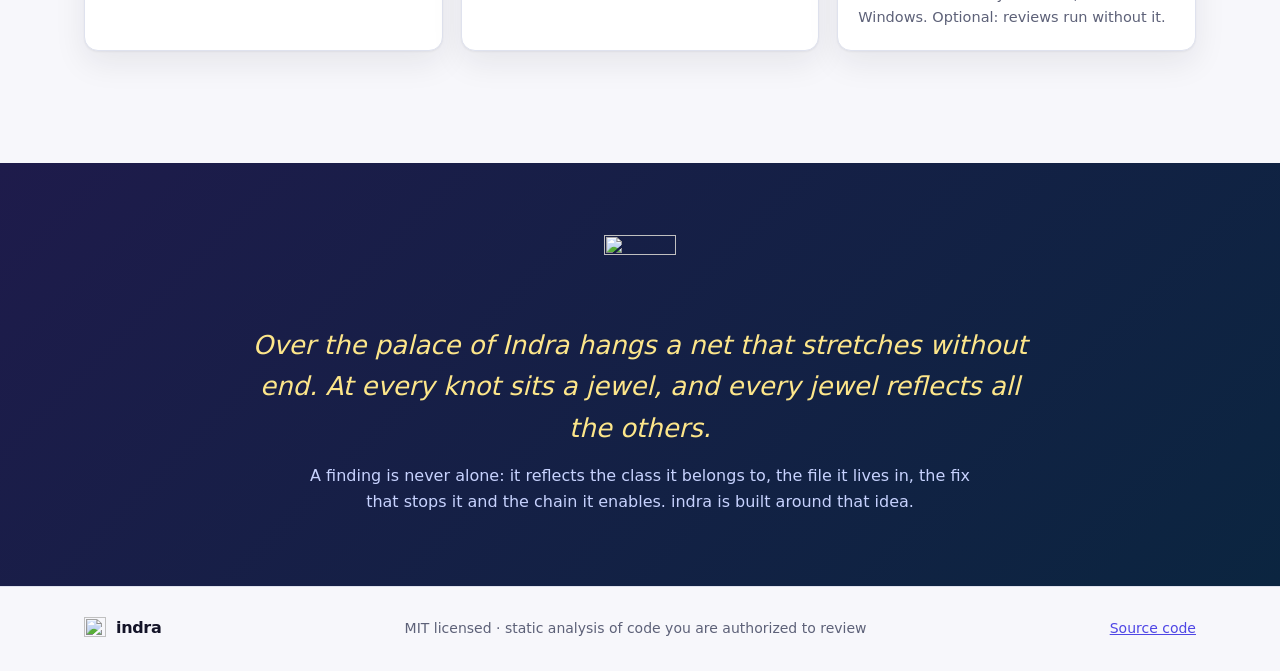
==== commit b98a8334: "Marketplace: install plugins, skills and agents from plugin marketplaces - [[marketplace]] sources (" ====
--- a/site/index.html
+++ b/site/index.html
@@ -168,6 +168,7 @@
     <div class="cards">
       <div class="card"><h3><a href="docs/processes.html">Handling agent processes</a></h3><p>Launch, watch, stop and clean up after agents, where logs go, capacity, permissions and troubleshooting.</p></div>
       <div class="card"><h3><a href="docs/pivoting.html">Pivoting agents</a></h3><p>Redirect a running agent: continue its own session with a new instruction, or start fresh with a brief of what it found.</p></div>
+      <div class="card"><h3><a href="docs/marketplace.html">Marketplace</a></h3><p>Install skills, agents and plugins from Claude Code marketplaces for Claude Code, Codex or a harness.</p></div>
       <div class="card"><h3><a href="docs/plan-and-delegate.html">Plan and delegate</a></h3><p>A strong model plans, cheaper or local models build each step, a reviewer checks. Any runner in any role.</p></div>
       <div class="card"><h3><a href="docs/context-and-learnings.html">Context, memory and learnings</a></h3><p>Start agents with the relevant memory, collect what they learn in a review inbox, and manage vaults in the console.</p></div>
       <div class="card"><h3><a href="docs/knowledge-base.html">Knowledge base and integrations</a></h3><p>Obsidian, Notion and GitHub wikis into memory; findings out to Jira, Confluence, GitHub issues and Notion.</p></div>
